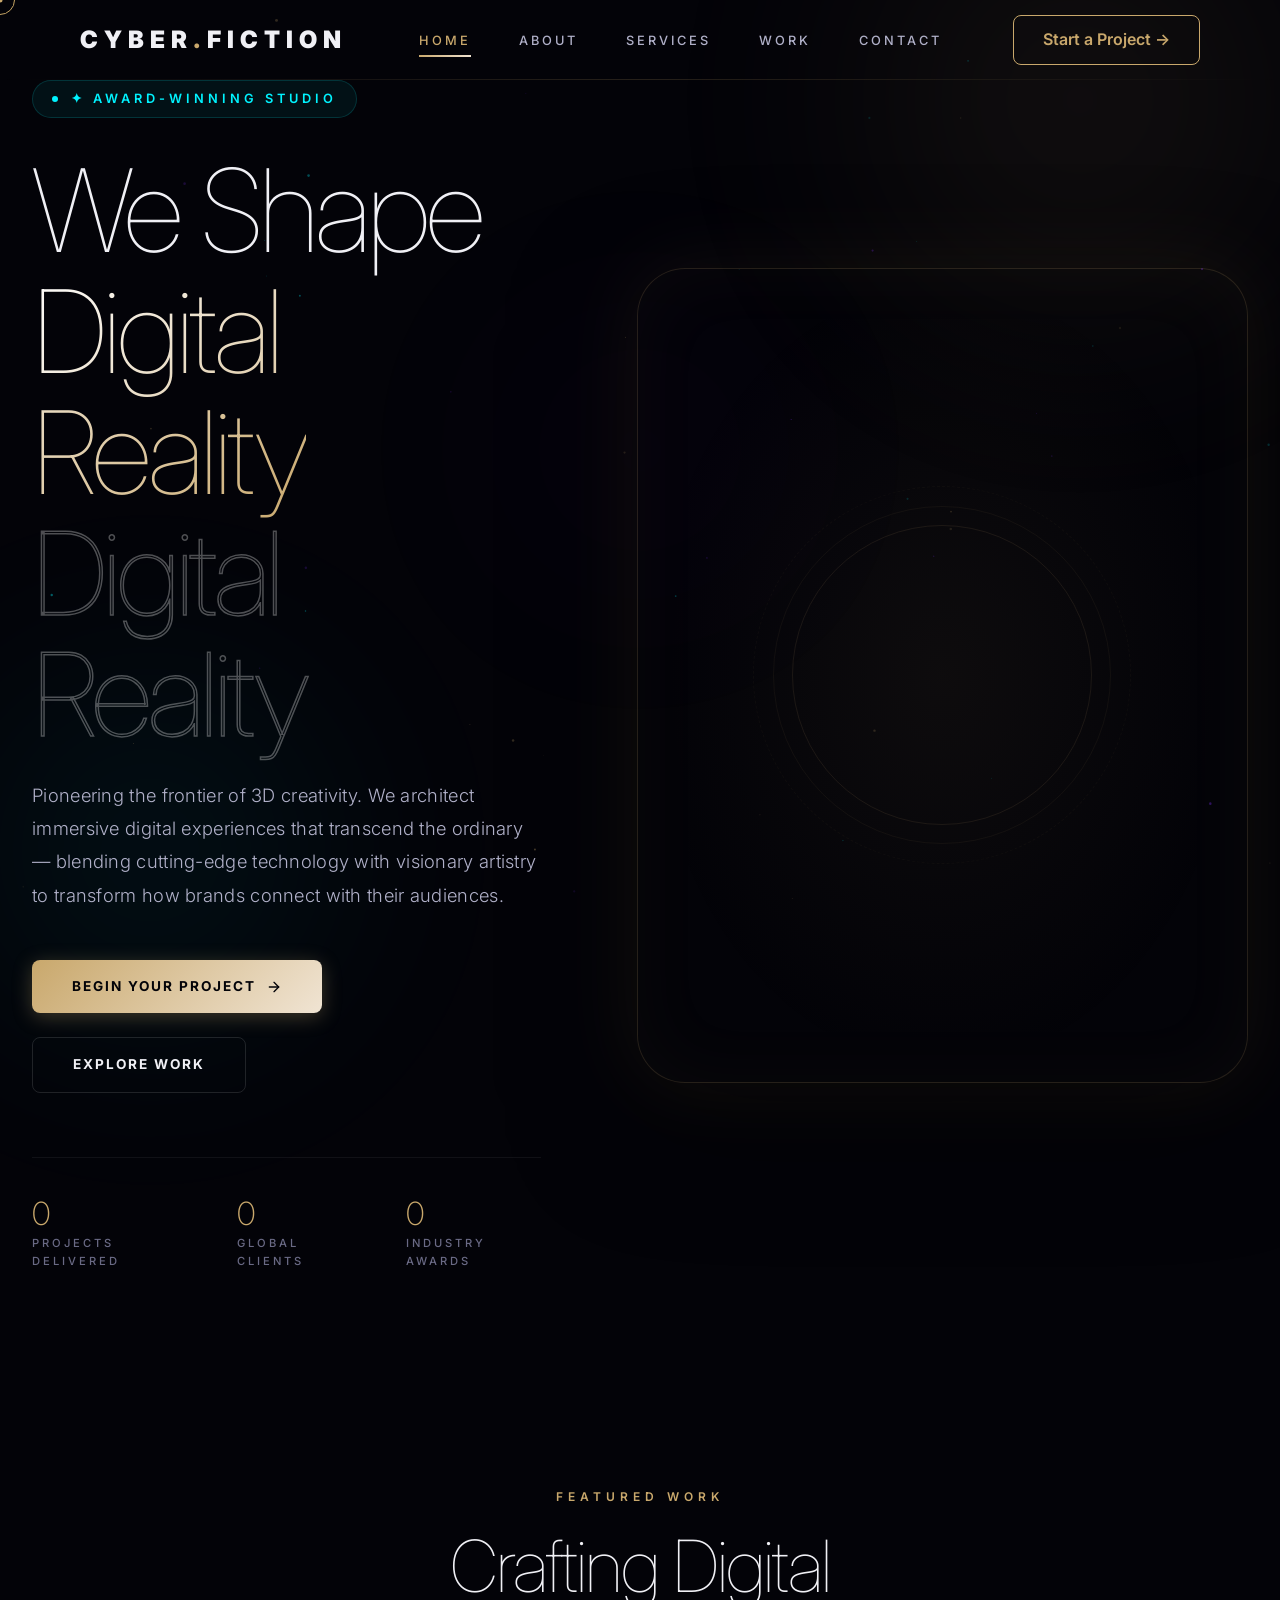
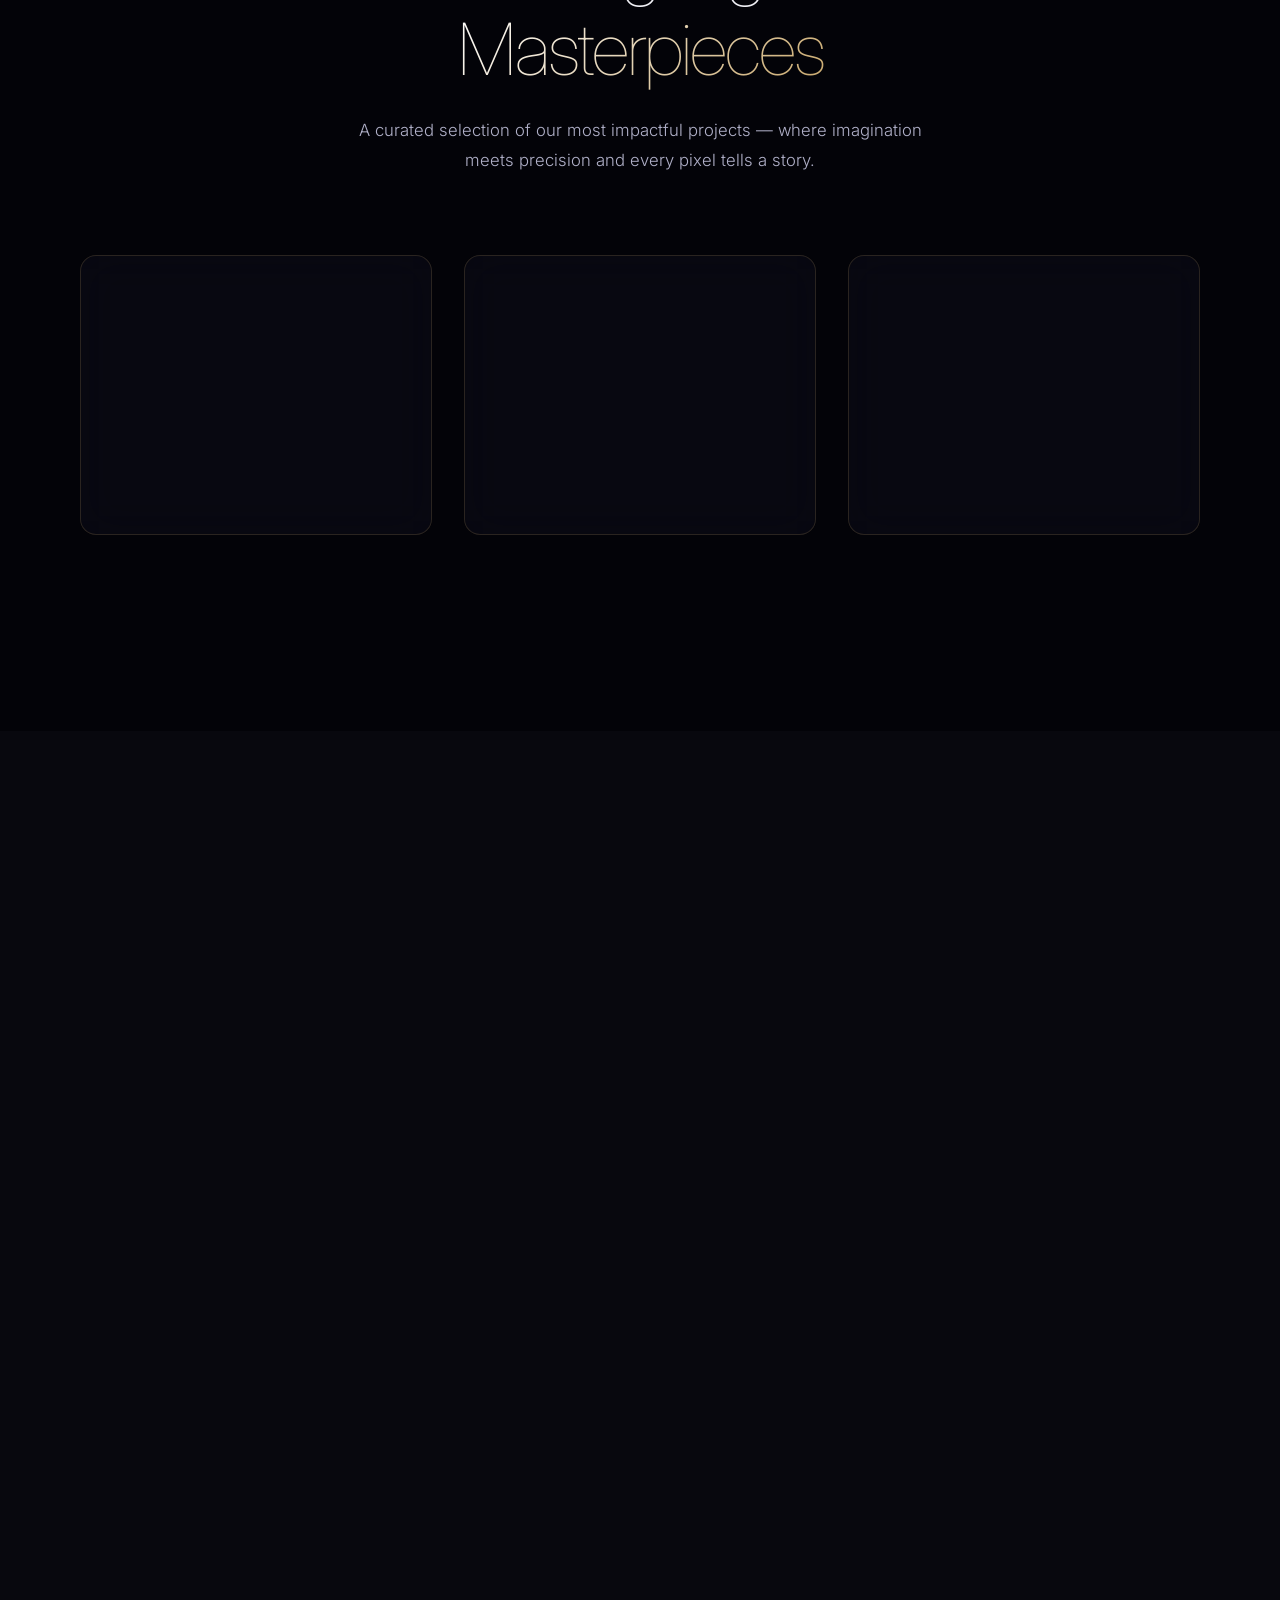
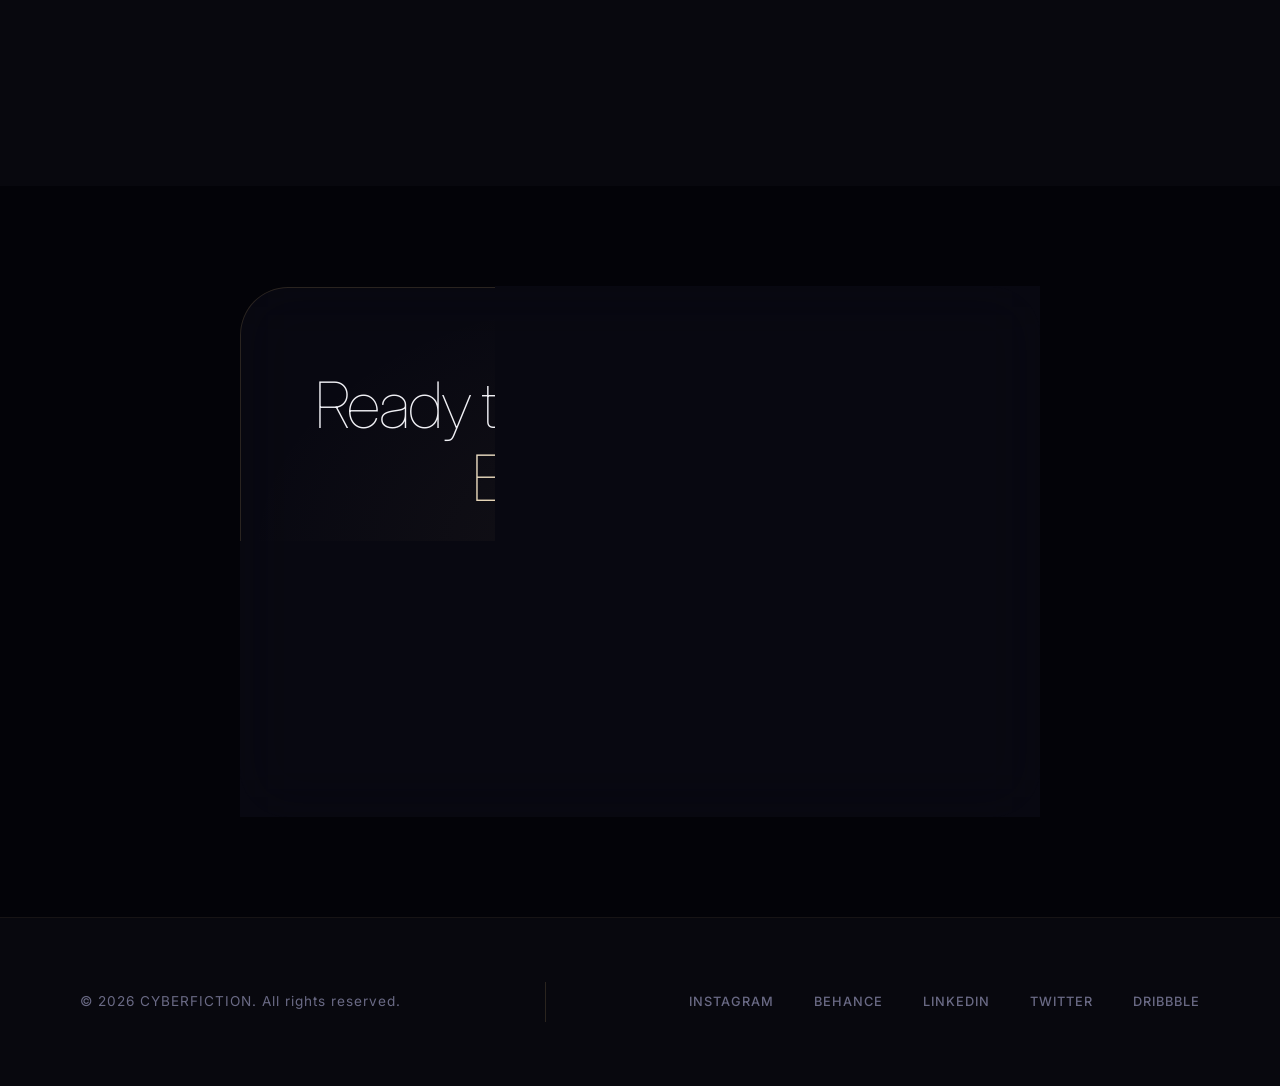
==== index.html @ 1ac1d17a "feat: initialize project structure Add initial project files including index.html, assets directory," ====
<!DOCTYPE html>
<html lang="en">
<head>
    <meta charset="UTF-8">
    <meta http-equiv="X-UA-Compatible" content="IE=edge">
    <meta name="viewport" content="width=device-width, initial-scale=1.0">
    <title>Home | CYBERFICTION — Premium 3D Creative Studio</title>
    <meta name="description" content="CYBERFICTION — Award-winning 3D creative studio crafting immersive digital experiences for visionary brands. We shape digital reality.">
    <meta name="robots" content="index, follow">
    <link rel="preconnect" href="https://fonts.googleapis.com">
    <link rel="preconnect" href="https://fonts.gstatic.com" crossorigin>
    <link href="https://fonts.googleapis.com/css2?family=Inter:wght@100;200;300;400;500;600;700;800;900&display=swap" rel="stylesheet">
    <link rel="stylesheet" href="assets/css/style.css">
</head>
<body>

    <!-- Preloader -->
    <div class="loading-overlay" id="loader">
        <div class="loader-ring"></div>
        <div class="loader-text">Entering Digital Realm</div>
    </div>

    <!-- Custom Cursor -->
    <div class="custom-cursor"></div>
    <div class="cursor-dot"></div>

    <!-- Ambient Glow Effects -->
    <div class="ambient-glow ambient-glow--gold"></div>
    <div class="ambient-glow ambient-glow--cyan"></div>
    <div class="ambient-glow ambient-glow--purple"></div>

    <!-- 3D Model Canvas - Fixed Background -->
    <div id="canvas-container">
        <canvas id="model-canvas"></canvas>
    </div>

    <!-- Particle Canvas -->
    <canvas id="particles-canvas"></canvas>

    <!-- Navigation -->
    <nav id="nav">
        <a href="index.html" class="logo">CYBER<span class="logo-dot">.</span>FICTION</a>
        <ul class="nav-links">
            <li><a href="index.html" class="nav-link active" data-page="home">Home</a></li>
            <li><a href="pages/about.html" class="nav-link" data-page="about">About</a></li>
            <li><a href="pages/services.html" class="nav-link" data-page="services">Services</a></li>
            <li><a href="pages/work.html" class="nav-link" data-page="work">Work</a></li>
            <li><a href="pages/contact.html" class="nav-link" data-page="contact">Contact</a></li>
        </ul>
        <a href="pages/contact.html" class="nav-cta">Start a Project →</a>
        <div class="menu-toggle" id="menuToggle">
            <span></span>
            <span></span>
            <span></span>
        </div>
    </nav>

    <!-- Mobile Navigation -->
    <div class="nav-mobile" id="mobileNav" style="display:none;">
        <div class="nav-links">
            <a href="index.html" class="nav-link active">Home</a>
            <a href="pages/about.html" class="nav-link">About</a>
            <a href="pages/services.html" class="nav-link">Services</a>
            <a href="pages/work.html" class="nav-link">Work</a>
            <a href="pages/contact.html" class="nav-link">Contact</a>
        </div>
    </div>

    <!-- Main Content -->
    <main id="main">

        <!-- ===== HERO SECTION ===== -->
        <section class="hero-section" id="hero">
            <div class="hero-grid">
                <div class="hero-content">
                    <div class="hero-eyebrow">✦ Award-Winning Studio</div>
                    <h1 class="hero-title">
                        We Shape<br>
                        <span class="gradient-text">Digital Reality</span><br>
                        <span class="outline-text">Digital Reality</span>
                    </h1>
                    <p class="hero-description">
                        Pioneering the frontier of 3D creativity. We architect immersive digital experiences that transcend the ordinary — blending cutting-edge technology with visionary artistry to transform how brands connect with their audiences.
                    </p>
                    <div class="hero-actions">
                        <a href="pages/contact.html" class="btn-primary">
                            Begin Your Project
                            <svg width="16" height="16" viewBox="0 0 24 24" fill="none" stroke="currentColor" stroke-width="2" stroke-linecap="round" stroke-linejoin="round">
                                <line x1="5" y1="12" x2="19" y2="12"></line>
                                <polyline points="12 5 19 12 12 19"></polyline>
                            </svg>
                        </a>
                        <a href="#showcase" class="btn-secondary">
                            Explore Work
                        </a>
                    </div>
                    <div class="hero-stats">
                        <div class="hero-stat">
                            <div class="hero-stat-number" data-target="500">0</div>
                            <div class="hero-stat-label">Projects Delivered</div>
                        </div>
                        <div class="hero-stat">
                            <div class="hero-stat-number" data-target="150">0</div>
                            <div class="hero-stat-label">Global Clients</div>
                        </div>
                        <div class="hero-stat">
                            <div class="hero-stat-number" data-target="24">0</div>
                            <div class="hero-stat-label">Industry Awards</div>
                        </div>
                    </div>
                </div>
                <div class="hero-3d-canvas" id="heroCanvas">
                    <canvas id="hero-3d"></canvas>
                    <div class="hero-glow-ring"></div>
                </div>
            </div>
        </section>

        <!-- ===== SHOWCASE SECTION ===== -->
        <section class="section" id="showcase">
            <div class="page-container">
                <div class="section-header">
                    <div class="section-eyebrow">Featured Work</div>
                    <h2 class="section-title">Crafting Digital <span class="gradient-text" style="background:var(--gradient-text);-webkit-background-clip:text;-webkit-text-fill-color:transparent;background-clip:text;">Masterpieces</span></h2>
                    <p class="section-desc">A curated selection of our most impactful projects — where imagination meets precision and every pixel tells a story.</p>
                </div>
                <div class="portfolio-grid" style="display:grid; grid-template-columns:repeat(3,1fr); gap:2rem;">
                    <div class="glass-card" style="padding:0; overflow:hidden; min-height:280px; position:relative;">
                        <img src="https://images.unsplash.com/photo-1633356122544-f134324a6cee?w=800&h=800&fit=crop" alt="Neon Dreams" style="width:100%; height:100%; object-fit:cover; transition:transform 0.6s ease;">
                        <div style="position:absolute; bottom:0; left:0; right:0; padding:2rem; background:linear-gradient(transparent, rgba(3,3,8,0.9));">
                            <h4 style="font-size:1.3rem; font-weight:600; margin-bottom:0.3rem;">Neon Dreams</h4>
                            <span style="font-size:0.75rem; letter-spacing:2px; text-transform:uppercase; color:var(--accent-gold);">Photorealistic Visualization</span>
                        </div>
                    </div>
                    <div class="glass-card" style="padding:0; overflow:hidden; min-height:280px; position:relative;">
                        <img src="https://images.unsplash.com/photo-1634017839464-5c339ebe3cb4?w=800&h=800&fit=crop" alt="Cyber Realm" style="width:100%; height:100%; object-fit:cover; transition:transform 0.6s ease;">
                        <div style="position:absolute; bottom:0; left:0; right:0; padding:2rem; background:linear-gradient(transparent, rgba(3,3,8,0.9));">
                            <h4 style="font-size:1.3rem; font-weight:600; margin-bottom:0.3rem;">Cyber Realm</h4>
                            <span style="font-size:0.75rem; letter-spacing:2px; text-transform:uppercase; color:var(--accent-cyan);">Interactive Experience</span>
                        </div>
                    </div>
                    <div class="glass-card" style="padding:0; overflow:hidden; min-height:280px; position:relative;">
                        <img src="https://images.unsplash.com/photo-1635070041078-e363dbe005cb?w=800&h=800&fit=crop" alt="Digital Horizon" style="width:100%; height:100%; object-fit:cover; transition:transform 0.6s ease;">
                        <div style="position:absolute; bottom:0; left:0; right:0; padding:2rem; background:linear-gradient(transparent, rgba(3,3,8,0.9));">
                            <h4 style="font-size:1.3rem; font-weight:600; margin-bottom:0.3rem;">Digital Horizon</h4>
                            <span style="font-size:0.75rem; letter-spacing:2px; text-transform:uppercase; color:var(--accent-magenta);">Cinematic Motion</span>
                        </div>
                    </div>
                </div>
            </div>
        </section>

        <!-- ===== SERVICES SECTION ===== -->
        <section class="section" style="background:var(--bg-secondary);">
            <div class="page-container">
                <div class="section-header">
                    <div class="section-eyebrow">What We Do</div>
                    <h2 class="section-title">Services That <span class="gradient-text" style="background:var(--gradient-text);-webkit-background-clip:text;-webkit-text-fill-color:transparent;background-clip:text;">Transcend</span></h2>
                    <p class="section-desc">From photorealistic visualization to immersive interactive experiences, we deliver excellence across every dimension of digital creation.</p>
                </div>
                <div class="services-grid" style="display:grid; grid-template-columns:repeat(auto-fit,minmax(340px,1fr)); gap:2rem;">
                    <div class="glass-card">
                        <div class="service-icon" style="width:72px;height:72px;margin-bottom:1.5rem;display:flex;align-items:center;justify-content:center;background:rgba(0,243,255,0.08);border-radius:16px;border:1px solid rgba(0,243,255,0.15);">
                            <svg width="36" height="36" viewBox="0 0 24 24" fill="none" stroke="var(--accent-cyan)" stroke-width="1.5">
                                <path d="M12 2L2 7l10 5 10-5-10-5zM2 17l10 5 10-5M2 12l10 5 10-5"/>
                            </svg>
                        </div>
                        <h3 style="font-size:1.4rem;font-weight:600;margin-bottom:0.8rem;">3D Visualization</h3>
                        <p style="color:var(--text-secondary);line-height:1.8;font-weight:300;">Photorealistic rendering and architectural visualization that transforms concepts into stunning, production-ready imagery.</p>
                    </div>
                    <div class="glass-card">
                        <div class="service-icon" style="width:72px;height:72px;margin-bottom:1.5rem;display:flex;align-items:center;justify-content:center;background:rgba(123,47,247,0.08);border-radius:16px;border:1px solid rgba(123,47,247,0.15);">
                            <svg width="36" height="36" viewBox="0 0 24 24" fill="none" stroke="var(--accent-purple)" stroke-width="1.5">
                                <polygon points="12 2 15.09 8.26 22 9.27 17 14.14 18.18 21.02 12 17.77 5.82 21.02 7 14.14 2 9.27 8.91 8.26 12 2"/>
                            </svg>
                        </div>
                        <h3 style="font-size:1.4rem;font-weight:600;margin-bottom:0.8rem;">Motion Design</h3>
                        <p style="color:var(--text-secondary);line-height:1.8;font-weight:300;">Sophisticated animations and cinematic motion graphics that tell compelling stories through every frame.</p>
                    </div>
                    <div class="glass-card">
                        <div class="service-icon" style="width:72px;height:72px;margin-bottom:1.5rem;display:flex;align-items:center;justify-content:center;background:rgba(201,168,108,0.08);border-radius:16px;border:1px solid rgba(201,168,108,0.15);">
                            <svg width="36" height="36" viewBox="0 0 24 24" fill="none" stroke="var(--accent-gold)" stroke-width="1.5">
                                <path d="M21 16V8a2 2 0 0 0-1-1.73l-7-4a2 2 0 0 0-2 0l-7 4A2 2 0 0 0 3 8v8a2 2 0 0 0 1 1.73l7 4a2 2 0 0 0 2 0l7-4A2 2 0 0 0 21 16z"/>
                                <polyline points="3.27 6.96 12 12.01 20.73 6.96"/>
                                <line x1="12" y1="22.08" x2="12" y2="12"/>
                            </svg>
                        </div>
                        <h3 style="font-size:1.4rem;font-weight:600;margin-bottom:0.8rem;">Interactive Experiences</h3>
                        <p style="color:var(--text-secondary);line-height:1.8;font-weight:300;">Immersive WebGL and real-time 3D experiences that push the boundaries of interactivity and engagement.</p>
                    </div>
                </div>
            </div>
        </section>

        <!-- ===== CTA SECTION ===== -->
        <section class="cta-section">
            <div class="cta-box">
                <h2 class="cta-title">Ready to Create <span class="gradient-text" style="background:var(--gradient-text);-webkit-background-clip:text;-webkit-text-fill-color:transparent;background-clip:text;">Something Extraordinary?</span></h2>
                <p class="cta-desc">Let's collaborate to bring your vision to life. Whether it's a product visualization, immersive experience, or cinematic masterpiece — we're ready to push boundaries together.</p>
                <a href="pages/contact.html" class="btn-primary">
                    Start Your Project →
                    <svg width="16" height="16" viewBox="0 0 24 24" fill="none" stroke="currentColor" stroke-width="2" stroke-linecap="round" stroke-linejoin="round">
                        <line x1="5" y1="12" x2="19" y2="12"></line>
                        <polyline points="12 5 19 12 12 19"></polyline>
                    </svg>
                </a>
            </div>
        </section>

    </main>

    <!-- Footer -->
    <footer class="site-footer">
        <div class="footer-inner">
            <div class="footer-left">
                <p>&copy; 2026 CYBERFICTION. All rights reserved.</p>
            </div>
            <div class="footer-divider"></div>
            <div class="footer-right">
                <a href="#" aria-label="Instagram">Instagram</a>
                <a href="#" aria-label="Behance">Behance</a>
                <a href="#" aria-label="LinkedIn">LinkedIn</a>
                <a href="#" aria-label="Twitter">Twitter</a>
                <a href="#" aria-label="Dribbble">Dribbble</a>
            </div>
        </div>
    </footer>

    <!-- ===== Scripts ===== -->
    <script src="https://cdnjs.cloudflare.com/ajax/libs/gsap/3.12.5/gsap.min.js"></script>
    <script src="https://cdnjs.cloudflare.com/ajax/libs/gsap/3.12.5/ScrollTrigger.min.js"></script>
    <script src="assets/js/script.js"></script>

</body>
</html>
---- assets/css/style.css ----
/* ============================================
   CYBERFICTION - Premium 3D Creative Studio
   Production-Ready Stylesheet
   Version: 3.0
   ============================================ */

/* ===== CSS Variables ===== */
:root {
    --bg-primary: #030308;
    --bg-secondary: #08080e;
    --bg-tertiary: #0d0d18;
    --bg-card: rgba(12, 12, 24, 0.6);
    --accent-gold: #c9a86c;
    --accent-gold-light: #f0e4d3;
    --accent-gold-dark: #a88a52;
    --accent-cyan: #00f3ff;
    --accent-magenta: #ff00ff;
    --accent-purple: #7b2ff7;
    --accent-blue: #3b82f6;
    --text-primary: #f0f0f5;
    --text-secondary: #b0b0c8;
    --text-muted: #6a6a85;
    --text-dim: #3d3d55;
    --glass-light: rgba(12, 12, 24, 0.3);
    --glass-medium: rgba(12, 12, 24, 0.55);
    --glass-heavy: rgba(8, 8, 16, 0.75);
    --glass-border: rgba(201, 168, 108, 0.18);
    --glass-border-light: rgba(201, 168, 108, 0.08);
    --glass-glow: rgba(201, 168, 108, 0.06);
    --gradient-gold: linear-gradient(135deg, var(--accent-gold), var(--accent-gold-light));
    --gradient-cyan: linear-gradient(135deg, var(--accent-cyan), var(--accent-purple));
    --gradient-text: linear-gradient(135deg, #ffffff 0%, var(--accent-gold) 100%);
    --font-primary: 'Inter', -apple-system, BlinkMacSystemFont, 'Segoe UI', sans-serif;
    --font-display: 'Inter', -apple-system, BlinkMacSystemFont, sans-serif;
    --nav-height: 80px;
    --container-padding: 5rem;
    --section-gap: 100px;
    --transition-fast: 0.25s cubic-bezier(0.4, 0, 0.2, 1);
    --transition-medium: 0.4s cubic-bezier(0.4, 0, 0.2, 1);
    --transition-slow: 0.7s cubic-bezier(0.4, 0, 0.2, 1);
    --transition-ultra: 1s cubic-bezier(0.4, 0, 0.2, 1);
    --radius-sm: 8px; --radius-md: 16px; --radius-lg: 32px; --radius-xl: 48px;
}

/* ===== Preload Critical Resources (in HTML head) ===== */

/* ===== Reset ===== */
*, *::before, *::after { margin: 0; padding: 0; box-sizing: border-box; }

html { font-size: 16px; scroll-behavior: smooth; }

body {
    font-family: var(--font-primary);
    background: var(--bg-primary);
    color: var(--text-primary);
    line-height: 1.6;
    overflow-x: hidden;
    cursor: none;
    -webkit-font-smoothing: antialiased;
    -moz-osx-font-smoothing: grayscale;
    -webkit-tap-highlight-color: transparent;
}

/* ===== Scrollbar ===== */
::-webkit-scrollbar { width: 6px; }
::-webkit-scrollbar-track { background: var(--bg-primary); }
::-webkit-scrollbar-thumb { background: linear-gradient(180deg, var(--accent-gold-dark), var(--accent-gold)); border-radius: 3px; }
::-webkit-scrollbar-thumb:hover { background: var(--accent-gold-light); }
* { scrollbar-width: thin; scrollbar-color: var(--accent-gold-dark) var(--bg-primary); }

/* ===== Selection ===== */
::selection { background: var(--accent-gold); color: var(--bg-primary); }

/* ===== Links ===== */
a { color: inherit; text-decoration: none; }
img { max-width: 100%; height: auto; display: block; }

/* ===== Custom Cursor ===== */
.custom-cursor {
    position: fixed; width: 30px; height: 30px; border: 1.5px solid var(--accent-gold);
    border-radius: 50%; pointer-events: none; z-index: 10000;
    transition: all 0.2s cubic-bezier(0.4, 0, 0.2, 1);
    mix-blend-mode: difference; transform: translate(-50%, -50%);
}
.cursor-dot {
    position: fixed; width: 5px; height: 5px; background: var(--accent-gold);
    border-radius: 50%; pointer-events: none; z-index: 10001;
    transform: translate(-50%, -50%); transition: transform 0.1s ease;
}

/* ===== Preloader ===== */
.loading-overlay {
    position: fixed; inset: 0; background: var(--bg-primary); z-index: 10002;
    display: flex; flex-direction: column; align-items: center; justify-content: center;
    transition: opacity 0.8s ease, visibility 0.8s ease;
}
.loading-overlay.hidden { opacity: 0; visibility: hidden; }
.loader-ring { width: 80px; height: 80px; position: relative; }
.loader-ring::before, .loader-ring::after {
    content: ''; position: absolute; border-radius: 50%; border: 2px solid transparent;
}
.loader-ring::before { inset: 0; border-top-color: var(--accent-gold); border-right-color: var(--accent-cyan); animation: spin 1.2s linear infinite; }
.loader-ring::after { inset: 12px; border-bottom-color: var(--accent-purple); border-left-color: var(--accent-gold-light); animation: spin 0.8s linear infinite reverse; }
@keyframes spin { to { transform: rotate(360deg); } }
.loader-text { margin-top: 24px; font-size: 0.85rem; letter-spacing: 4px; text-transform: uppercase; color: var(--text-muted); animation: pulse 1.5s ease-in-out infinite; }
@keyframes pulse { 0%, 100% { opacity: 0.4; } 50% { opacity: 1; } }

/* ===== Navigation ===== */
#nav {
    position: fixed; top: 0; left: 0; width: 100%; height: var(--nav-height);
    display: flex; justify-content: space-between; align-items: center;
    padding: 0 var(--container-padding); z-index: 1000;
    transition: all var(--transition-medium);
}
#nav::after {
    content: ''; position: absolute; bottom: 0; left: 0; width: 100%; height: 1px;
    background: linear-gradient(90deg, transparent, var(--glass-border), transparent);
    transition: opacity var(--transition-medium);
}
#nav.scrolled { background: rgba(3, 3, 8, 0.85); backdrop-filter: blur(30px); -webkit-backdrop-filter: blur(30px); height: 64px; }
#nav.scrolled::after { opacity: 0.3; }

.logo { font-size: 1.5rem; font-weight: 900; letter-spacing: 6px; color: var(--text-primary); text-transform: uppercase; }
.logo .logo-dot { color: var(--accent-gold); }

.nav-links { display: flex; gap: 3rem; list-style: none; align-items: center; }
.nav-links a {
    color: var(--text-secondary); font-size: 0.8rem; font-weight: 500;
    letter-spacing: 3px; text-transform: uppercase; transition: all var(--transition-fast);
    position: relative; padding: 0.4rem 0;
}
.nav-links a::after {
    content: ''; position: absolute; bottom: -2px; left: 0; width: 0; height: 1.5px;
    background: var(--gradient-gold); transition: width var(--transition-medium);
}
.nav-links a:hover, .nav-links a.active { color: var(--accent-gold); }
.nav-links a.active::after, .nav-links a:hover::after { width: 100%; }

.nav-cta {
    padding: 0.7rem 1.8rem !important; border: 1px solid var(--accent-gold) !important;
    border-radius: var(--radius-sm) !important; color: var(--accent-gold) !important;
    font-weight: 600 !important; transition: all var(--transition-medium) !important;
    position: relative; overflow: hidden; text-decoration: none !important;
}
.nav-cta::before {
    content: ''; position: absolute; inset: 0;
    background: var(--gradient-gold); opacity: 0; transition: opacity var(--transition-medium); z-index: -1;
    border-radius: var(--radius-sm);
}
.nav-cta:hover { color: var(--bg-primary) !important; border-color: transparent !important; box-shadow: 0 0 24px rgba(201, 168, 108, 0.4); }
.nav-cta:hover::before { opacity: 1; }
.nav-cta::after { display: none !important; }

/* Mobile Toggle */
.menu-toggle { display: none; flex-direction: column; gap: 5px; cursor: pointer; padding: 8px; z-index: 1001; }
.menu-toggle span { width: 26px; height: 2px; background: var(--accent-gold); transition: all var(--transition-fast); border-radius: 2px; }
.menu-toggle.active span:nth-child(1) { transform: rotate(45deg) translate(5px, 5px); }
.menu-toggle.active span:nth-child(2) { opacity: 0; }
.menu-toggle.active span:nth-child(3) { transform: rotate(-45deg) translate(5px, -5px); }

/* Mobile Nav */
.nav-mobile { display: none !important; }

/* ===== Canvas Container ===== */
#canvas-container { position: fixed; inset: 0; z-index: 1; pointer-events: none; overflow: hidden; }
canvas { width: 100% !important; height: 100% !important; object-fit: cover; }

/* ===== Particle Canvas ===== */
#particles-canvas { position: fixed; inset: 0; z-index: 2; pointer-events: none; }

/* ===== Ambient Glow ===== */
.ambient-glow { position: fixed; border-radius: 50%; filter: blur(120px); pointer-events: none; z-index: 0; transition: all 0.6s ease; }
.ambient-glow--gold { width: 600px; height: 600px; background: radial-gradient(circle, var(--accent-gold), transparent 70%); opacity: 0.12; top: -200px; right: -100px; }
.ambient-glow--cyan { width: 500px; height: 500px; background: radial-gradient(circle, var(--accent-cyan), transparent 70%); opacity: 0.1; bottom: -200px; left: -100px; }
.ambient-glow--purple { width: 400px; height: 400px; background: radial-gradient(circle, var(--accent-purple), transparent 70%); opacity: 0.06; top: 50%; left: 50%; transform: translate(-50%, -50%); }

/* ===== Main Content ===== */
#main { position: relative; z-index: 10; }
.page-container { max-width: 1600px; margin: 0 auto; padding: calc(var(--nav-height) + 2rem) var(--container-padding) 6rem; }

/* ===== Hero Section ===== */
.hero-section {
    min-height: 100vh; display: flex; align-items: center; justify-content: center;
    position: relative; overflow: hidden; padding-top: var(--nav-height);
}
.hero-grid {
    display: grid; grid-template-columns: 1fr 1.2fr; gap: 6rem;
    align-items: center; width: 100%; max-width: 1400px; margin: 0 auto; padding: 0 2rem;
}
.hero-content { position: relative; z-index: 10; }

.hero-eyebrow {
    display: inline-flex; align-items: center; gap: 0.8rem;
    font-size: 0.8rem; font-weight: 600; letter-spacing: 4px; text-transform: uppercase;
    color: var(--accent-cyan); margin-bottom: 2rem; padding: 0.5rem 1.2rem;
    background: rgba(0, 243, 255, 0.06); border: 1px solid rgba(0, 243, 255, 0.15); border-radius: 50px;
}
.hero-eyebrow::before { content: ''; width: 6px; height: 6px; background: var(--accent-cyan); border-radius: 50%; animation: blink 2s ease-in-out infinite; }
@keyframes blink { 0%, 100% { opacity: 1; } 50% { opacity: 0.3; } }

.hero-title { font-size: clamp(3.5rem, 9vw, 7.5rem); font-weight: 100; line-height: 1.05; letter-spacing: -4px; margin-bottom: 1.5rem; }
.gradient-text { background: var(--gradient-text); -webkit-background-clip: text; -webkit-text-fill-color: transparent; background-clip: text; }
.outline-text { -webkit-text-stroke: 1.5px rgba(255, 255, 255, 0.3); -webkit-text-fill-color: transparent; }

.hero-description { font-size: clamp(0.95rem, 1.5vw, 1.15rem); font-weight: 300; color: var(--text-secondary); line-height: 1.8; max-width: 520px; margin-bottom: 3rem; letter-spacing: 0.3px; }
.hero-actions { display: flex; gap: 1.5rem; flex-wrap: wrap; align-items: center; }

.hero-stats { display: flex; gap: 3rem; margin-top: 4rem; padding-top: 2.5rem; border-top: 1px solid rgba(255,255,255,0.06); }
.hero-stat { text-align: left; }
.hero-stat-number { font-size: 2rem; font-weight: 200; color: var(--accent-gold); letter-spacing: -1px; line-height: 1; margin-bottom: 0.3rem; }
.hero-stat-label { font-size: 0.7rem; letter-spacing: 3px; text-transform: uppercase; color: var(--text-muted); font-weight: 500; }

/* ===== Section Styles ===== */
.section { padding: var(--section-gap) 0; }
.section-header { text-align: center; max-width: 700px; margin: 0 auto 5rem; }
.section-eyebrow { display: inline-block; font-size: 0.75rem; font-weight: 600; letter-spacing: 5px; text-transform: uppercase; color: var(--accent-gold); margin-bottom: 1.2rem; }
.section-title { font-size: clamp(2.5rem, 6vw, 4.5rem); font-weight: 100; line-height: 1.15; letter-spacing: -2px; margin-bottom: 1.5rem; }
.section-desc { font-size: 1.05rem; color: var(--text-secondary); line-height: 1.8; font-weight: 300; max-width: 600px; margin: 0 auto; }

/* ===== CTA Section ===== */
.cta-section { padding: 100px 0; text-align: center; }
.cta-box {
    max-width: 800px; margin: 0 auto; padding: 5rem 4rem;
    background: var(--bg-card); backdrop-filter: blur(30px); -webkit-backdrop-filter: blur(30px);
    border: 1px solid var(--glass-border); border-radius: var(--radius-xl);
    position: relative; overflow: hidden; text-align: center;
}
.cta-box::before { content: ''; position: absolute; inset: 0; background: radial-gradient(ellipse at center, rgba(201,168,108,0.06) 0%, transparent 70%); pointer-events: none; }
.cta-title { font-size: clamp(2.5rem, 6vw, 4rem); font-weight: 100; letter-spacing: -2px; line-height: 1.15; margin-bottom: 1.5rem; position: relative; }
.cta-desc { font-size: 1.1rem; color: var(--text-secondary); line-height: 1.8; max-width: 550px; margin: 0 auto 3rem; font-weight: 300; }

/* ===== Buttons ===== */
.btn-primary, .btn-secondary {
    display: inline-flex; align-items: center; gap: 0.6rem; padding: 1rem 2.5rem;
    font-family: var(--font-primary); font-size: 0.85rem; font-weight: 700;
    letter-spacing: 2px; text-transform: uppercase; border-radius: var(--radius-sm);
    cursor: pointer; transition: all var(--transition-medium); position: relative; overflow: hidden;
}
.btn-primary { background: var(--gradient-gold); color: var(--bg-primary); border: none; box-shadow: 0 4px 20px rgba(201,168,108,0.3); }
.btn-primary::before { content: ''; position: absolute; inset: 0; background: linear-gradient(135deg, transparent, rgba(255,255,255,0.25), transparent); transform: translateX(-100%); transition: transform 0.6s ease; }
.btn-primary:hover { transform: translateY(-2px); box-shadow: 0 8px 40px rgba(201,168,108,0.4); }
.btn-primary:hover::before { transform: translateX(100%); }
.btn-secondary { background: transparent; color: var(--text-primary); border: 1px solid rgba(255,255,255,0.12); }
.btn-secondary::before { content: ''; position: absolute; inset: 0; background: rgba(255,255,255,0.04); transform: scaleX(0); transform-origin: left; transition: transform var(--transition-medium); border-radius: var(--radius-sm); }
.btn-secondary:hover { border-color: var(--accent-gold); color: var(--accent-gold); box-shadow: 0 0 30px rgba(201,168,108,0.08); }
.btn-secondary:hover::before { transform: scaleX(1); }

/* ===== Service Cards ===== */
.service-icon { width: 72px; height: 72px; margin-bottom: 1.5rem; display: flex; align-items: center; justify-content: center; border-radius: 16px; }

/* ===== Glass Card ===== */
.glass-card {
    background: var(--bg-card); backdrop-filter: blur(20px); -webkit-backdrop-filter: blur(20px);
    border: 1px solid var(--glass-border); border-radius: var(--radius-md);
    padding: 3rem; transition: all var(--transition-medium); position: relative; overflow: hidden;
}
.glass-card::before { content: ''; position: absolute; top: 0; left: 0; right: 0; height: 1px; background: linear-gradient(90deg, transparent, var(--glass-border), transparent); }
.glass-card:hover { transform: translateY(-8px); border-color: var(--glass-border-light); box-shadow: 0 30px 60px rgba(0,0,0,0.4), 0 0 40px var(--glass-glow); }

/* ===== Stats ===== */
.stats-grid { display: grid; grid-template-columns: repeat(auto-fit, minmax(200px, 1fr)); gap: 2rem; margin-top: 4rem; }
.stat-item {
    text-align: center; padding: 2.5rem 2rem; background: rgba(20, 20, 30, 0.5);
    backdrop-filter: blur(15px); border: 1px solid var(--glass-border-light);
    border-radius: var(--radius-sm); transition: all var(--transition-medium);
}
.stat-item:hover { transform: translateY(-10px); border-color: var(--glass-border); box-shadow: 0 20px 40px rgba(0,0,0,0.4), 0 0 30px rgba(201,168,108,0.12); }
.stat-number { font-size: 4rem; font-weight: 100; color: var(--accent-gold); margin-bottom: 0.5rem; letter-spacing: -2px; line-height: 1; }
.stat-label { font-size: 0.8rem; letter-spacing: 3px; text-transform: uppercase; color: var(--text-secondary); font-weight: 500; }

/* ===== Services Grid ===== */
.services-grid { display: grid; grid-template-columns: repeat(auto-fit, minmax(340px, 1fr)); gap: 2rem; margin-top: 3rem; }

/* ===== Portfolio Grid ===== */
.portfolio-grid { display: grid; grid-template-columns: repeat(auto-fill, minmax(340px, 1fr)); gap: 2rem; margin-top: 3rem; }

/* ===== Hero 3D Canvas ===== */
.hero-3d-canvas {
    position: relative; width: 100%; aspect-ratio: 3/4; max-width: 700px;
    border-radius: var(--radius-xl); overflow: hidden; border: 1px solid var(--glass-border);
    background: radial-gradient(ellipse at center, rgba(201,168,108,0.06) 0%, transparent 70%);
    box-shadow: 0 0 80px rgba(201,168,108,0.08), 0 40px 120px rgba(0,0,0,0.5), inset 0 0 80px rgba(201,168,108,0.04);
}
.hero-3d-canvas canvas { width: 100% !important; height: 100% !important; object-fit: cover; border-radius: var(--radius-xl); }
.hero-glow-ring {
    position: absolute; width: 300px; height: 300px; border-radius: 50%;
    border: 1px solid rgba(201,168,108,0.1); top: 50%; left: 50%; transform: translate(-50%,-50%); pointer-events: none;
}
.hero-glow-ring::before { content: ''; position: absolute; inset: -20px; border-radius: 50%; border: 1px solid rgba(201,168,108,0.06); }
.hero-glow-ring::after { content: ''; position: absolute; inset: -40px; border-radius: 50%; border: 1px dashed rgba(201,168,108,0.04); }

/* ===== About/Work/Services Hero Images ===== */
.about-hero-image, .services-hero-image, .portfolio-hero-image {
    width: 100%; border-radius: var(--radius-md); overflow: hidden; position: relative; margin-bottom: 3rem;
}
.about-hero-image { height: 400px; }
.services-hero-image { height: 400px; }
.portfolio-hero-image { height: 350px; }
.about-hero-image img, .services-hero-image img, .portfolio-hero-image img {
    width: 100%; height: 100%; object-fit: cover; transition: transform 0.8s ease;
}
.about-hero-image:hover img, .services-hero-image:hover img { transform: scale(1.05); }
.about-hero-image::after, .services-hero-image::after {
    content: ''; position: absolute; top: 0; left: 0; width: 100%; height: 100%;
    background: linear-gradient(180deg, transparent 40%, rgba(3,3,8,0.8) 100%);
}

/* ===== Portfolio Item ===== */
.portfolio-item {
    position: relative; aspect-ratio: 4/3; border-radius: var(--radius-md);
    overflow: hidden; background: var(--bg-card); border: 1px solid var(--glass-border-light);
    cursor: pointer; transition: all var(--transition-medium);
}
.portfolio-item:hover { transform: translateY(-8px) scale(1.02); box-shadow: 0 30px 60px rgba(0,0,0,0.5), 0 0 40px rgba(201,168,108,0.15); border-color: var(--glass-border); }
.portfolio-item img { width: 100%; height: 100%; object-fit: cover; transition: transform 0.8s var(--transition-slow); }
.portfolio-item:hover img { transform: scale(1.08); }
.portfolio-info {
    position: absolute; bottom: 0; left: 0; right: 0; padding: 2rem; z-index: 2;
    transform: translateY(20px); opacity: 0; transition: all var(--transition-medium);
}
.portfolio-item:hover .portfolio-info { transform: translateY(0); opacity: 1; }
.portfolio-info h4 { font-size: 1.2rem; font-weight: 600; margin-bottom: 0.3rem; color: var(--text-primary); }
.portfolio-info span { font-size: 0.75rem; color: var(--accent-gold); letter-spacing: 2px; text-transform: uppercase; font-weight: 500; }

/* ===== Contact Section ===== */
.contact-container { text-align: center; max-width: 800px; margin: 0 auto; }

.contact-form { display: flex; flex-direction: column; gap: 1.5rem; max-width: 600px; margin: 0 auto; }
.form-group { text-align: left; }
.form-group label { display: block; font-size: 0.8rem; letter-spacing: 2px; text-transform: uppercase; color: var(--accent-gold); margin-bottom: 0.5rem; font-weight: 500; }
.form-group input, .form-group textarea {
    width: 100%; padding: 1rem 1.5rem; background: rgba(12,12,24,0.6);
    border: 1px solid var(--glass-border-light); border-radius: var(--radius-sm);
    color: var(--text-primary); font-family: var(--font-primary); font-size: 1rem;
    transition: all var(--transition-fast); outline: none;
}
.form-group input:focus, .form-group textarea:focus { border-color: var(--accent-gold); box-shadow: 0 0 30px rgba(201,168,108,0.15); }
.form-group textarea { min-height: 150px; resize: vertical; }

/* ===== Footer ===== */
.site-footer { position: relative; padding: 4rem var(--container-padding); background: var(--bg-secondary); border-top: 1px solid var(--glass-border-light); }
.footer-inner { max-width: 1600px; margin: 0 auto; display: flex; justify-content: space-between; align-items: center; }
.footer-left p { color: var(--text-muted); font-size: 0.85rem; letter-spacing: 1px; }
.footer-right { display: flex; gap: 2.5rem; align-items: center; }
.footer-right a {
    color: var(--text-muted); font-size: 0.8rem; letter-spacing: 1px;
    transition: all var(--transition-fast); position: relative; text-transform: uppercase; font-weight: 500;
}
.footer-right a::after { content: ''; position: absolute; bottom: -4px; left: 0; width: 0; height: 1px; background: var(--accent-gold); transition: width var(--transition-fast); }
.footer-right a:hover { color: var(--accent-gold); }
.footer-right a:hover::after { width: 100%; }
.footer-divider { width: 1px; height: 40px; background: var(--glass-border); }

/* ===== Page Transition ===== */
.page-transition { position: fixed; inset: 0; background: var(--bg-primary); z-index: 9999; pointer-events: none; opacity: 0; transition: opacity 0.6s ease; }
.page-transition.active { opacity: 1; }

/* ===== Responsive ===== */
@media (max-width: 1024px) {
    :root { --container-padding: 2.5rem; --section-gap: 70px; }
    .hero-grid { grid-template-columns: 1fr; gap: 3rem; text-align: center; }
    .hero-description { margin: 0 auto 3rem; }
    .hero-actions { justify-content: center; }
    .hero-stats { justify-content: center; }
    .hero-3d-canvas { max-width: 400px; margin: 0 auto; }
    .services-grid, .portfolio-grid { grid-template-columns: repeat(2, 1fr); }
}

@media (max-width: 768px) {
    :root { --container-padding: 1.5rem; --nav-height: 64px; }
    .nav-links { display: none; }
    .menu-toggle { display: flex; }
    .nav-mobile.open { display: flex !important; position: fixed; inset: 0; background: rgba(3,3,8,0.97); z-index: 999; flex-direction: column; align-items: center; justify-content: center; gap: 2rem; }
    .nav-mobile .nav-links { display: flex; flex-direction: column; gap: 2rem; text-align: center; }
    .nav-mobile .nav-link { font-size: 1.1rem; letter-spacing: 3px; }
    .hero-section { min-height: auto; padding: 120px 0 60px; }
    .hero-title { font-size: clamp(2.5rem, 10vw, 4rem); letter-spacing: -2px; }
    .page-title { font-size: clamp(2rem, 8vw, 3rem); }
    .hero-stats { gap: 2rem; flex-wrap: wrap; }
    .hero-3d-canvas { max-width: 380px; margin: 0 auto; aspect-ratio: 2/3; }
    .services-grid, .portfolio-grid { grid-template-columns: 1fr; }
    .cta-box { padding: 3rem 2rem; }
    .footer-inner { flex-direction: column; gap: 1.5rem; text-align: center; }
    .footer-divider { display: none; }
}

@media (max-width: 480px) {
    :root { --container-padding: 1.2rem; }
    .stat-number { font-size: 2.5rem !important; }
    .hero-stat { min-width: 100px; }
}

@media (hover: none) {
    .custom-cursor, .cursor-dot { display: none; }
    * { cursor: auto !important; }
}
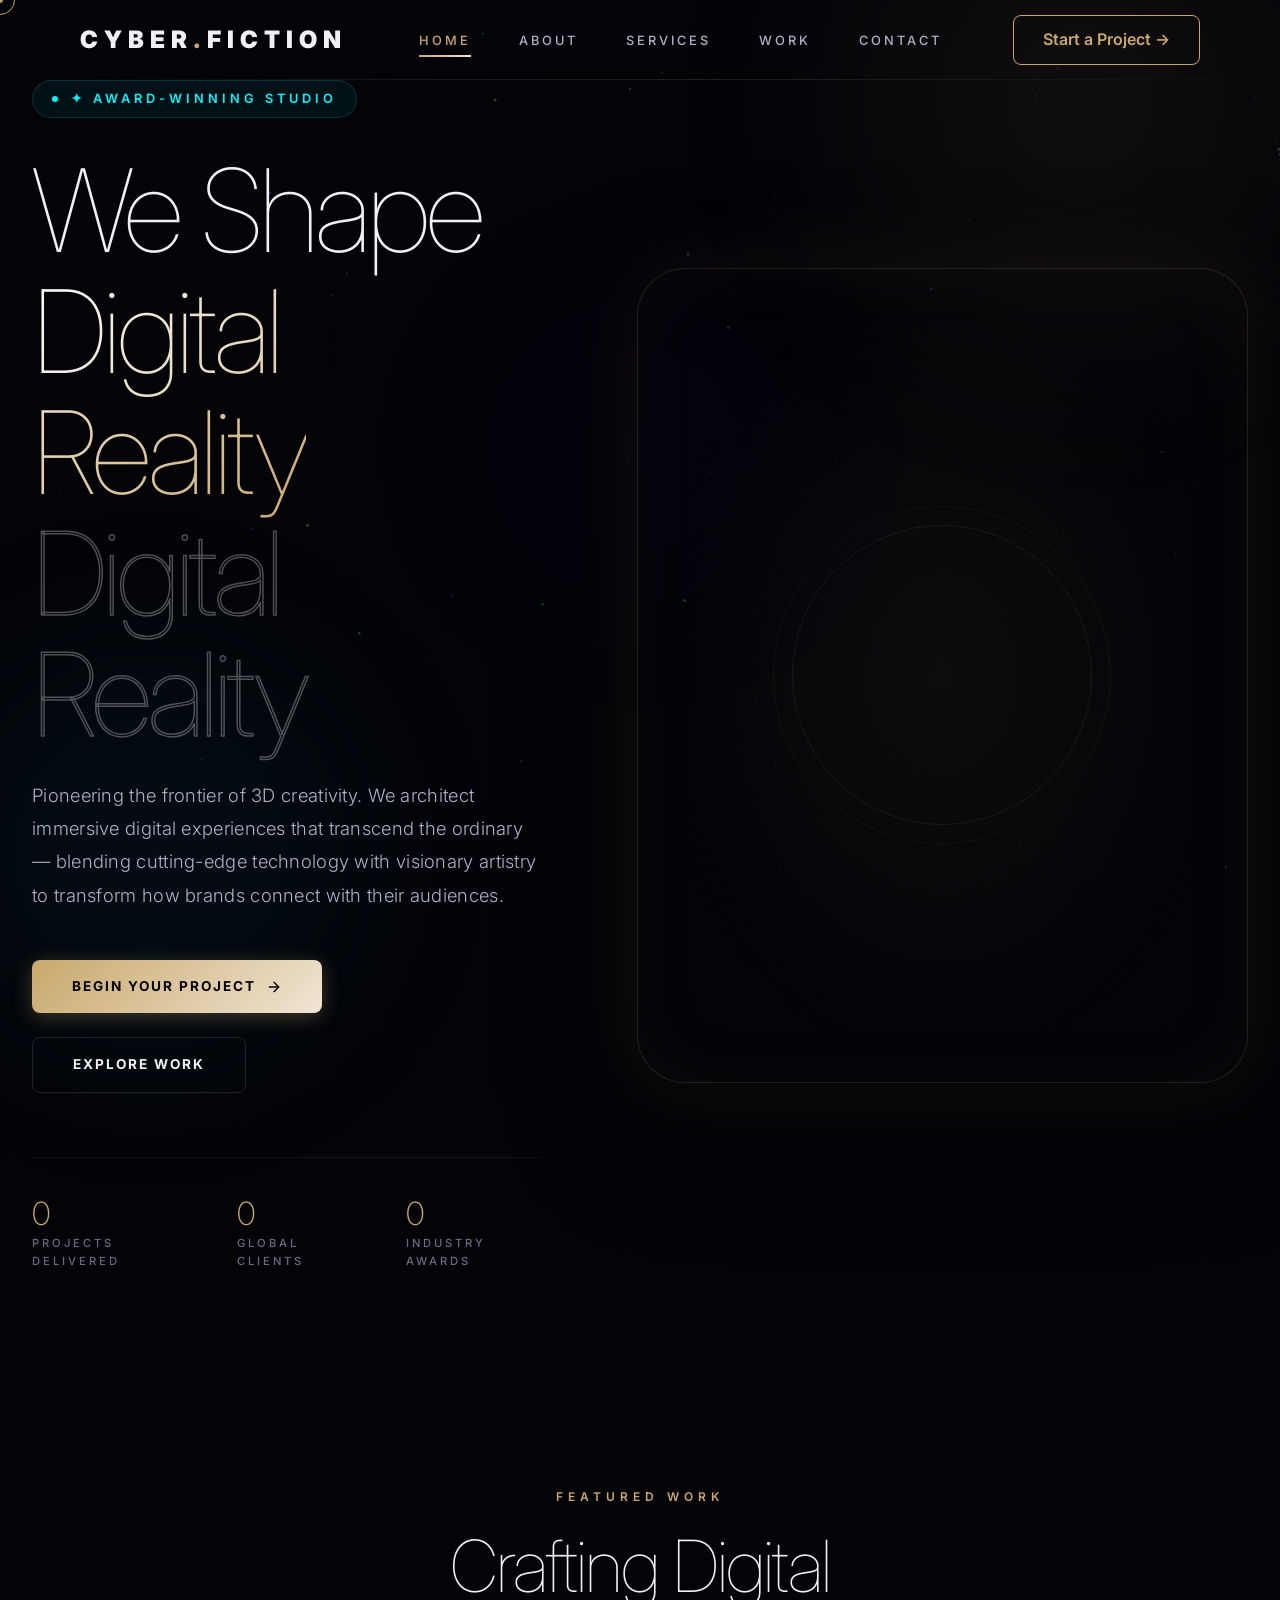
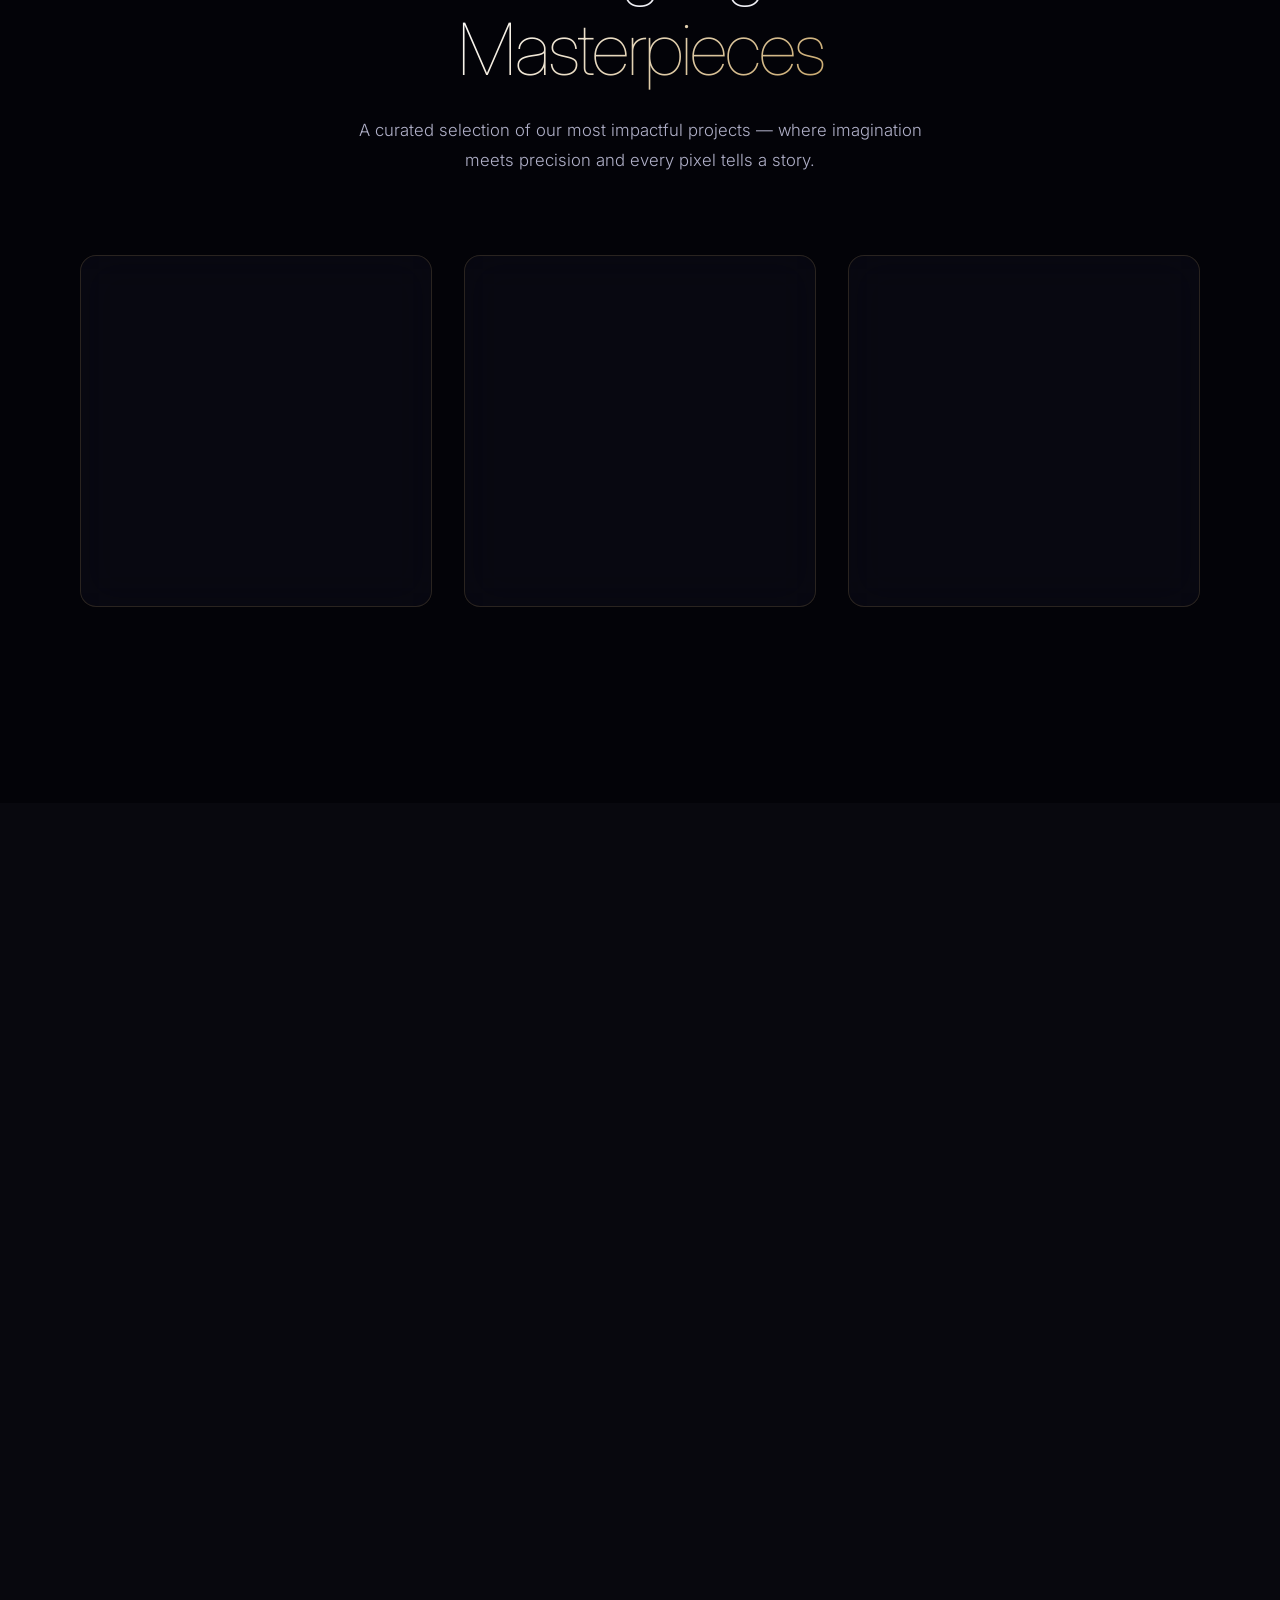
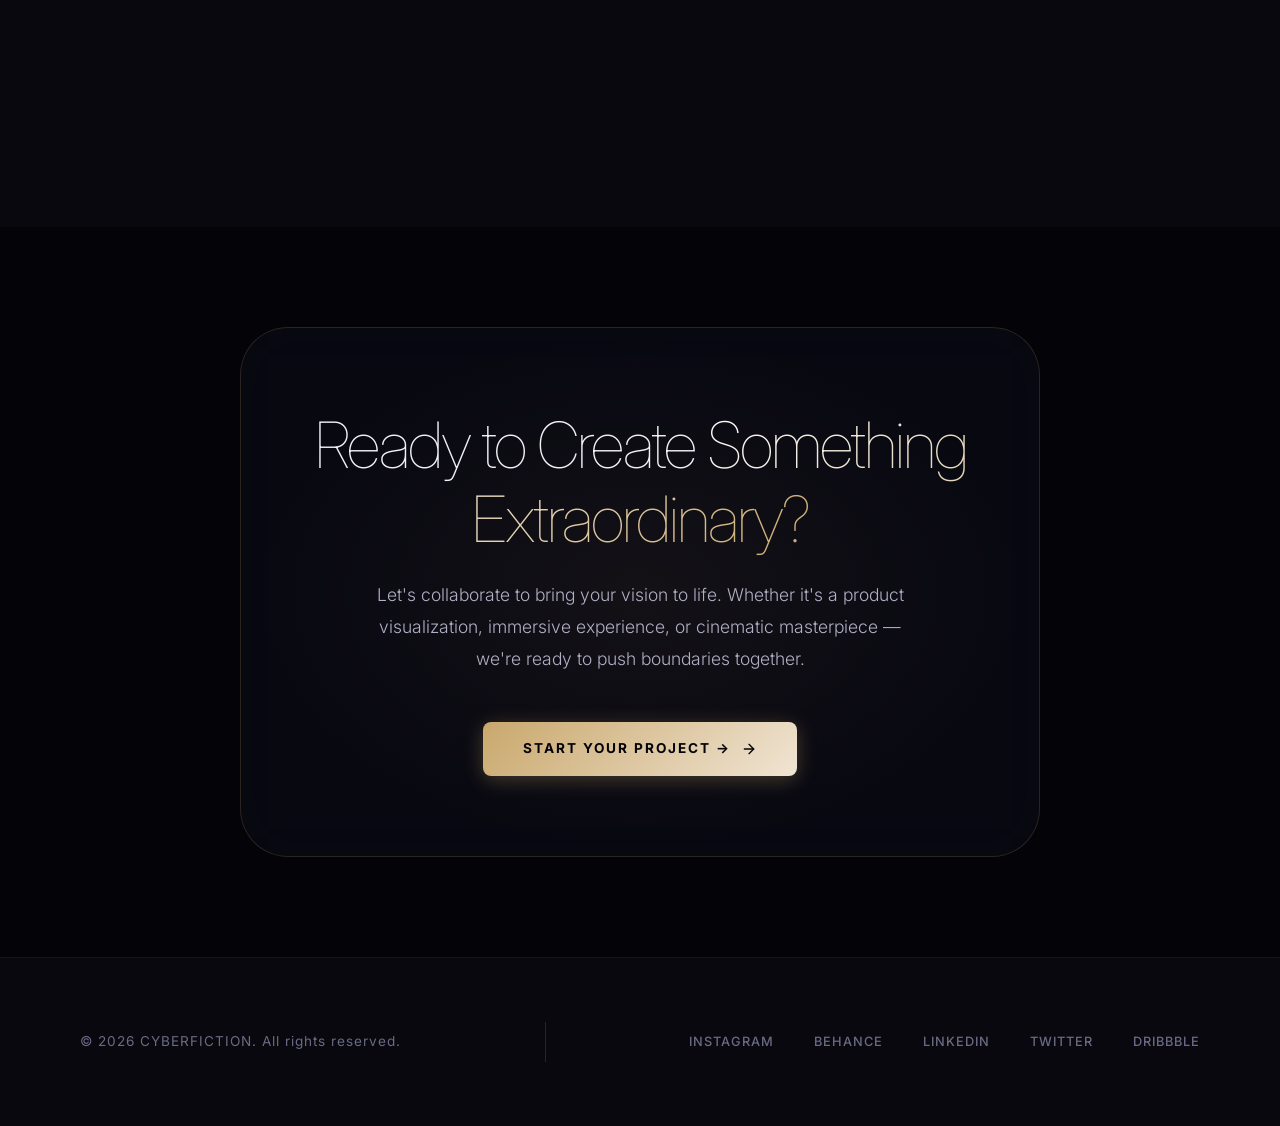
==== commit 20631e99: "Fix line endings" ====
--- a/index.html
+++ b/index.html
@@ -7,55 +7,43 @@
     <title>Home | CYBERFICTION — Premium 3D Creative Studio</title>
     <meta name="description" content="CYBERFICTION — Award-winning 3D creative studio crafting immersive digital experiences for visionary brands. We shape digital reality.">
     <meta name="robots" content="index, follow">
+    <!-- Performance: Preconnect & Preload -->
     <link rel="preconnect" href="https://fonts.googleapis.com">
     <link rel="preconnect" href="https://fonts.gstatic.com" crossorigin>
+    <link rel="preload" href="https://fonts.googleapis.com/css2?family=Inter:wght@100;200;300;400;500;600;700;800;900&display=swap" as="style">
     <link href="https://fonts.googleapis.com/css2?family=Inter:wght@100;200;300;400;500;600;700;800;900&display=swap" rel="stylesheet">
     <link rel="stylesheet" href="assets/css/style.css">
 </head>
 <body>
 
-    <!-- Preloader -->
     <div class="loading-overlay" id="loader">
         <div class="loader-ring"></div>
         <div class="loader-text">Entering Digital Realm</div>
     </div>
 
-    <!-- Custom Cursor -->
     <div class="custom-cursor"></div>
     <div class="cursor-dot"></div>
 
-    <!-- Ambient Glow Effects -->
     <div class="ambient-glow ambient-glow--gold"></div>
     <div class="ambient-glow ambient-glow--cyan"></div>
     <div class="ambient-glow ambient-glow--purple"></div>
 
-    <!-- 3D Model Canvas - Fixed Background -->
-    <div id="canvas-container">
-        <canvas id="model-canvas"></canvas>
-    </div>
-
-    <!-- Particle Canvas -->
+    <div id="canvas-container"><canvas id="model-canvas"></canvas></div>
     <canvas id="particles-canvas"></canvas>
 
-    <!-- Navigation -->
     <nav id="nav">
         <a href="index.html" class="logo">CYBER<span class="logo-dot">.</span>FICTION</a>
         <ul class="nav-links">
-            <li><a href="index.html" class="nav-link active" data-page="home">Home</a></li>
-            <li><a href="pages/about.html" class="nav-link" data-page="about">About</a></li>
-            <li><a href="pages/services.html" class="nav-link" data-page="services">Services</a></li>
-            <li><a href="pages/work.html" class="nav-link" data-page="work">Work</a></li>
-            <li><a href="pages/contact.html" class="nav-link" data-page="contact">Contact</a></li>
+            <li><a href="index.html" class="nav-link active">Home</a></li>
+            <li><a href="pages/about.html" class="nav-link">About</a></li>
+            <li><a href="pages/services.html" class="nav-link">Services</a></li>
+            <li><a href="pages/work.html" class="nav-link">Work</a></li>
+            <li><a href="pages/contact.html" class="nav-link">Contact</a></li>
         </ul>
         <a href="pages/contact.html" class="nav-cta">Start a Project →</a>
-        <div class="menu-toggle" id="menuToggle">
-            <span></span>
-            <span></span>
-            <span></span>
-        </div>
+        <div class="menu-toggle" id="menuToggle"><span></span><span></span><span></span></div>
     </nav>
 
-    <!-- Mobile Navigation -->
     <div class="nav-mobile" id="mobileNav" style="display:none;">
         <div class="nav-links">
             <a href="index.html" class="nav-link active">Home</a>
@@ -66,10 +54,7 @@
         </div>
     </div>
 
-    <!-- Main Content -->
     <main id="main">
-
-        <!-- ===== HERO SECTION ===== -->
         <section class="hero-section" id="hero">
             <div class="hero-grid">
                 <div class="hero-content">
@@ -85,28 +70,14 @@
                     <div class="hero-actions">
                         <a href="pages/contact.html" class="btn-primary">
                             Begin Your Project
-                            <svg width="16" height="16" viewBox="0 0 24 24" fill="none" stroke="currentColor" stroke-width="2" stroke-linecap="round" stroke-linejoin="round">
-                                <line x1="5" y1="12" x2="19" y2="12"></line>
-                                <polyline points="12 5 19 12 12 19"></polyline>
-                            </svg>
+                            <svg width="16" height="16" viewBox="0 0 24 24" fill="none" stroke="currentColor" stroke-width="2" stroke-linecap="round" stroke-linejoin="round"><line x1="5" y1="12" x2="19" y2="12"></line><polyline points="12 5 19 12 12 19"></polyline></svg>
                         </a>
-                        <a href="#showcase" class="btn-secondary">
-                            Explore Work
-                        </a>
+                        <a href="#showcase" class="btn-secondary">Explore Work</a>
                     </div>
                     <div class="hero-stats">
-                        <div class="hero-stat">
-                            <div class="hero-stat-number" data-target="500">0</div>
-                            <div class="hero-stat-label">Projects Delivered</div>
-                        </div>
-                        <div class="hero-stat">
-                            <div class="hero-stat-number" data-target="150">0</div>
-                            <div class="hero-stat-label">Global Clients</div>
-                        </div>
-                        <div class="hero-stat">
-                            <div class="hero-stat-number" data-target="24">0</div>
-                            <div class="hero-stat-label">Industry Awards</div>
-                        </div>
+                        <div class="hero-stat"><div class="hero-stat-number" data-target="500">0</div><div class="hero-stat-label">Projects Delivered</div></div>
+                        <div class="hero-stat"><div class="hero-stat-number" data-target="150">0</div><div class="hero-stat-label">Global Clients</div></div>
+                        <div class="hero-stat"><div class="hero-stat-number" data-target="24">0</div><div class="hero-stat-label">Industry Awards</div></div>
                     </div>
                 </div>
                 <div class="hero-3d-canvas" id="heroCanvas">
@@ -116,120 +87,87 @@
             </div>
         </section>
 
-        <!-- ===== SHOWCASE SECTION ===== -->
         <section class="section" id="showcase">
             <div class="page-container">
                 <div class="section-header">
                     <div class="section-eyebrow">Featured Work</div>
-                    <h2 class="section-title">Crafting Digital <span class="gradient-text" style="background:var(--gradient-text);-webkit-background-clip:text;-webkit-text-fill-color:transparent;background-clip:text;">Masterpieces</span></h2>
+                    <h2 class="section-title">Crafting Digital <span class="gradient-text">Masterpieces</span></h2>
                     <p class="section-desc">A curated selection of our most impactful projects — where imagination meets precision and every pixel tells a story.</p>
                 </div>
-                <div class="portfolio-grid" style="display:grid; grid-template-columns:repeat(3,1fr); gap:2rem;">
-                    <div class="glass-card" style="padding:0; overflow:hidden; min-height:280px; position:relative;">
-                        <img src="https://images.unsplash.com/photo-1633356122544-f134324a6cee?w=800&h=800&fit=crop" alt="Neon Dreams" style="width:100%; height:100%; object-fit:cover; transition:transform 0.6s ease;">
-                        <div style="position:absolute; bottom:0; left:0; right:0; padding:2rem; background:linear-gradient(transparent, rgba(3,3,8,0.9));">
-                            <h4 style="font-size:1.3rem; font-weight:600; margin-bottom:0.3rem;">Neon Dreams</h4>
-                            <span style="font-size:0.75rem; letter-spacing:2px; text-transform:uppercase; color:var(--accent-gold);">Photorealistic Visualization</span>
+                <div class="portfolio-grid">
+                    <div class="glass-card" style="padding:0;overflow:hidden;min-height:280px;position:relative;">
+                        <img src="https://images.unsplash.com/photo-1633356122544-f134324a6cee?w=800&h=800&fit=crop" alt="Neon Dreams" width="800" height="800" loading="lazy" style="width:100%;height:100%;object-fit:cover;transition:transform 0.6s ease;">
+                        <div style="position:absolute;bottom:0;left:0;right:0;padding:2rem;background:linear-gradient(transparent,rgba(3,3,8,0.9));">
+                            <h4 style="font-size:1.3rem;font-weight:600;margin-bottom:0.3rem;">Neon Dreams</h4>
+                            <span style="font-size:0.75rem;letter-spacing:2px;text-transform:uppercase;color:var(--accent-gold);">Photorealistic Visualization</span>
                         </div>
                     </div>
-                    <div class="glass-card" style="padding:0; overflow:hidden; min-height:280px; position:relative;">
-                        <img src="https://images.unsplash.com/photo-1634017839464-5c339ebe3cb4?w=800&h=800&fit=crop" alt="Cyber Realm" style="width:100%; height:100%; object-fit:cover; transition:transform 0.6s ease;">
-                        <div style="position:absolute; bottom:0; left:0; right:0; padding:2rem; background:linear-gradient(transparent, rgba(3,3,8,0.9));">
-                            <h4 style="font-size:1.3rem; font-weight:600; margin-bottom:0.3rem;">Cyber Realm</h4>
-                            <span style="font-size:0.75rem; letter-spacing:2px; text-transform:uppercase; color:var(--accent-cyan);">Interactive Experience</span>
+                    <div class="glass-card" style="padding:0;overflow:hidden;min-height:280px;position:relative;">
+                        <img src="https://images.unsplash.com/photo-1634017839464-5c339ebe3cb4?w=800&h=800&fit=crop" alt="Cyber Realm" width="800" height="800" loading="lazy" style="width:100%;height:100%;object-fit:cover;transition:transform 0.6s ease;">
+                        <div style="position:absolute;bottom:0;left:0;right:0;padding:2rem;background:linear-gradient(transparent,rgba(3,3,8,0.9));">
+                            <h4 style="font-size:1.3rem;font-weight:600;margin-bottom:0.3rem;">Cyber Realm</h4>
+                            <span style="font-size:0.75rem;letter-spacing:2px;text-transform:uppercase;color:var(--accent-cyan);">Interactive Experience</span>
                         </div>
                     </div>
-                    <div class="glass-card" style="padding:0; overflow:hidden; min-height:280px; position:relative;">
-                        <img src="https://images.unsplash.com/photo-1635070041078-e363dbe005cb?w=800&h=800&fit=crop" alt="Digital Horizon" style="width:100%; height:100%; object-fit:cover; transition:transform 0.6s ease;">
-                        <div style="position:absolute; bottom:0; left:0; right:0; padding:2rem; background:linear-gradient(transparent, rgba(3,3,8,0.9));">
-                            <h4 style="font-size:1.3rem; font-weight:600; margin-bottom:0.3rem;">Digital Horizon</h4>
-                            <span style="font-size:0.75rem; letter-spacing:2px; text-transform:uppercase; color:var(--accent-magenta);">Cinematic Motion</span>
+                    <div class="glass-card" style="padding:0;overflow:hidden;min-height:280px;position:relative;">
+                        <img src="https://images.unsplash.com/photo-1635070041078-e363dbe005cb?w=800&h=800&fit=crop" alt="Digital Horizon" width="800" height="800" loading="lazy" style="width:100%;height:100%;object-fit:cover;transition:transform 0.6s ease;">
+                        <div style="position:absolute;bottom:0;left:0;right:0;padding:2rem;background:linear-gradient(transparent,rgba(3,3,8,0.9));">
+                            <h4 style="font-size:1.3rem;font-weight:600;margin-bottom:0.3rem;">Digital Horizon</h4>
+                            <span style="font-size:0.75rem;letter-spacing:2px;text-transform:uppercase;color:var(--accent-magenta);">Cinematic Motion</span>
                         </div>
                     </div>
                 </div>
             </div>
         </section>
 
-        <!-- ===== SERVICES SECTION ===== -->
         <section class="section" style="background:var(--bg-secondary);">
             <div class="page-container">
                 <div class="section-header">
                     <div class="section-eyebrow">What We Do</div>
-                    <h2 class="section-title">Services That <span class="gradient-text" style="background:var(--gradient-text);-webkit-background-clip:text;-webkit-text-fill-color:transparent;background-clip:text;">Transcend</span></h2>
+                    <h2 class="section-title">Services That <span class="gradient-text">Transcend</span></h2>
                     <p class="section-desc">From photorealistic visualization to immersive interactive experiences, we deliver excellence across every dimension of digital creation.</p>
                 </div>
-                <div class="services-grid" style="display:grid; grid-template-columns:repeat(auto-fit,minmax(340px,1fr)); gap:2rem;">
+                <div class="services-grid">
                     <div class="glass-card">
-                        <div class="service-icon" style="width:72px;height:72px;margin-bottom:1.5rem;display:flex;align-items:center;justify-content:center;background:rgba(0,243,255,0.08);border-radius:16px;border:1px solid rgba(0,243,255,0.15);">
-                            <svg width="36" height="36" viewBox="0 0 24 24" fill="none" stroke="var(--accent-cyan)" stroke-width="1.5">
-                                <path d="M12 2L2 7l10 5 10-5-10-5zM2 17l10 5 10-5M2 12l10 5 10-5"/>
-                            </svg>
-                        </div>
-                        <h3 style="font-size:1.4rem;font-weight:600;margin-bottom:0.8rem;">3D Visualization</h3>
-                        <p style="color:var(--text-secondary);line-height:1.8;font-weight:300;">Photorealistic rendering and architectural visualization that transforms concepts into stunning, production-ready imagery.</p>
+                        <div class="service-icon" style="background:rgba(0,243,255,0.08);border-radius:16px;border:1px solid rgba(0,243,255,0.15);"><svg width="36" height="36" viewBox="0 0 24 24" fill="none" stroke="var(--accent-cyan)" stroke-width="1.5"><path d="M12 2L2 7l10 5 10-5-10-5zM2 17l10 5 10-5M2 12l10 5 10-5"/></svg></div>
+                        <h3>3D Visualization</h3>
+                        <p style="color:var(--text-secondary);font-weight:300;">Photorealistic rendering and architectural visualization that transforms concepts into stunning, production-ready imagery.</p>
                     </div>
                     <div class="glass-card">
-                        <div class="service-icon" style="width:72px;height:72px;margin-bottom:1.5rem;display:flex;align-items:center;justify-content:center;background:rgba(123,47,247,0.08);border-radius:16px;border:1px solid rgba(123,47,247,0.15);">
-                            <svg width="36" height="36" viewBox="0 0 24 24" fill="none" stroke="var(--accent-purple)" stroke-width="1.5">
-                                <polygon points="12 2 15.09 8.26 22 9.27 17 14.14 18.18 21.02 12 17.77 5.82 21.02 7 14.14 2 9.27 8.91 8.26 12 2"/>
-                            </svg>
-                        </div>
-                        <h3 style="font-size:1.4rem;font-weight:600;margin-bottom:0.8rem;">Motion Design</h3>
-                        <p style="color:var(--text-secondary);line-height:1.8;font-weight:300;">Sophisticated animations and cinematic motion graphics that tell compelling stories through every frame.</p>
+                        <div class="service-icon" style="background:rgba(123,47,247,0.08);border-radius:16px;border:1px solid rgba(123,47,247,0.15);"><svg width="36" height="36" viewBox="0 0 24 24" fill="none" stroke="var(--accent-purple)" stroke-width="1.5"><polygon points="12 2 15.09 8.26 22 9.27 17 14.14 18.18 21.02 12 17.77 5.82 21.02 7 14.14 2 9.27 8.91 8.26 12 2"/></svg></div>
+                        <h3>Motion Design</h3>
+                        <p style="color:var(--text-secondary);font-weight:300;">Sophisticated animations and cinematic motion graphics that tell compelling stories through every frame.</p>
                     </div>
                     <div class="glass-card">
-                        <div class="service-icon" style="width:72px;height:72px;margin-bottom:1.5rem;display:flex;align-items:center;justify-content:center;background:rgba(201,168,108,0.08);border-radius:16px;border:1px solid rgba(201,168,108,0.15);">
-                            <svg width="36" height="36" viewBox="0 0 24 24" fill="none" stroke="var(--accent-gold)" stroke-width="1.5">
-                                <path d="M21 16V8a2 2 0 0 0-1-1.73l-7-4a2 2 0 0 0-2 0l-7 4A2 2 0 0 0 3 8v8a2 2 0 0 0 1 1.73l7 4a2 2 0 0 0 2 0l7-4A2 2 0 0 0 21 16z"/>
-                                <polyline points="3.27 6.96 12 12.01 20.73 6.96"/>
-                                <line x1="12" y1="22.08" x2="12" y2="12"/>
-                            </svg>
-                        </div>
-                        <h3 style="font-size:1.4rem;font-weight:600;margin-bottom:0.8rem;">Interactive Experiences</h3>
-                        <p style="color:var(--text-secondary);line-height:1.8;font-weight:300;">Immersive WebGL and real-time 3D experiences that push the boundaries of interactivity and engagement.</p>
+                        <div class="service-icon" style="background:rgba(201,168,108,0.08);border-radius:16px;border:1px solid rgba(201,168,108,0.15);"><svg width="36" height="36" viewBox="0 0 24 24" fill="none" stroke="var(--accent-gold)" stroke-width="1.5"><path d="M21 16V8a2 2 0 0 0-1-1.73l-7-4a2 2 0 0 0-2 0l-7 4A2 2 0 0 0 3 8v8a2 2 0 0 0 1 1.73l7 4a2 2 0 0 0 2 0l7-4A2 2 0 0 0 21 16z"/><polyline points="3.27 6.96 12 12.01 20.73 6.96"/><line x1="12" y1="22.08" x2="12" y2="12"/></svg></div>
+                        <h3>Interactive Experiences</h3>
+                        <p style="color:var(--text-secondary);font-weight:300;">Immersive WebGL and real-time 3D experiences that push the boundaries of interactivity and engagement.</p>
                     </div>
                 </div>
             </div>
         </section>
 
-        <!-- ===== CTA SECTION ===== -->
         <section class="cta-section">
             <div class="cta-box">
-                <h2 class="cta-title">Ready to Create <span class="gradient-text" style="background:var(--gradient-text);-webkit-background-clip:text;-webkit-text-fill-color:transparent;background-clip:text;">Something Extraordinary?</span></h2>
+                <h2 class="cta-title">Ready to Create <span class="gradient-text">Something Extraordinary?</span></h2>
                 <p class="cta-desc">Let's collaborate to bring your vision to life. Whether it's a product visualization, immersive experience, or cinematic masterpiece — we're ready to push boundaries together.</p>
-                <a href="pages/contact.html" class="btn-primary">
-                    Start Your Project →
-                    <svg width="16" height="16" viewBox="0 0 24 24" fill="none" stroke="currentColor" stroke-width="2" stroke-linecap="round" stroke-linejoin="round">
-                        <line x1="5" y1="12" x2="19" y2="12"></line>
-                        <polyline points="12 5 19 12 12 19"></polyline>
-                    </svg>
-                </a>
+                <a href="pages/contact.html" class="btn-primary">Start Your Project →<svg width="16" height="16" viewBox="0 0 24 24" fill="none" stroke="currentColor" stroke-width="2" stroke-linecap="round" stroke-linejoin="round"><line x1="5" y1="12" x2="19" y2="12"></line><polyline points="12 5 19 12 12 19"></polyline></svg></a>
             </div>
         </section>
-
     </main>
 
-    <!-- Footer -->
     <footer class="site-footer">
         <div class="footer-inner">
-            <div class="footer-left">
-                <p>&copy; 2026 CYBERFICTION. All rights reserved.</p>
-            </div>
+            <div class="footer-left"><p>&copy; 2026 CYBERFICTION. All rights reserved.</p></div>
             <div class="footer-divider"></div>
             <div class="footer-right">
-                <a href="#" aria-label="Instagram">Instagram</a>
-                <a href="#" aria-label="Behance">Behance</a>
-                <a href="#" aria-label="LinkedIn">LinkedIn</a>
-                <a href="#" aria-label="Twitter">Twitter</a>
-                <a href="#" aria-label="Dribbble">Dribbble</a>
+                <a href="#">Instagram</a><a href="#">Behance</a><a href="#">LinkedIn</a><a href="#">Twitter</a><a href="#">Dribbble</a>
             </div>
         </div>
     </footer>
 
-    <!-- ===== Scripts ===== -->
-    <script src="https://cdnjs.cloudflare.com/ajax/libs/gsap/3.12.5/gsap.min.js"></script>
-    <script src="https://cdnjs.cloudflare.com/ajax/libs/gsap/3.12.5/ScrollTrigger.min.js"></script>
-    <script src="assets/js/script.js"></script>
-
+    <script src="https://cdnjs.cloudflare.com/ajax/libs/gsap/3.12.5/gsap.min.js" defer></script>
+    <script src="https://cdnjs.cloudflare.com/ajax/libs/gsap/3.12.5/ScrollTrigger.min.js" defer></script>
+    <script src="assets/js/script.js" defer></script>
 </body>
 </html>
--- a/assets/css/style.css
+++ b/assets/css/style.css
@@ -42,7 +42,26 @@
     --radius-sm: 8px; --radius-md: 16px; --radius-lg: 32px; --radius-xl: 48px;
 }
 
-/* ===== Preload Critical Resources (in HTML head) ===== */
+/* ===== Preload Critical Resources ===== */
+@font-face {
+    font-family: 'Inter'; font-style: normal; font-weight: 100 900;
+    font-display: swap;
+    src: url('https://fonts.googleapis.com/css2?family=Inter:wght@100;200;300;400;500;600;700;800;900&display=swap') format('woff2');
+    unicode-range: U+0000-00FF, U+0131, U+0152-0153, U+02BB-02BC, U+02C6, U+02DA, U+02DC, U+2000-206F, U+2074, U+20AC, U+2122, U+2191, U+2193, U+2212, U+2215, U+FEFF, U+FFFD;
+}
+
+/* ===== Layout Stability (CLS Prevention) ===== */
+html { overflow-y: scroll; } /* Always show scrollbar to prevent CLS */
+
+/* ===== GPU-Accelerated & Containment ===== */
+.hero-section, #nav, footer, .page-container { contain: layout style; }
+#canvas-container, #particles-canvas { will-change: transform; transform: translateZ(0); -webkit-backface-visibility: hidden; }
+.custom-cursor, .cursor-dot { will-change: transform; -webkit-backface-visibility: hidden; }
+.glass-card, .portfolio-item, .stat-item { will-change: transform; -webkit-backface-visibility: hidden; }
+* { touch-action: manipulation; }
+
+/* ===== Preconnect for Performance ===== */
+@font-face { font-family: 'Inter'; font-style: normal; font-weight: 100 900; font-display: swap; src: local('Inter'); }
 
 /* ===== Reset ===== */
 *, *::before, *::after { margin: 0; padding: 0; box-sizing: border-box; }
@@ -50,7 +69,7 @@
 html { font-size: 16px; scroll-behavior: smooth; }
 
 body {
-    font-family: var(--font-primary);
+    font-family: 'Inter', -apple-system, BlinkMacSystemFont, 'Segoe UI', sans-serif;
     background: var(--bg-primary);
     color: var(--text-primary);
     line-height: 1.6;
@@ -59,6 +78,9 @@
     -webkit-font-smoothing: antialiased;
     -moz-osx-font-smoothing: grayscale;
     -webkit-tap-highlight-color: transparent;
+    -webkit-font-feature-settings: 'kern' 1, 'liga' 1, 'clig' 1;
+    font-feature-settings: 'kern' 1, 'liga' 1, 'clig' 1;
+    text-rendering: optimizeLegibility;
 }
 
 /* ===== Scrollbar ===== */
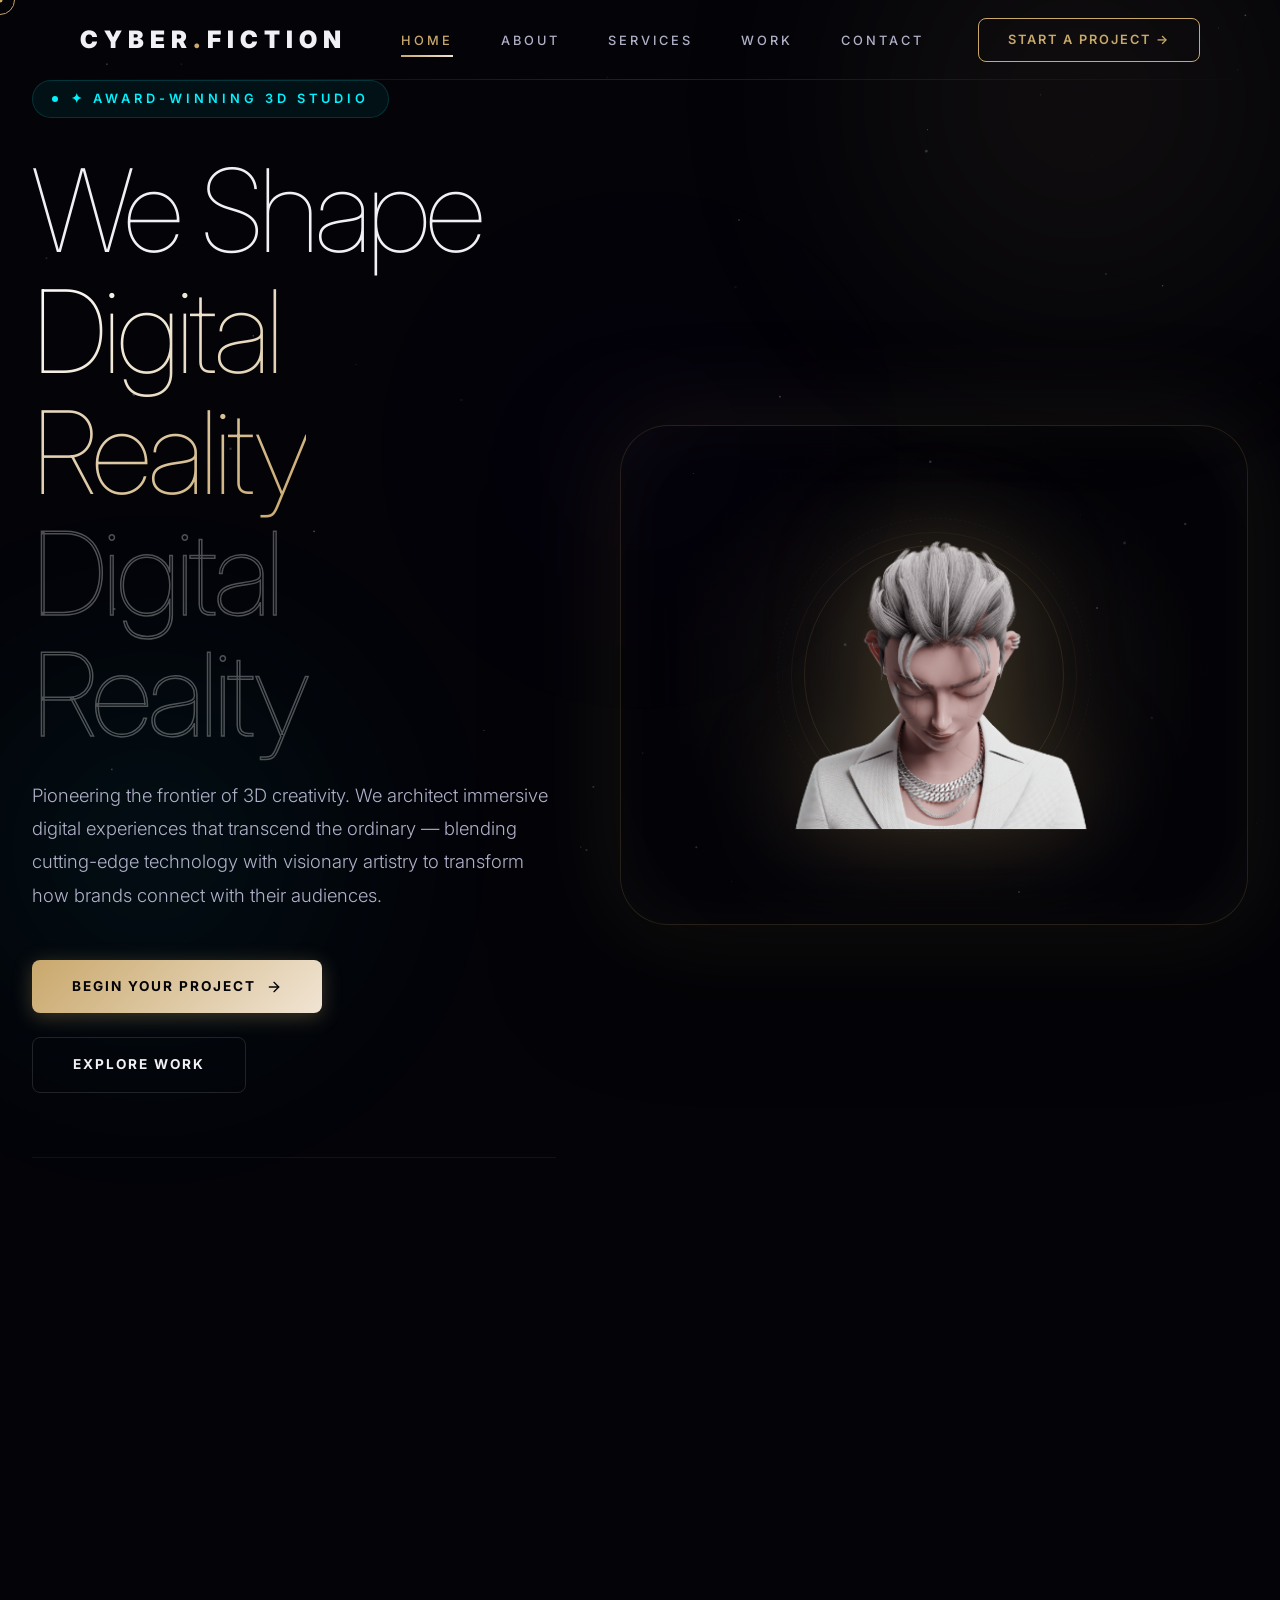
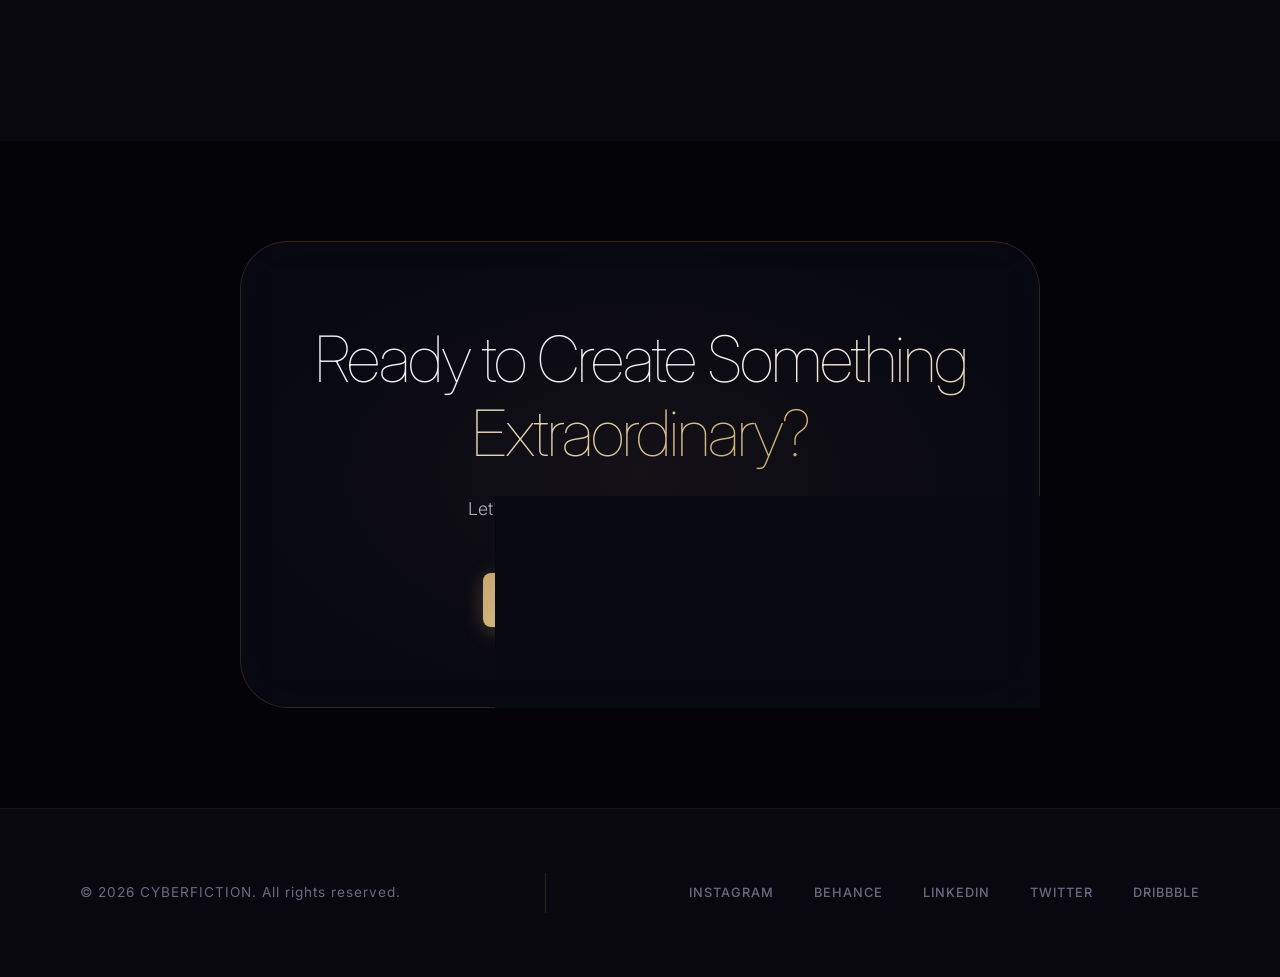
==== commit bdcec516: "feat(ui): implement 3D model hero centerpiece and version 5.0 update Refactor the core visual experi" ====
--- a/index.html
+++ b/index.html
@@ -5,9 +5,8 @@
     <meta http-equiv="X-UA-Compatible" content="IE=edge">
     <meta name="viewport" content="width=device-width, initial-scale=1.0">
     <title>Home | CYBERFICTION — Premium 3D Creative Studio</title>
-    <meta name="description" content="CYBERFICTION — Award-winning 3D creative studio crafting immersive digital experiences for visionary brands. We shape digital reality.">
+    <meta name="description" content="CYBERFICTION — Award-winning 3D creative studio. We shape digital reality.">
     <meta name="robots" content="index, follow">
-    <!-- Performance: Preconnect & Preload -->
     <link rel="preconnect" href="https://fonts.googleapis.com">
     <link rel="preconnect" href="https://fonts.gstatic.com" crossorigin>
     <link rel="preload" href="https://fonts.googleapis.com/css2?family=Inter:wght@100;200;300;400;500;600;700;800;900&display=swap" as="style">
@@ -28,9 +27,15 @@
     <div class="ambient-glow ambient-glow--cyan"></div>
     <div class="ambient-glow ambient-glow--purple"></div>
 
-    <div id="canvas-container"><canvas id="model-canvas"></canvas></div>
+    <!-- Fullscreen background canvas -->
+    <div id="canvas-container">
+        <canvas id="model-canvas"></canvas>
+    </div>
+
+    <!-- Particle Canvas -->
     <canvas id="particles-canvas"></canvas>
 
+    <!-- Navigation -->
     <nav id="nav">
         <a href="index.html" class="logo">CYBER<span class="logo-dot">.</span>FICTION</a>
         <ul class="nav-links">
@@ -44,6 +49,7 @@
         <div class="menu-toggle" id="menuToggle"><span></span><span></span><span></span></div>
     </nav>
 
+    <!-- Mobile Navigation -->
     <div class="nav-mobile" id="mobileNav" style="display:none;">
         <div class="nav-links">
             <a href="index.html" class="nav-link active">Home</a>
@@ -55,10 +61,12 @@
     </div>
 
     <main id="main">
+
+        <!-- ===== HERO SECTION WITH 3D MODEL CENTERPIECE ===== -->
         <section class="hero-section" id="hero">
             <div class="hero-grid">
                 <div class="hero-content">
-                    <div class="hero-eyebrow">✦ Award-Winning Studio</div>
+                    <div class="hero-eyebrow">✦ Award-Winning 3D Studio</div>
                     <h1 class="hero-title">
                         We Shape<br>
                         <span class="gradient-text">Digital Reality</span><br>
@@ -75,24 +83,41 @@
                         <a href="#showcase" class="btn-secondary">Explore Work</a>
                     </div>
                     <div class="hero-stats">
-                        <div class="hero-stat"><div class="hero-stat-number" data-target="500">0</div><div class="hero-stat-label">Projects Delivered</div></div>
-                        <div class="hero-stat"><div class="hero-stat-number" data-target="150">0</div><div class="hero-stat-label">Global Clients</div></div>
-                        <div class="hero-stat"><div class="hero-stat-number" data-target="24">0</div><div class="hero-stat-label">Industry Awards</div></div>
-                    </div>
-                </div>
-                <div class="hero-3d-canvas" id="heroCanvas">
-                    <canvas id="hero-3d"></canvas>
-                    <div class="hero-glow-ring"></div>
-                </div>
-            </div>
-        </section>
-
+                        <div class="hero-stat">
+                            <div class="hero-stat-number" data-target="500">0</div>
+                            <div class="hero-stat-label">Projects Delivered</div>
+                        </div>
+                        <div class="hero-stat">
+                            <div class="hero-stat-number" data-target="150">0</div>
+                            <div class="hero-stat-label">Global Clients</div>
+                        </div>
+                        <div class="hero-stat">
+                            <div class="hero-stat-number" data-target="24">0</div>
+                            <div class="hero-stat-label">Industry Awards</div>
+                        </div>
+                    </div>
+                </div>
+
+                <!-- 3D MODEL HERO CANVAS - THE CENTERPIECE -->
+                <div class="hero-model-wrap">
+                    <canvas id="hero-model-canvas"></canvas>
+                    <div class="hero-model-glow"></div>
+                </div>
+            </div>
+
+            <div class="scroll-indicator">
+                <svg width="24" height="24" viewBox="0 0 24 24" fill="none" stroke="currentColor" stroke-width="2" stroke-linecap="round" stroke-linejoin="round"><path d="M12 5v14M19 12l-7 7-7-7"/></svg>
+                <span>Scroll to Explore</span>
+            </div>
+        </section>
+
+        <!-- ===== SHOWCASE SECTION ===== -->
         <section class="section" id="showcase">
             <div class="page-container">
                 <div class="section-header">
                     <div class="section-eyebrow">Featured Work</div>
                     <h2 class="section-title">Crafting Digital <span class="gradient-text">Masterpieces</span></h2>
-                    <p class="section-desc">A curated selection of our most impactful projects — where imagination meets precision and every pixel tells a story.</p>
+                    <p class="section-desc">A curated selection of our most impactful projects.</p>
                 </div>
                 <div class="portfolio-grid">
                     <div class="glass-card" style="padding:0;overflow:hidden;min-height:280px;position:relative;">
@@ -120,40 +145,43 @@
             </div>
         </section>
 
+        <!-- ===== SERVICES SECTION ===== -->
         <section class="section" style="background:var(--bg-secondary);">
             <div class="page-container">
                 <div class="section-header">
                     <div class="section-eyebrow">What We Do</div>
                     <h2 class="section-title">Services That <span class="gradient-text">Transcend</span></h2>
-                    <p class="section-desc">From photorealistic visualization to immersive interactive experiences, we deliver excellence across every dimension of digital creation.</p>
+                    <p class="section-desc">From photorealistic visualization to immersive interactive experiences.</p>
                 </div>
                 <div class="services-grid">
                     <div class="glass-card">
                         <div class="service-icon" style="background:rgba(0,243,255,0.08);border-radius:16px;border:1px solid rgba(0,243,255,0.15);"><svg width="36" height="36" viewBox="0 0 24 24" fill="none" stroke="var(--accent-cyan)" stroke-width="1.5"><path d="M12 2L2 7l10 5 10-5-10-5zM2 17l10 5 10-5M2 12l10 5 10-5"/></svg></div>
                         <h3>3D Visualization</h3>
-                        <p style="color:var(--text-secondary);font-weight:300;">Photorealistic rendering and architectural visualization that transforms concepts into stunning, production-ready imagery.</p>
+                        <p style="color:var(--text-secondary);font-weight:300;">Photorealistic rendering that transforms concepts into stunning, production-ready imagery.</p>
                     </div>
                     <div class="glass-card">
                         <div class="service-icon" style="background:rgba(123,47,247,0.08);border-radius:16px;border:1px solid rgba(123,47,247,0.15);"><svg width="36" height="36" viewBox="0 0 24 24" fill="none" stroke="var(--accent-purple)" stroke-width="1.5"><polygon points="12 2 15.09 8.26 22 9.27 17 14.14 18.18 21.02 12 17.77 5.82 21.02 7 14.14 2 9.27 8.91 8.26 12 2"/></svg></div>
                         <h3>Motion Design</h3>
-                        <p style="color:var(--text-secondary);font-weight:300;">Sophisticated animations and cinematic motion graphics that tell compelling stories through every frame.</p>
+                        <p style="color:var(--text-secondary);font-weight:300;">Cinematic motion graphics that tell compelling stories through every frame.</p>
                     </div>
                     <div class="glass-card">
                         <div class="service-icon" style="background:rgba(201,168,108,0.08);border-radius:16px;border:1px solid rgba(201,168,108,0.15);"><svg width="36" height="36" viewBox="0 0 24 24" fill="none" stroke="var(--accent-gold)" stroke-width="1.5"><path d="M21 16V8a2 2 0 0 0-1-1.73l-7-4a2 2 0 0 0-2 0l-7 4A2 2 0 0 0 3 8v8a2 2 0 0 0 1 1.73l7 4a2 2 0 0 0 2 0l7-4A2 2 0 0 0 21 16z"/><polyline points="3.27 6.96 12 12.01 20.73 6.96"/><line x1="12" y1="22.08" x2="12" y2="12"/></svg></div>
                         <h3>Interactive Experiences</h3>
-                        <p style="color:var(--text-secondary);font-weight:300;">Immersive WebGL and real-time 3D experiences that push the boundaries of interactivity and engagement.</p>
-                    </div>
-                </div>
-            </div>
-        </section>
-
+                        <p style="color:var(--text-secondary);font-weight:300;">Immersive WebGL and real-time 3D experiences that push boundaries.</p>
+                    </div>
+                </div>
+            </div>
+        </section>
+
+        <!-- ===== CTA ===== -->
         <section class="cta-section">
             <div class="cta-box">
                 <h2 class="cta-title">Ready to Create <span class="gradient-text">Something Extraordinary?</span></h2>
-                <p class="cta-desc">Let's collaborate to bring your vision to life. Whether it's a product visualization, immersive experience, or cinematic masterpiece — we're ready to push boundaries together.</p>
+                <p class="cta-desc">Let's collaborate to bring your vision to life.</p>
                 <a href="pages/contact.html" class="btn-primary">Start Your Project →<svg width="16" height="16" viewBox="0 0 24 24" fill="none" stroke="currentColor" stroke-width="2" stroke-linecap="round" stroke-linejoin="round"><line x1="5" y1="12" x2="19" y2="12"></line><polyline points="12 5 19 12 12 19"></polyline></svg></a>
             </div>
         </section>
+
     </main>
 
     <footer class="site-footer">
--- a/assets/css/style.css
+++ b/assets/css/style.css
@@ -1,18 +1,14 @@
 /* ============================================
    CYBERFICTION - Premium 3D Creative Studio
-   Production-Ready Stylesheet
-   Version: 3.0
+   Production-Ready Stylesheet v5.0
    ============================================ */
 
-/* ===== CSS Variables ===== */
 :root {
     --bg-primary: #030308;
     --bg-secondary: #08080e;
-    --bg-tertiary: #0d0d18;
     --bg-card: rgba(12, 12, 24, 0.6);
     --accent-gold: #c9a86c;
     --accent-gold-light: #f0e4d3;
-    --accent-gold-dark: #a88a52;
     --accent-cyan: #00f3ff;
     --accent-magenta: #ff00ff;
     --accent-purple: #7b2ff7;
@@ -20,56 +16,34 @@
     --text-primary: #f0f0f5;
     --text-secondary: #b0b0c8;
     --text-muted: #6a6a85;
-    --text-dim: #3d3d55;
-    --glass-light: rgba(12, 12, 24, 0.3);
-    --glass-medium: rgba(12, 12, 24, 0.55);
-    --glass-heavy: rgba(8, 8, 16, 0.75);
     --glass-border: rgba(201, 168, 108, 0.18);
     --glass-border-light: rgba(201, 168, 108, 0.08);
     --glass-glow: rgba(201, 168, 108, 0.06);
     --gradient-gold: linear-gradient(135deg, var(--accent-gold), var(--accent-gold-light));
-    --gradient-cyan: linear-gradient(135deg, var(--accent-cyan), var(--accent-purple));
     --gradient-text: linear-gradient(135deg, #ffffff 0%, var(--accent-gold) 100%);
-    --font-primary: 'Inter', -apple-system, BlinkMacSystemFont, 'Segoe UI', sans-serif;
-    --font-display: 'Inter', -apple-system, BlinkMacSystemFont, sans-serif;
+    --font-primary: 'Inter', -apple-system, BlinkMacSystemFont, sans-serif;
     --nav-height: 80px;
     --container-padding: 5rem;
     --section-gap: 100px;
     --transition-fast: 0.25s cubic-bezier(0.4, 0, 0.2, 1);
     --transition-medium: 0.4s cubic-bezier(0.4, 0, 0.2, 1);
     --transition-slow: 0.7s cubic-bezier(0.4, 0, 0.2, 1);
-    --transition-ultra: 1s cubic-bezier(0.4, 0, 0.2, 1);
     --radius-sm: 8px; --radius-md: 16px; --radius-lg: 32px; --radius-xl: 48px;
 }
 
-/* ===== Preload Critical Resources ===== */
 @font-face {
     font-family: 'Inter'; font-style: normal; font-weight: 100 900;
-    font-display: swap;
-    src: url('https://fonts.googleapis.com/css2?family=Inter:wght@100;200;300;400;500;600;700;800;900&display=swap') format('woff2');
-    unicode-range: U+0000-00FF, U+0131, U+0152-0153, U+02BB-02BC, U+02C6, U+02DA, U+02DC, U+2000-206F, U+2074, U+20AC, U+2122, U+2191, U+2193, U+2212, U+2215, U+FEFF, U+FFFD;
-}
-
-/* ===== Layout Stability (CLS Prevention) ===== */
-html { overflow-y: scroll; } /* Always show scrollbar to prevent CLS */
-
-/* ===== GPU-Accelerated & Containment ===== */
-.hero-section, #nav, footer, .page-container { contain: layout style; }
-#canvas-container, #particles-canvas { will-change: transform; transform: translateZ(0); -webkit-backface-visibility: hidden; }
-.custom-cursor, .cursor-dot { will-change: transform; -webkit-backface-visibility: hidden; }
-.glass-card, .portfolio-item, .stat-item { will-change: transform; -webkit-backface-visibility: hidden; }
-* { touch-action: manipulation; }
-
-/* ===== Preconnect for Performance ===== */
-@font-face { font-family: 'Inter'; font-style: normal; font-weight: 100 900; font-display: swap; src: local('Inter'); }
-
-/* ===== Reset ===== */
+    font-display: swap; src: local('Inter');
+}
+
+html { overflow-y: scroll; -webkit-text-size-adjust: 100%; scroll-behavior: smooth; }
+
 *, *::before, *::after { margin: 0; padding: 0; box-sizing: border-box; }
 
-html { font-size: 16px; scroll-behavior: smooth; }
+html { font-size: 16px; }
 
 body {
-    font-family: 'Inter', -apple-system, BlinkMacSystemFont, 'Segoe UI', sans-serif;
+    font-family: 'Inter', -apple-system, BlinkMacSystemFont, sans-serif;
     background: var(--bg-primary);
     color: var(--text-primary);
     line-height: 1.6;
@@ -78,26 +52,26 @@
     -webkit-font-smoothing: antialiased;
     -moz-osx-font-smoothing: grayscale;
     -webkit-tap-highlight-color: transparent;
-    -webkit-font-feature-settings: 'kern' 1, 'liga' 1, 'clig' 1;
-    font-feature-settings: 'kern' 1, 'liga' 1, 'clig' 1;
     text-rendering: optimizeLegibility;
 }
 
-/* ===== Scrollbar ===== */
+/* GPU Layers */
+.hero-model-wrap, #canvas-container, #particles-canvas {
+    will-change: transform; -webkit-backface-visibility: hidden; backface-visibility: hidden;
+}
+.hero-section, #nav, footer { contain: layout style; }
+* { touch-action: manipulation; }
+
 ::-webkit-scrollbar { width: 6px; }
 ::-webkit-scrollbar-track { background: var(--bg-primary); }
-::-webkit-scrollbar-thumb { background: linear-gradient(180deg, var(--accent-gold-dark), var(--accent-gold)); border-radius: 3px; }
-::-webkit-scrollbar-thumb:hover { background: var(--accent-gold-light); }
-* { scrollbar-width: thin; scrollbar-color: var(--accent-gold-dark) var(--bg-primary); }
-
-/* ===== Selection ===== */
+::-webkit-scrollbar-thumb { background: linear-gradient(180deg, var(--accent-gold-dark, #a88a52), var(--accent-gold)); border-radius: 3px; }
+* { scrollbar-width: thin; scrollbar-color: #a88a52 var(--bg-primary); }
+
 ::selection { background: var(--accent-gold); color: var(--bg-primary); }
-
-/* ===== Links ===== */
 a { color: inherit; text-decoration: none; }
 img { max-width: 100%; height: auto; display: block; }
 
-/* ===== Custom Cursor ===== */
+/* Custom Cursor */
 .custom-cursor {
     position: fixed; width: 30px; height: 30px; border: 1.5px solid var(--accent-gold);
     border-radius: 50%; pointer-events: none; z-index: 10000;
@@ -110,107 +84,83 @@
     transform: translate(-50%, -50%); transition: transform 0.1s ease;
 }
 
-/* ===== Preloader ===== */
+/* Preloader */
 .loading-overlay {
     position: fixed; inset: 0; background: var(--bg-primary); z-index: 10002;
     display: flex; flex-direction: column; align-items: center; justify-content: center;
-    transition: opacity 0.8s ease, visibility 0.8s ease;
+    transition: opacity 0.6s ease, visibility 0.6s ease;
 }
 .loading-overlay.hidden { opacity: 0; visibility: hidden; }
 .loader-ring { width: 80px; height: 80px; position: relative; }
-.loader-ring::before, .loader-ring::after {
-    content: ''; position: absolute; border-radius: 50%; border: 2px solid transparent;
-}
+.loader-ring::before, .loader-ring::after { content: ''; position: absolute; border-radius: 50%; border: 2px solid transparent; }
 .loader-ring::before { inset: 0; border-top-color: var(--accent-gold); border-right-color: var(--accent-cyan); animation: spin 1.2s linear infinite; }
 .loader-ring::after { inset: 12px; border-bottom-color: var(--accent-purple); border-left-color: var(--accent-gold-light); animation: spin 0.8s linear infinite reverse; }
 @keyframes spin { to { transform: rotate(360deg); } }
 .loader-text { margin-top: 24px; font-size: 0.85rem; letter-spacing: 4px; text-transform: uppercase; color: var(--text-muted); animation: pulse 1.5s ease-in-out infinite; }
 @keyframes pulse { 0%, 100% { opacity: 0.4; } 50% { opacity: 1; } }
 
-/* ===== Navigation ===== */
+/* Navigation */
 #nav {
     position: fixed; top: 0; left: 0; width: 100%; height: var(--nav-height);
     display: flex; justify-content: space-between; align-items: center;
     padding: 0 var(--container-padding); z-index: 1000;
     transition: all var(--transition-medium);
 }
-#nav::after {
-    content: ''; position: absolute; bottom: 0; left: 0; width: 100%; height: 1px;
-    background: linear-gradient(90deg, transparent, var(--glass-border), transparent);
-    transition: opacity var(--transition-medium);
-}
-#nav.scrolled { background: rgba(3, 3, 8, 0.85); backdrop-filter: blur(30px); -webkit-backdrop-filter: blur(30px); height: 64px; }
-#nav.scrolled::after { opacity: 0.3; }
-
+#nav::after { content: ''; position: absolute; bottom: 0; left: 0; width: 100%; height: 1px; background: linear-gradient(90deg, transparent, var(--glass-border), transparent); }
+#nav.scrolled { background: rgba(3, 3, 8, 0.92); backdrop-filter: blur(30px); -webkit-backdrop-filter: blur(30px); height: 64px; }
 .logo { font-size: 1.5rem; font-weight: 900; letter-spacing: 6px; color: var(--text-primary); text-transform: uppercase; }
 .logo .logo-dot { color: var(--accent-gold); }
-
 .nav-links { display: flex; gap: 3rem; list-style: none; align-items: center; }
 .nav-links a {
     color: var(--text-secondary); font-size: 0.8rem; font-weight: 500;
     letter-spacing: 3px; text-transform: uppercase; transition: all var(--transition-fast);
     position: relative; padding: 0.4rem 0;
 }
-.nav-links a::after {
-    content: ''; position: absolute; bottom: -2px; left: 0; width: 0; height: 1.5px;
-    background: var(--gradient-gold); transition: width var(--transition-medium);
-}
+.nav-links a::after { content: ''; position: absolute; bottom: -2px; left: 0; width: 0; height: 1.5px; background: var(--gradient-gold); transition: width var(--transition-medium); }
 .nav-links a:hover, .nav-links a.active { color: var(--accent-gold); }
 .nav-links a.active::after, .nav-links a:hover::after { width: 100%; }
-
 .nav-cta {
     padding: 0.7rem 1.8rem !important; border: 1px solid var(--accent-gold) !important;
     border-radius: var(--radius-sm) !important; color: var(--accent-gold) !important;
     font-weight: 600 !important; transition: all var(--transition-medium) !important;
     position: relative; overflow: hidden; text-decoration: none !important;
-}
-.nav-cta::before {
-    content: ''; position: absolute; inset: 0;
-    background: var(--gradient-gold); opacity: 0; transition: opacity var(--transition-medium); z-index: -1;
-    border-radius: var(--radius-sm);
-}
+    font-size: 0.8rem !important; letter-spacing: 2px !important;
+    text-transform: uppercase !important; cursor: pointer !important;
+}
+.nav-cta::before { content: ''; position: absolute; inset: 0; background: var(--gradient-gold); opacity: 0; transition: opacity var(--transition-medium); z-index: -1; border-radius: var(--radius-sm); }
 .nav-cta:hover { color: var(--bg-primary) !important; border-color: transparent !important; box-shadow: 0 0 24px rgba(201, 168, 108, 0.4); }
 .nav-cta:hover::before { opacity: 1; }
 .nav-cta::after { display: none !important; }
-
-/* Mobile Toggle */
 .menu-toggle { display: none; flex-direction: column; gap: 5px; cursor: pointer; padding: 8px; z-index: 1001; }
 .menu-toggle span { width: 26px; height: 2px; background: var(--accent-gold); transition: all var(--transition-fast); border-radius: 2px; }
-.menu-toggle.active span:nth-child(1) { transform: rotate(45deg) translate(5px, 5px); }
-.menu-toggle.active span:nth-child(2) { opacity: 0; }
-.menu-toggle.active span:nth-child(3) { transform: rotate(-45deg) translate(5px, -5px); }
-
-/* Mobile Nav */
 .nav-mobile { display: none !important; }
 
-/* ===== Canvas Container ===== */
-#canvas-container { position: fixed; inset: 0; z-index: 1; pointer-events: none; overflow: hidden; }
-canvas { width: 100% !important; height: 100% !important; object-fit: cover; }
-
-/* ===== Particle Canvas ===== */
-#particles-canvas { position: fixed; inset: 0; z-index: 2; pointer-events: none; }
-
-/* ===== Ambient Glow ===== */
-.ambient-glow { position: fixed; border-radius: 50%; filter: blur(120px); pointer-events: none; z-index: 0; transition: all 0.6s ease; }
+/* Ambient Glow */
+.ambient-glow { position: fixed; border-radius: 50%; filter: blur(120px); pointer-events: none; z-index: 0; }
 .ambient-glow--gold { width: 600px; height: 600px; background: radial-gradient(circle, var(--accent-gold), transparent 70%); opacity: 0.12; top: -200px; right: -100px; }
 .ambient-glow--cyan { width: 500px; height: 500px; background: radial-gradient(circle, var(--accent-cyan), transparent 70%); opacity: 0.1; bottom: -200px; left: -100px; }
 .ambient-glow--purple { width: 400px; height: 400px; background: radial-gradient(circle, var(--accent-purple), transparent 70%); opacity: 0.06; top: 50%; left: 50%; transform: translate(-50%, -50%); }
 
-/* ===== Main Content ===== */
+/* Fullscreen Background Canvases */
+#canvas-container { position: fixed; inset: 0; z-index: 1; pointer-events: none; overflow: hidden; }
+#canvas-container canvas { width: 100vw !important; height: 100vh !important; object-fit: cover; }
+#particles-canvas { position: fixed; inset: 0; z-index: 2; pointer-events: none; }
+#particles-canvas { width: 100vw !important; height: 100vh !important; }
+
+/* Main */
 #main { position: relative; z-index: 10; }
 .page-container { max-width: 1600px; margin: 0 auto; padding: calc(var(--nav-height) + 2rem) var(--container-padding) 6rem; }
 
-/* ===== Hero Section ===== */
+/* Hero Section */
 .hero-section {
     min-height: 100vh; display: flex; align-items: center; justify-content: center;
     position: relative; overflow: hidden; padding-top: var(--nav-height);
 }
 .hero-grid {
-    display: grid; grid-template-columns: 1fr 1.2fr; gap: 6rem;
+    display: grid; grid-template-columns: 1fr 1.2fr; gap: 4rem;
     align-items: center; width: 100%; max-width: 1400px; margin: 0 auto; padding: 0 2rem;
 }
 .hero-content { position: relative; z-index: 10; }
-
 .hero-eyebrow {
     display: inline-flex; align-items: center; gap: 0.8rem;
     font-size: 0.8rem; font-weight: 600; letter-spacing: 4px; text-transform: uppercase;
@@ -219,27 +169,61 @@
 }
 .hero-eyebrow::before { content: ''; width: 6px; height: 6px; background: var(--accent-cyan); border-radius: 50%; animation: blink 2s ease-in-out infinite; }
 @keyframes blink { 0%, 100% { opacity: 1; } 50% { opacity: 0.3; } }
-
 .hero-title { font-size: clamp(3.5rem, 9vw, 7.5rem); font-weight: 100; line-height: 1.05; letter-spacing: -4px; margin-bottom: 1.5rem; }
 .gradient-text { background: var(--gradient-text); -webkit-background-clip: text; -webkit-text-fill-color: transparent; background-clip: text; }
 .outline-text { -webkit-text-stroke: 1.5px rgba(255, 255, 255, 0.3); -webkit-text-fill-color: transparent; }
-
-.hero-description { font-size: clamp(0.95rem, 1.5vw, 1.15rem); font-weight: 300; color: var(--text-secondary); line-height: 1.8; max-width: 520px; margin-bottom: 3rem; letter-spacing: 0.3px; }
+.hero-description { font-size: clamp(0.95rem, 1.5vw, 1.15rem); font-weight: 300; color: var(--text-secondary); line-height: 1.8; max-width: 520px; margin-bottom: 3rem; }
 .hero-actions { display: flex; gap: 1.5rem; flex-wrap: wrap; align-items: center; }
-
 .hero-stats { display: flex; gap: 3rem; margin-top: 4rem; padding-top: 2.5rem; border-top: 1px solid rgba(255,255,255,0.06); }
 .hero-stat { text-align: left; }
 .hero-stat-number { font-size: 2rem; font-weight: 200; color: var(--accent-gold); letter-spacing: -1px; line-height: 1; margin-bottom: 0.3rem; }
 .hero-stat-label { font-size: 0.7rem; letter-spacing: 3px; text-transform: uppercase; color: var(--text-muted); font-weight: 500; }
 
-/* ===== Section Styles ===== */
+/* ===== 3D MODEL HERO CANVAS - EXPLICIT SIZING ===== */
+.hero-model-wrap {
+    position: relative;
+    width: 100%;
+    max-width: 640px;
+    height: 500px;
+    margin: 0 auto;
+    border-radius: var(--radius-xl);
+    overflow: hidden;
+    border: 1px solid var(--glass-border);
+    background: radial-gradient(ellipse at center, rgba(201,168,108,0.08) 0%, transparent 70%);
+    box-shadow: 0 0 100px rgba(201,168,108,0.1), 0 40px 120px rgba(0,0,0,0.5), inset 0 0 80px rgba(201,168,108,0.05);
+    flex-shrink: 0;
+}
+.hero-model-wrap canvas#hero-model-canvas {
+    display: block;
+    width: 640px !important;
+    height: 500px !important;
+    object-fit: cover;
+    border-radius: var(--radius-xl);
+}
+.hero-model-glow {
+    position: absolute; width: 260px; height: 260px; border-radius: 50%;
+    border: 1px solid rgba(201,168,108,0.12); top: 50%; left: 50%; transform: translate(-50%,-50%);
+    pointer-events: none; z-index: 3;
+}
+.hero-model-glow::before { content: ''; position: absolute; inset: -14px; border-radius: 50%; border: 1px solid rgba(201,168,108,0.06); }
+.hero-model-glow::after { content: ''; position: absolute; inset: -28px; border-radius: 50%; border: 1px dashed rgba(201,168,108,0.04); }
+
+.scroll-indicator {
+    position: absolute; bottom: -50px; left: 50%; transform: translateX(-50%);
+    display: flex; flex-direction: column; align-items: center; gap: 8px;
+    color: var(--text-muted); font-size: 0.7rem; letter-spacing: 3px; text-transform: uppercase;
+    animation: float 2s ease-in-out infinite;
+}
+.scroll-indicator svg { animation: scrollBounce 2s ease-in-out infinite; }
+@keyframes float { 0%,100% { transform: translateX(-50%) translateY(0); } 50% { transform: translateX(-50%) translateY(8px); } }
+@keyframes scrollBounce { 0%,100% { transform: translateY(0); opacity: 0.6; } 50% { transform: translateY(8px); opacity: 1; } }
+
+/* Sections */
 .section { padding: var(--section-gap) 0; }
 .section-header { text-align: center; max-width: 700px; margin: 0 auto 5rem; }
 .section-eyebrow { display: inline-block; font-size: 0.75rem; font-weight: 600; letter-spacing: 5px; text-transform: uppercase; color: var(--accent-gold); margin-bottom: 1.2rem; }
 .section-title { font-size: clamp(2.5rem, 6vw, 4.5rem); font-weight: 100; line-height: 1.15; letter-spacing: -2px; margin-bottom: 1.5rem; }
 .section-desc { font-size: 1.05rem; color: var(--text-secondary); line-height: 1.8; font-weight: 300; max-width: 600px; margin: 0 auto; }
-
-/* ===== CTA Section ===== */
 .cta-section { padding: 100px 0; text-align: center; }
 .cta-box {
     max-width: 800px; margin: 0 auto; padding: 5rem 4rem;
@@ -248,10 +232,10 @@
     position: relative; overflow: hidden; text-align: center;
 }
 .cta-box::before { content: ''; position: absolute; inset: 0; background: radial-gradient(ellipse at center, rgba(201,168,108,0.06) 0%, transparent 70%); pointer-events: none; }
-.cta-title { font-size: clamp(2.5rem, 6vw, 4rem); font-weight: 100; letter-spacing: -2px; line-height: 1.15; margin-bottom: 1.5rem; position: relative; }
+.cta-title { font-size: clamp(2.5rem, 6vw, 4rem); font-weight: 100; letter-spacing: -2px; line-height: 1.15; margin-bottom: 1.5rem; }
 .cta-desc { font-size: 1.1rem; color: var(--text-secondary); line-height: 1.8; max-width: 550px; margin: 0 auto 3rem; font-weight: 300; }
 
-/* ===== Buttons ===== */
+/* Buttons */
 .btn-primary, .btn-secondary {
     display: inline-flex; align-items: center; gap: 0.6rem; padding: 1rem 2.5rem;
     font-family: var(--font-primary); font-size: 0.85rem; font-weight: 700;
@@ -267,10 +251,9 @@
 .btn-secondary:hover { border-color: var(--accent-gold); color: var(--accent-gold); box-shadow: 0 0 30px rgba(201,168,108,0.08); }
 .btn-secondary:hover::before { transform: scaleX(1); }
 
-/* ===== Service Cards ===== */
 .service-icon { width: 72px; height: 72px; margin-bottom: 1.5rem; display: flex; align-items: center; justify-content: center; border-radius: 16px; }
 
-/* ===== Glass Card ===== */
+/* Glass Card */
 .glass-card {
     background: var(--bg-card); backdrop-filter: blur(20px); -webkit-backdrop-filter: blur(20px);
     border: 1px solid var(--glass-border); border-radius: var(--radius-md);
@@ -279,112 +262,66 @@
 .glass-card::before { content: ''; position: absolute; top: 0; left: 0; right: 0; height: 1px; background: linear-gradient(90deg, transparent, var(--glass-border), transparent); }
 .glass-card:hover { transform: translateY(-8px); border-color: var(--glass-border-light); box-shadow: 0 30px 60px rgba(0,0,0,0.4), 0 0 40px var(--glass-glow); }
 
-/* ===== Stats ===== */
 .stats-grid { display: grid; grid-template-columns: repeat(auto-fit, minmax(200px, 1fr)); gap: 2rem; margin-top: 4rem; }
-.stat-item {
-    text-align: center; padding: 2.5rem 2rem; background: rgba(20, 20, 30, 0.5);
-    backdrop-filter: blur(15px); border: 1px solid var(--glass-border-light);
-    border-radius: var(--radius-sm); transition: all var(--transition-medium);
-}
+.stat-item { text-align: center; padding: 2.5rem 2rem; background: rgba(20, 20, 30, 0.5); backdrop-filter: blur(15px); border: 1px solid var(--glass-border-light); border-radius: var(--radius-sm); transition: all var(--transition-medium); }
 .stat-item:hover { transform: translateY(-10px); border-color: var(--glass-border); box-shadow: 0 20px 40px rgba(0,0,0,0.4), 0 0 30px rgba(201,168,108,0.12); }
 .stat-number { font-size: 4rem; font-weight: 100; color: var(--accent-gold); margin-bottom: 0.5rem; letter-spacing: -2px; line-height: 1; }
 .stat-label { font-size: 0.8rem; letter-spacing: 3px; text-transform: uppercase; color: var(--text-secondary); font-weight: 500; }
 
-/* ===== Services Grid ===== */
 .services-grid { display: grid; grid-template-columns: repeat(auto-fit, minmax(340px, 1fr)); gap: 2rem; margin-top: 3rem; }
-
-/* ===== Portfolio Grid ===== */
 .portfolio-grid { display: grid; grid-template-columns: repeat(auto-fill, minmax(340px, 1fr)); gap: 2rem; margin-top: 3rem; }
 
-/* ===== Hero 3D Canvas ===== */
-.hero-3d-canvas {
-    position: relative; width: 100%; aspect-ratio: 3/4; max-width: 700px;
-    border-radius: var(--radius-xl); overflow: hidden; border: 1px solid var(--glass-border);
-    background: radial-gradient(ellipse at center, rgba(201,168,108,0.06) 0%, transparent 70%);
-    box-shadow: 0 0 80px rgba(201,168,108,0.08), 0 40px 120px rgba(0,0,0,0.5), inset 0 0 80px rgba(201,168,108,0.04);
-}
-.hero-3d-canvas canvas { width: 100% !important; height: 100% !important; object-fit: cover; border-radius: var(--radius-xl); }
-.hero-glow-ring {
-    position: absolute; width: 300px; height: 300px; border-radius: 50%;
-    border: 1px solid rgba(201,168,108,0.1); top: 50%; left: 50%; transform: translate(-50%,-50%); pointer-events: none;
-}
-.hero-glow-ring::before { content: ''; position: absolute; inset: -20px; border-radius: 50%; border: 1px solid rgba(201,168,108,0.06); }
-.hero-glow-ring::after { content: ''; position: absolute; inset: -40px; border-radius: 50%; border: 1px dashed rgba(201,168,108,0.04); }
-
-/* ===== About/Work/Services Hero Images ===== */
-.about-hero-image, .services-hero-image, .portfolio-hero-image {
-    width: 100%; border-radius: var(--radius-md); overflow: hidden; position: relative; margin-bottom: 3rem;
-}
-.about-hero-image { height: 400px; }
-.services-hero-image { height: 400px; }
-.portfolio-hero-image { height: 350px; }
-.about-hero-image img, .services-hero-image img, .portfolio-hero-image img {
-    width: 100%; height: 100%; object-fit: cover; transition: transform 0.8s ease;
-}
+.about-hero-image, .services-hero-image { width: 100%; height: 400px; margin-bottom: 3rem; border-radius: var(--radius-md); overflow: hidden; position: relative; }
+.portfolio-hero-image { width: 100%; height: 350px; margin-bottom: 3rem; border-radius: var(--radius-md); overflow: hidden; position: relative; }
+.about-hero-image img, .services-hero-image img, .portfolio-hero-image img { width: 100%; height: 100%; object-fit: cover; transition: transform 0.8s ease; }
 .about-hero-image:hover img, .services-hero-image:hover img { transform: scale(1.05); }
-.about-hero-image::after, .services-hero-image::after {
-    content: ''; position: absolute; top: 0; left: 0; width: 100%; height: 100%;
-    background: linear-gradient(180deg, transparent 40%, rgba(3,3,8,0.8) 100%);
-}
-
-/* ===== Portfolio Item ===== */
-.portfolio-item {
-    position: relative; aspect-ratio: 4/3; border-radius: var(--radius-md);
-    overflow: hidden; background: var(--bg-card); border: 1px solid var(--glass-border-light);
-    cursor: pointer; transition: all var(--transition-medium);
-}
+.about-hero-image::after, .services-hero-image::after { content: ''; position: absolute; inset: 0; background: linear-gradient(180deg, transparent 40%, rgba(3,3,8,0.8) 100%); }
+
+.portfolio-item { position: relative; aspect-ratio: 4/3; border-radius: var(--radius-md); overflow: hidden; background: var(--bg-card); border: 1px solid var(--glass-border-light); cursor: pointer; transition: all var(--transition-medium); }
 .portfolio-item:hover { transform: translateY(-8px) scale(1.02); box-shadow: 0 30px 60px rgba(0,0,0,0.5), 0 0 40px rgba(201,168,108,0.15); border-color: var(--glass-border); }
 .portfolio-item img { width: 100%; height: 100%; object-fit: cover; transition: transform 0.8s var(--transition-slow); }
 .portfolio-item:hover img { transform: scale(1.08); }
-.portfolio-info {
-    position: absolute; bottom: 0; left: 0; right: 0; padding: 2rem; z-index: 2;
-    transform: translateY(20px); opacity: 0; transition: all var(--transition-medium);
-}
+.portfolio-info { position: absolute; bottom: 0; left: 0; right: 0; padding: 2rem; z-index: 2; transform: translateY(20px); opacity: 0; transition: all var(--transition-medium); }
 .portfolio-item:hover .portfolio-info { transform: translateY(0); opacity: 1; }
 .portfolio-info h4 { font-size: 1.2rem; font-weight: 600; margin-bottom: 0.3rem; color: var(--text-primary); }
 .portfolio-info span { font-size: 0.75rem; color: var(--accent-gold); letter-spacing: 2px; text-transform: uppercase; font-weight: 500; }
 
-/* ===== Contact Section ===== */
 .contact-container { text-align: center; max-width: 800px; margin: 0 auto; }
-
 .contact-form { display: flex; flex-direction: column; gap: 1.5rem; max-width: 600px; margin: 0 auto; }
 .form-group { text-align: left; }
 .form-group label { display: block; font-size: 0.8rem; letter-spacing: 2px; text-transform: uppercase; color: var(--accent-gold); margin-bottom: 0.5rem; font-weight: 500; }
-.form-group input, .form-group textarea {
-    width: 100%; padding: 1rem 1.5rem; background: rgba(12,12,24,0.6);
-    border: 1px solid var(--glass-border-light); border-radius: var(--radius-sm);
-    color: var(--text-primary); font-family: var(--font-primary); font-size: 1rem;
-    transition: all var(--transition-fast); outline: none;
-}
+.form-group input, .form-group textarea { width: 100%; padding: 1rem 1.5rem; background: rgba(12,12,24,0.6); border: 1px solid var(--glass-border-light); border-radius: var(--radius-sm); color: var(--text-primary); font-family: var(--font-primary); font-size: 1rem; transition: all var(--transition-fast); outline: none; }
 .form-group input:focus, .form-group textarea:focus { border-color: var(--accent-gold); box-shadow: 0 0 30px rgba(201,168,108,0.15); }
 .form-group textarea { min-height: 150px; resize: vertical; }
 
-/* ===== Footer ===== */
+/* Footer */
 .site-footer { position: relative; padding: 4rem var(--container-padding); background: var(--bg-secondary); border-top: 1px solid var(--glass-border-light); }
 .footer-inner { max-width: 1600px; margin: 0 auto; display: flex; justify-content: space-between; align-items: center; }
 .footer-left p { color: var(--text-muted); font-size: 0.85rem; letter-spacing: 1px; }
 .footer-right { display: flex; gap: 2.5rem; align-items: center; }
-.footer-right a {
-    color: var(--text-muted); font-size: 0.8rem; letter-spacing: 1px;
-    transition: all var(--transition-fast); position: relative; text-transform: uppercase; font-weight: 500;
-}
+.footer-right a { color: var(--text-muted); font-size: 0.8rem; letter-spacing: 1px; transition: all var(--transition-fast); position: relative; text-transform: uppercase; font-weight: 500; }
 .footer-right a::after { content: ''; position: absolute; bottom: -4px; left: 0; width: 0; height: 1px; background: var(--accent-gold); transition: width var(--transition-fast); }
 .footer-right a:hover { color: var(--accent-gold); }
 .footer-right a:hover::after { width: 100%; }
 .footer-divider { width: 1px; height: 40px; background: var(--glass-border); }
 
-/* ===== Page Transition ===== */
+/* Page Transition */
 .page-transition { position: fixed; inset: 0; background: var(--bg-primary); z-index: 9999; pointer-events: none; opacity: 0; transition: opacity 0.6s ease; }
 .page-transition.active { opacity: 1; }
 
-/* ===== Responsive ===== */
+/* Scroll Animation */
+.animate-me { opacity: 0; transform: translateY(30px); transition: opacity 0.7s ease, transform 0.7s ease; }
+.animate-me.visible { opacity: 1; transform: translateY(0); }
+
+/* Responsive */
 @media (max-width: 1024px) {
     :root { --container-padding: 2.5rem; --section-gap: 70px; }
     .hero-grid { grid-template-columns: 1fr; gap: 3rem; text-align: center; }
     .hero-description { margin: 0 auto 3rem; }
     .hero-actions { justify-content: center; }
     .hero-stats { justify-content: center; }
-    .hero-3d-canvas { max-width: 400px; margin: 0 auto; }
+    .hero-model-wrap { max-width: 400px; height: 400px; }
+    .hero-model-wrap canvas#hero-model-canvas { width: 400px !important; height: 400px !important; }
     .services-grid, .portfolio-grid { grid-template-columns: repeat(2, 1fr); }
 }
 
@@ -397,9 +334,9 @@
     .nav-mobile .nav-link { font-size: 1.1rem; letter-spacing: 3px; }
     .hero-section { min-height: auto; padding: 120px 0 60px; }
     .hero-title { font-size: clamp(2.5rem, 10vw, 4rem); letter-spacing: -2px; }
-    .page-title { font-size: clamp(2rem, 8vw, 3rem); }
     .hero-stats { gap: 2rem; flex-wrap: wrap; }
-    .hero-3d-canvas { max-width: 380px; margin: 0 auto; aspect-ratio: 2/3; }
+    .hero-model-wrap { max-width: 320px; height: 360px; }
+    .hero-model-wrap canvas#hero-model-canvas { width: 320px !important; height: 360px !important; }
     .services-grid, .portfolio-grid { grid-template-columns: 1fr; }
     .cta-box { padding: 3rem 2rem; }
     .footer-inner { flex-direction: column; gap: 1.5rem; text-align: center; }
@@ -410,6 +347,8 @@
     :root { --container-padding: 1.2rem; }
     .stat-number { font-size: 2.5rem !important; }
     .hero-stat { min-width: 100px; }
+    .hero-model-wrap { max-width: 280px; height: 320px; }
+    .hero-model-wrap canvas#hero-model-canvas { width: 280px !important; height: 320px !important; }
 }
 
 @media (hover: none) {
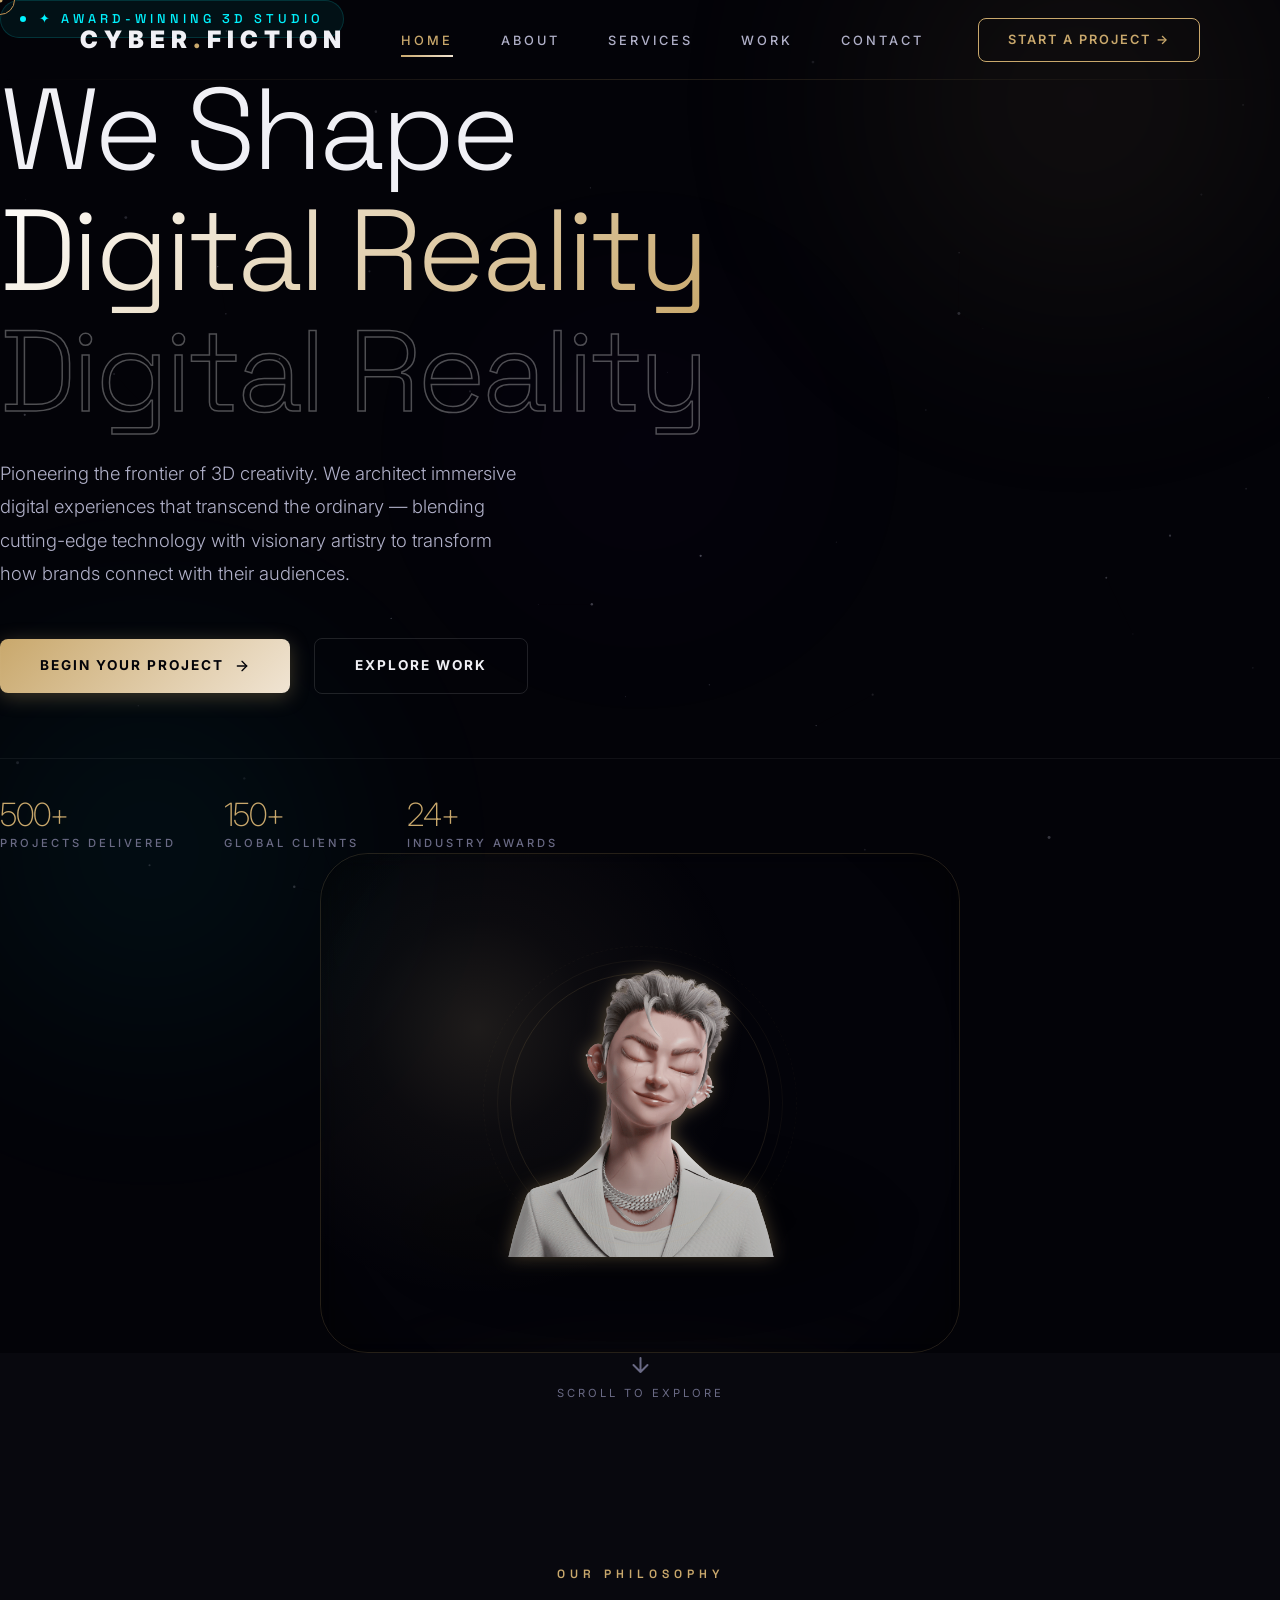
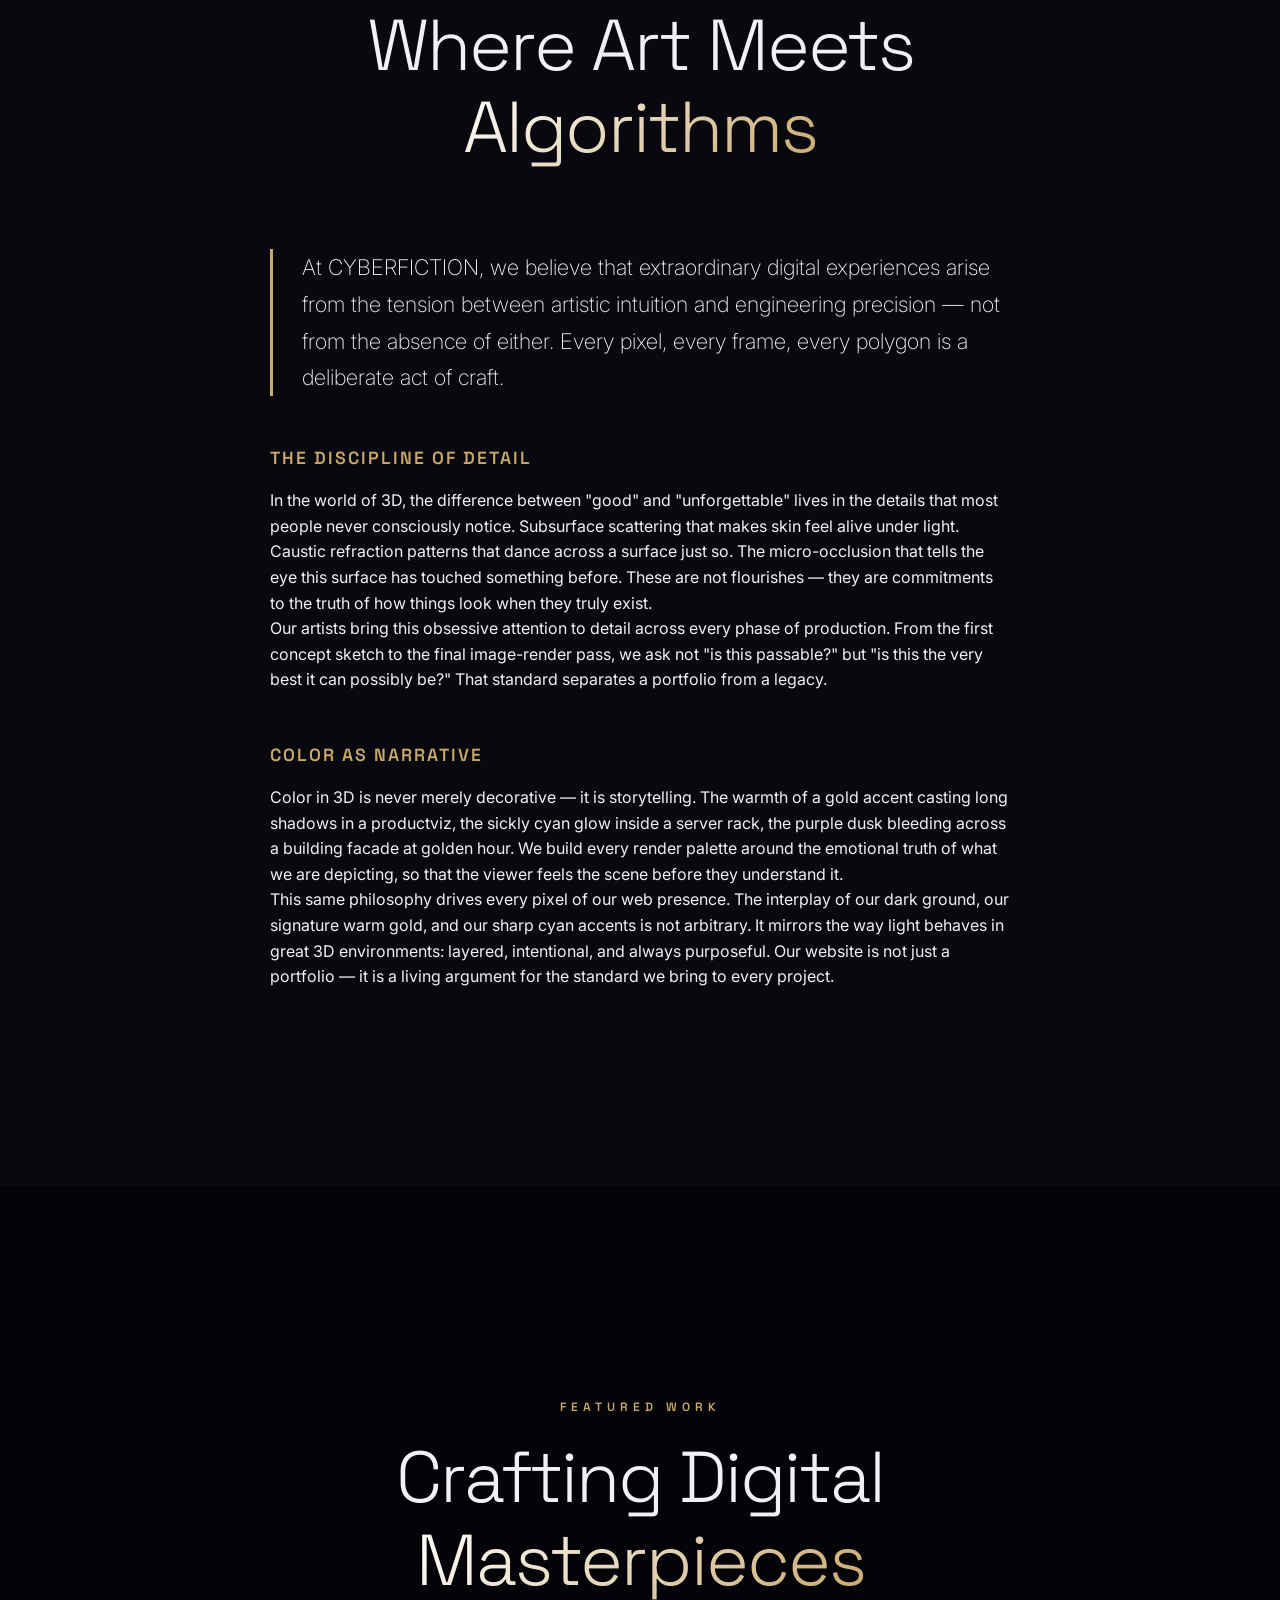
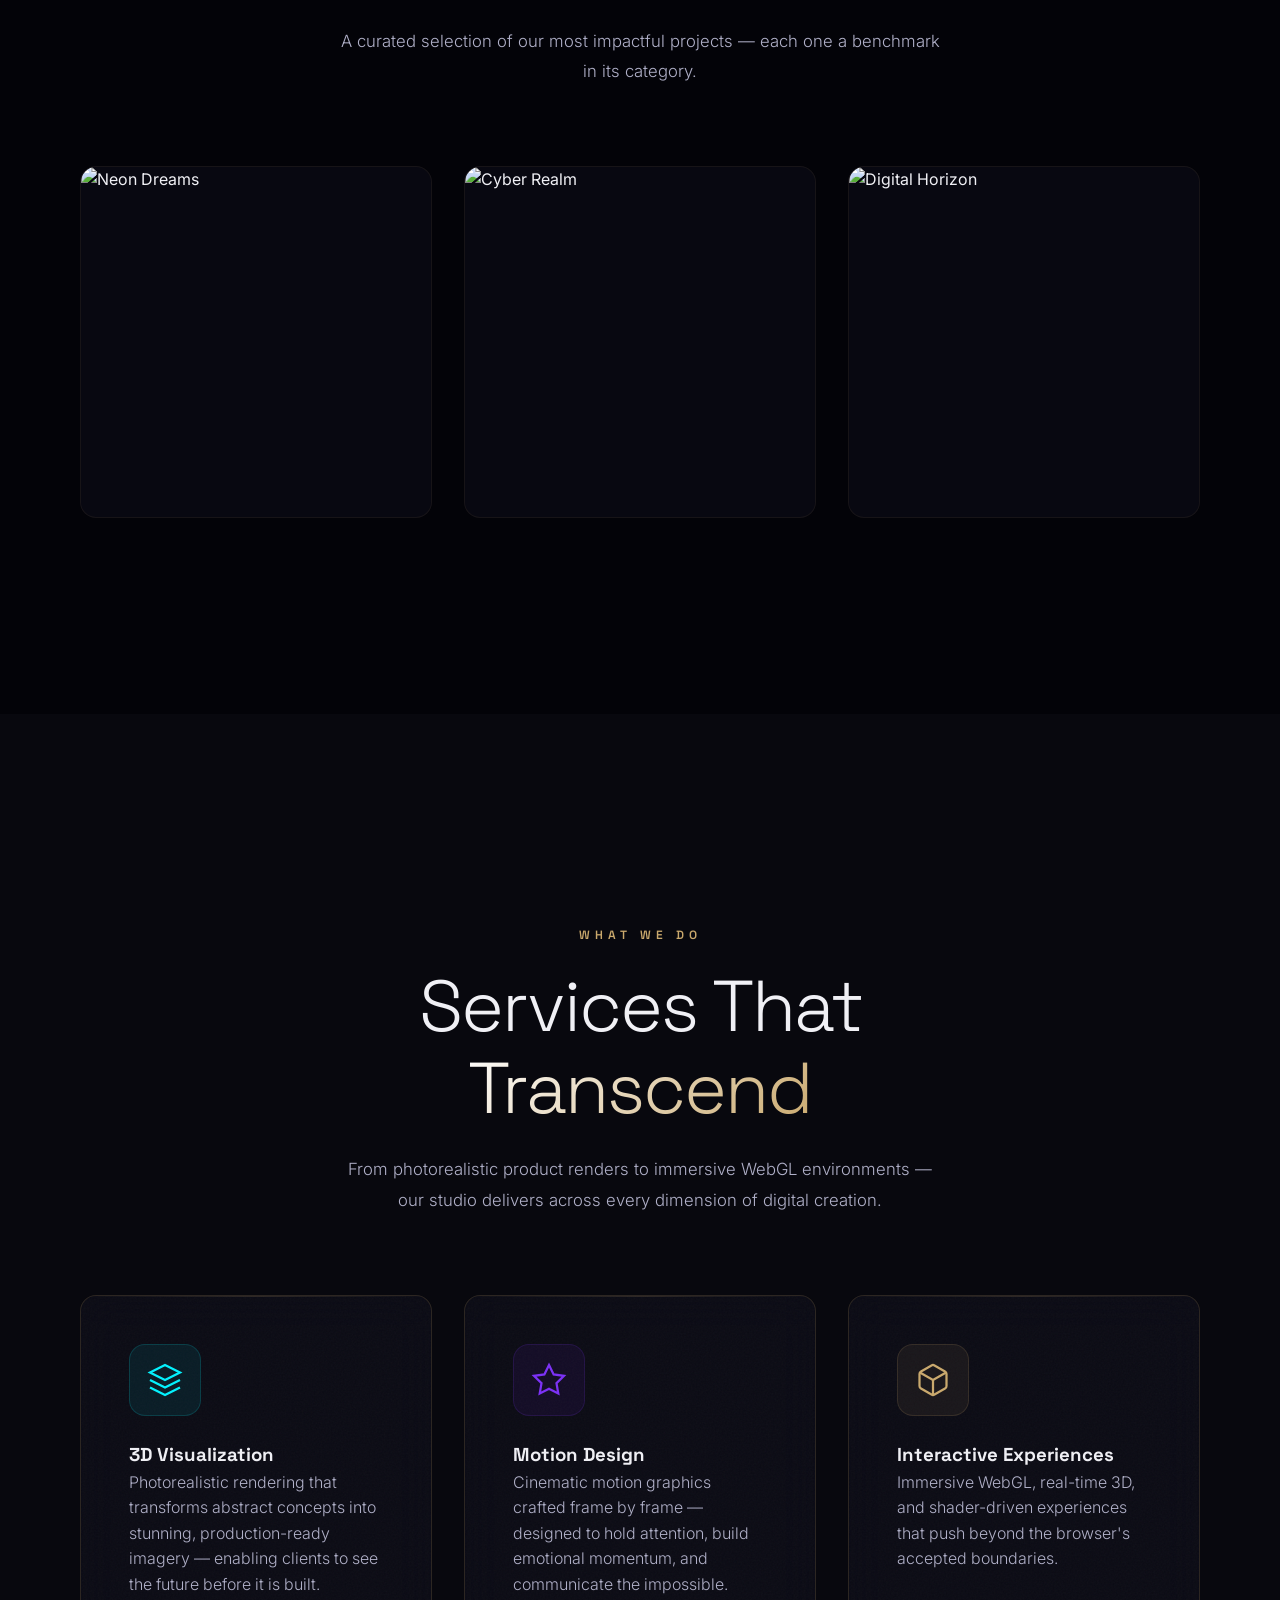
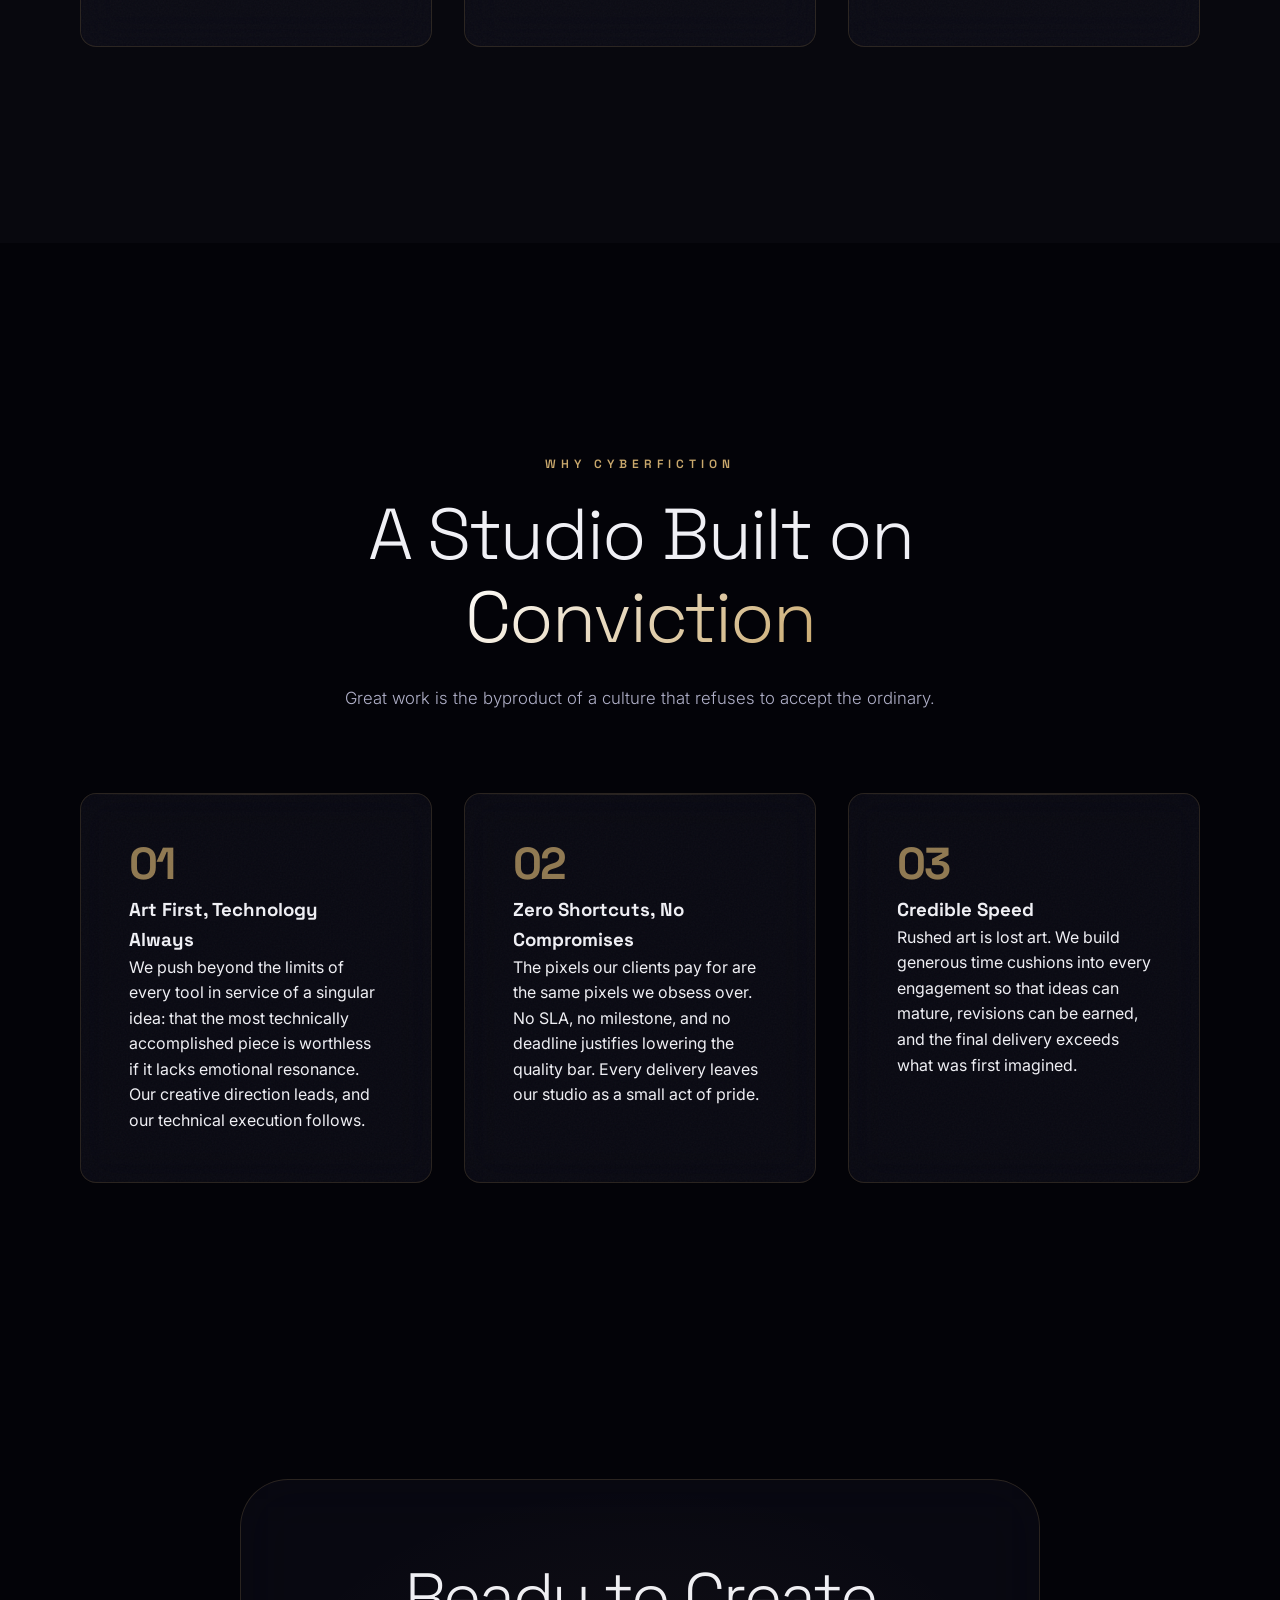
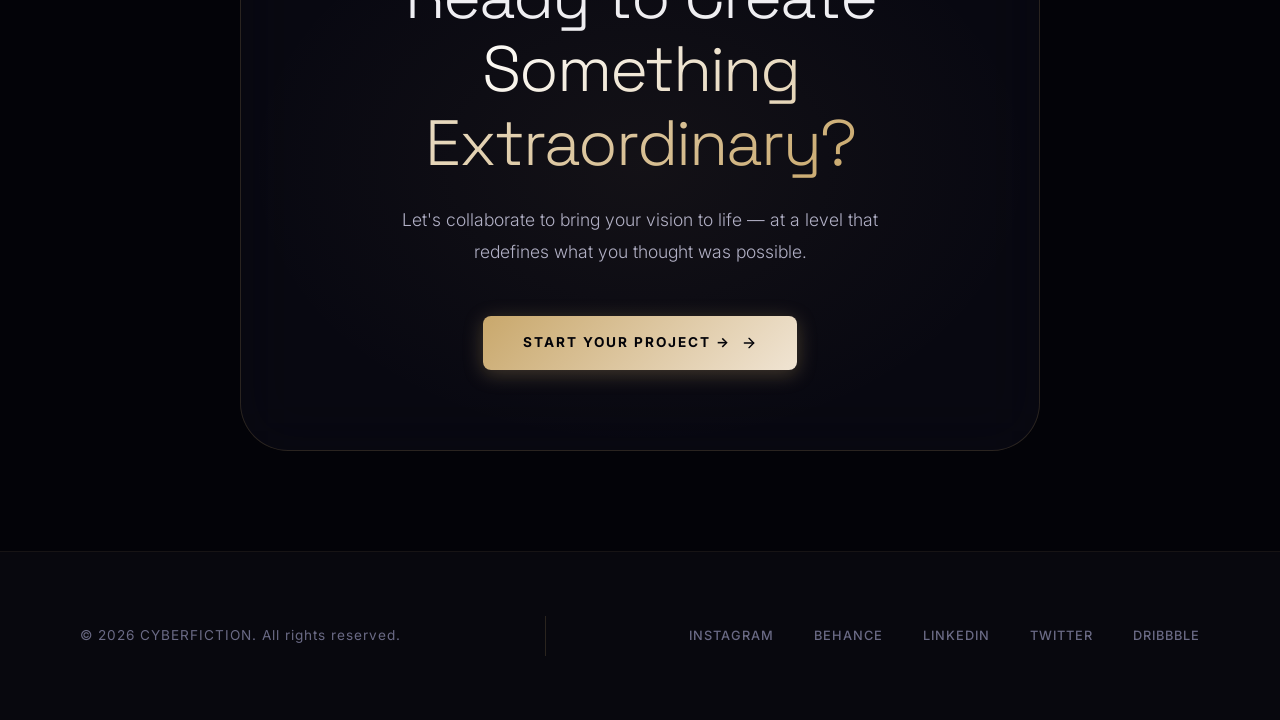
==== commit 150746ec: "feat(ui): upgrade to version 6.0 with PBR-inspired 3D pipeline Implement a major update to the visua" ====
--- a/index.html
+++ b/index.html
@@ -11,6 +11,8 @@
     <link rel="preconnect" href="https://fonts.gstatic.com" crossorigin>
     <link rel="preload" href="https://fonts.googleapis.com/css2?family=Inter:wght@100;200;300;400;500;600;700;800;900&display=swap" as="style">
     <link href="https://fonts.googleapis.com/css2?family=Inter:wght@100;200;300;400;500;600;700;800;900&display=swap" rel="stylesheet">
+    <link rel="preload" href="https://fonts.googleapis.com/css2?family=Space+Grotesk:wght@300;400;500;600;700&display=swap" as="style">
+    <link href="https://fonts.googleapis.com/css2?family=Space+Grotesk:wght@300;400;500;600;700&display=swap" rel="stylesheet">
     <link rel="stylesheet" href="assets/css/style.css">
 </head>
 <body>
@@ -27,12 +29,9 @@
     <div class="ambient-glow ambient-glow--cyan"></div>
     <div class="ambient-glow ambient-glow--purple"></div>
 
-    <!-- Fullscreen background canvas -->
     <div id="canvas-container">
         <canvas id="model-canvas"></canvas>
     </div>
-
-    <!-- Particle Canvas -->
     <canvas id="particles-canvas"></canvas>
 
     <!-- Navigation -->
@@ -102,6 +101,9 @@
                 <div class="hero-model-wrap">
                     <canvas id="hero-model-canvas"></canvas>
                     <div class="hero-model-glow"></div>
+                    <img id="model-lqip" src="assets/models/male0001-tiny.png"
+                         style="width:100%;height:100%;object-fit:contain;position:absolute;inset:0;z-index:1;filter:blur(20px);opacity:0.35;transition:opacity 0.6s ease;border-radius:var(--radius-xl);"
+                         alt="Loading 3D model…" width="160" height="125" loading="eager">
                 </div>
             </div>
 
@@ -111,73 +113,133 @@
             </div>
         </section>
 
-        <!-- ===== SHOWCASE SECTION ===== -->
-        <section class="section" id="showcase">
+        <!-- ===== OUR PHILOSOPHY — LESSON / PHILOSOPHY SECTION ===== -->
+        <section class="section section--lesson" style="background:var(--bg-secondary);">
+            <div class="page-container">
+                <div class="section-header">
+                    <div class="section-eyebrow">Our Philosophy</div>
+                    <h2 class="section-title">Where Art Meets <span class="gradient-text">Algorithms</span></h2>
+                </div>
+
+                <div class="lesson-body">
+                    <p class="lesson-lede">
+                        At CYBERFICTION, we believe that extraordinary digital experiences arise from the tension between artistic intuition and engineering precision — not from the absence of either. Every pixel, every frame, every polygon is a deliberate act of craft.
+                    </p>
+
+                    <h3 class="lesson-subhead">The Discipline of Detail</h3>
+                    <p>
+                        In the world of 3D, the difference between "good" and "unforgettable" lives in the details that most people never consciously notice. Subsurface scattering that makes skin feel alive under light. Caustic refraction patterns that dance across a surface just so. The micro-occlusion that tells the eye this surface has touched something before. These are not flourishes — they are commitments to the truth of how things look when they truly exist.
+                    </p>
+                    <p>
+                        Our artists bring this obsessive attention to detail across every phase of production. From the first concept sketch to the final image-render pass, we ask not "is this passable?" but "is this the very best it can possibly be?" That standard separates a portfolio from a legacy.
+                    </p>
+
+                    <h3 class="lesson-subhead">Color as Narrative</h3>
+                    <p>
+                        Color in 3D is never merely decorative — it is storytelling. The warmth of a gold accent casting long shadows in a productviz, the sickly cyan glow inside a server rack, the purple dusk bleeding across a building facade at golden hour. We build every render palette around the emotional truth of what we are depicting, so that the viewer feels the scene before they understand it.
+                    </p>
+                    <p>
+                        This same philosophy drives every pixel of our web presence. The interplay of our dark ground, our signature warm gold, and our sharp cyan accents is not arbitrary. It mirrors the way light behaves in great 3D environments: layered, intentional, and always purposeful. Our website is not just a portfolio — it is a living argument for the standard we bring to every project.
+                    </p>
+                </div>
+            </div>
+        </section>
+
+<!-- ===== SHOWCASE SECTION ===== -->
+         <section class="section section--shot-2" id="showcase">
             <div class="page-container">
                 <div class="section-header">
                     <div class="section-eyebrow">Featured Work</div>
                     <h2 class="section-title">Crafting Digital <span class="gradient-text">Masterpieces</span></h2>
-                    <p class="section-desc">A curated selection of our most impactful projects.</p>
+                    <p class="section-desc">A curated selection of our most impactful projects — each one a benchmark in its category.</p>
                 </div>
                 <div class="portfolio-grid">
-                    <div class="glass-card" style="padding:0;overflow:hidden;min-height:280px;position:relative;">
-                        <img src="https://images.unsplash.com/photo-1633356122544-f134324a6cee?w=800&h=800&fit=crop" alt="Neon Dreams" width="800" height="800" loading="lazy" style="width:100%;height:100%;object-fit:cover;transition:transform 0.6s ease;">
-                        <div style="position:absolute;bottom:0;left:0;right:0;padding:2rem;background:linear-gradient(transparent,rgba(3,3,8,0.9));">
-                            <h4 style="font-size:1.3rem;font-weight:600;margin-bottom:0.3rem;">Neon Dreams</h4>
-                            <span style="font-size:0.75rem;letter-spacing:2px;text-transform:uppercase;color:var(--accent-gold);">Photorealistic Visualization</span>
-                        </div>
-                    </div>
-                    <div class="glass-card" style="padding:0;overflow:hidden;min-height:280px;position:relative;">
-                        <img src="https://images.unsplash.com/photo-1634017839464-5c339ebe3cb4?w=800&h=800&fit=crop" alt="Cyber Realm" width="800" height="800" loading="lazy" style="width:100%;height:100%;object-fit:cover;transition:transform 0.6s ease;">
-                        <div style="position:absolute;bottom:0;left:0;right:0;padding:2rem;background:linear-gradient(transparent,rgba(3,3,8,0.9));">
-                            <h4 style="font-size:1.3rem;font-weight:600;margin-bottom:0.3rem;">Cyber Realm</h4>
-                            <span style="font-size:0.75rem;letter-spacing:2px;text-transform:uppercase;color:var(--accent-cyan);">Interactive Experience</span>
-                        </div>
-                    </div>
-                    <div class="glass-card" style="padding:0;overflow:hidden;min-height:280px;position:relative;">
-                        <img src="https://images.unsplash.com/photo-1635070041078-e363dbe005cb?w=800&h=800&fit=crop" alt="Digital Horizon" width="800" height="800" loading="lazy" style="width:100%;height:100%;object-fit:cover;transition:transform 0.6s ease;">
-                        <div style="position:absolute;bottom:0;left:0;right:0;padding:2rem;background:linear-gradient(transparent,rgba(3,3,8,0.9));">
-                            <h4 style="font-size:1.3rem;font-weight:600;margin-bottom:0.3rem;">Digital Horizon</h4>
-                            <span style="font-size:0.75rem;letter-spacing:2px;text-transform:uppercase;color:var(--accent-magenta);">Cinematic Motion</span>
-                        </div>
-                    </div>
-                </div>
-            </div>
-        </section>
-
-        <!-- ===== SERVICES SECTION ===== -->
-        <section class="section" style="background:var(--bg-secondary);">
+                    <div class="portfolio-card">
+                        <img src="https://images.unsplash.com/photo-1633356122544-f134324a6cee?w=800&h=800&fit=crop" alt="Neon Dreams" width="800" height="800" loading="lazy">
+                        <div class="portfolio-card__content">
+                            <h4>Neon Dreams</h4>
+                            <span>Photorealistic Visualization</span>
+                        </div>
+                    </div>
+                    <div class="portfolio-card">
+                        <img src="https://images.unsplash.com/photo-1634017839464-5c339ebe3cb4?w=800&h=800&fit=crop" alt="Cyber Realm" width="800" height="800" loading="lazy">
+                        <div class="portfolio-card__content">
+                            <h4>Cyber Realm</h4>
+                            <span>Interactive Experience</span>
+                        </div>
+                    </div>
+                    <div class="portfolio-card">
+                        <img src="https://images.unsplash.com/photo-1635070041078-e363dbe005cb?w=800&h=800&fit=crop" alt="Digital Horizon" width="800" height="800" loading="lazy">
+                        <div class="portfolio-card__content">
+                            <h4>Digital Horizon</h4>
+                            <span>Cinematic Motion</span>
+                        </div>
+                    </div>
+                </div>
+            </div>
+        </section>
+
+<!-- ===== SERVICES SECTION ===== -->
+         <section class="section section--shot-3" style="background:var(--bg-secondary);">
             <div class="page-container">
                 <div class="section-header">
                     <div class="section-eyebrow">What We Do</div>
                     <h2 class="section-title">Services That <span class="gradient-text">Transcend</span></h2>
-                    <p class="section-desc">From photorealistic visualization to immersive interactive experiences.</p>
+                    <p class="section-desc">From photorealistic product renders to immersive WebGL environments — our studio delivers across every dimension of digital creation.</p>
                 </div>
                 <div class="services-grid">
                     <div class="glass-card">
                         <div class="service-icon" style="background:rgba(0,243,255,0.08);border-radius:16px;border:1px solid rgba(0,243,255,0.15);"><svg width="36" height="36" viewBox="0 0 24 24" fill="none" stroke="var(--accent-cyan)" stroke-width="1.5"><path d="M12 2L2 7l10 5 10-5-10-5zM2 17l10 5 10-5M2 12l10 5 10-5"/></svg></div>
                         <h3>3D Visualization</h3>
-                        <p style="color:var(--text-secondary);font-weight:300;">Photorealistic rendering that transforms concepts into stunning, production-ready imagery.</p>
+                        <p style="color:var(--text-secondary);font-weight:300;">Photorealistic rendering that transforms abstract concepts into stunning, production-ready imagery — enabling clients to see the future before it is built.</p>
                     </div>
                     <div class="glass-card">
                         <div class="service-icon" style="background:rgba(123,47,247,0.08);border-radius:16px;border:1px solid rgba(123,47,247,0.15);"><svg width="36" height="36" viewBox="0 0 24 24" fill="none" stroke="var(--accent-purple)" stroke-width="1.5"><polygon points="12 2 15.09 8.26 22 9.27 17 14.14 18.18 21.02 12 17.77 5.82 21.02 7 14.14 2 9.27 8.91 8.26 12 2"/></svg></div>
                         <h3>Motion Design</h3>
-                        <p style="color:var(--text-secondary);font-weight:300;">Cinematic motion graphics that tell compelling stories through every frame.</p>
+                        <p style="color:var(--text-secondary);font-weight:300;">Cinematic motion graphics crafted frame by frame — designed to hold attention, build emotional momentum, and communicate the impossible.</p>
                     </div>
                     <div class="glass-card">
                         <div class="service-icon" style="background:rgba(201,168,108,0.08);border-radius:16px;border:1px solid rgba(201,168,108,0.15);"><svg width="36" height="36" viewBox="0 0 24 24" fill="none" stroke="var(--accent-gold)" stroke-width="1.5"><path d="M21 16V8a2 2 0 0 0-1-1.73l-7-4a2 2 0 0 0-2 0l-7 4A2 2 0 0 0 3 8v8a2 2 0 0 0 1 1.73l7 4a2 2 0 0 0 2 0l7-4A2 2 0 0 0 21 16z"/><polyline points="3.27 6.96 12 12.01 20.73 6.96"/><line x1="12" y1="22.08" x2="12" y2="12"/></svg></div>
                         <h3>Interactive Experiences</h3>
-                        <p style="color:var(--text-secondary);font-weight:300;">Immersive WebGL and real-time 3D experiences that push boundaries.</p>
-                    </div>
-                </div>
-            </div>
-        </section>
-
-        <!-- ===== CTA ===== -->
-        <section class="cta-section">
+                        <p style="color:var(--text-secondary);font-weight:300;">Immersive WebGL, real-time 3D, and shader-driven experiences that push beyond the browser's accepted boundaries.</p>
+                    </div>
+                </div>
+            </div>
+        </section>
+
+        <!-- ===== WHY CYBERFICTION / METHOD SECTION ===== -->
+        <section class="section">
+            <div class="page-container">
+                <div class="section-header">
+                    <div class="section-eyebrow">Why CYBERFICTION</div>
+                    <h2 class="section-title">A Studio Built on <span class="gradient-text">Conviction</span></h2>
+                    <p class="section-desc">Great work is the byproduct of a culture that refuses to accept the ordinary.</p>
+                </div>
+                <div class="philosophy-grid">
+                    <div class="glass-card">
+                        <div class="philosophy-number">01</div>
+                        <h3>Art First, Technology Always</h3>
+                        <p>We push beyond the limits of every tool in service of a singular idea: that the most technically accomplished piece is worthless if it lacks emotional resonance. Our creative direction leads, and our technical execution follows.</p>
+                    </div>
+                    <div class="glass-card">
+                        <div class="philosophy-number">02</div>
+                        <h3>Zero Shortcuts, No Compromises</h3>
+                        <p>The pixels our clients pay for are the same pixels we obsess over. No SLA, no milestone, and no deadline justifies lowering the quality bar. Every delivery leaves our studio as a small act of pride.</p>
+                    </div>
+                    <div class="glass-card">
+                        <div class="philosophy-number">03</div>
+                        <h3>Credible Speed</h3>
+                        <p>Rushed art is lost art. We build generous time cushions into every engagement so that ideas can mature, revisions can be earned, and the final delivery exceeds what was first imagined.</p>
+                    </div>
+                </div>
+            </div>
+        </section>
+
+<!-- ===== CTA ===== -->
+         <section class="cta-section section--shot-4">
             <div class="cta-box">
                 <h2 class="cta-title">Ready to Create <span class="gradient-text">Something Extraordinary?</span></h2>
-                <p class="cta-desc">Let's collaborate to bring your vision to life.</p>
+                <p class="cta-desc">Let's collaborate to bring your vision to life — at a level that redefines what you thought was possible.</p>
                 <a href="pages/contact.html" class="btn-primary">Start Your Project →<svg width="16" height="16" viewBox="0 0 24 24" fill="none" stroke="currentColor" stroke-width="2" stroke-linecap="round" stroke-linejoin="round"><line x1="5" y1="12" x2="19" y2="12"></line><polyline points="12 5 19 12 12 19"></polyline></svg></a>
             </div>
         </section>
@@ -198,4 +260,4 @@
     <script src="https://cdnjs.cloudflare.com/ajax/libs/gsap/3.12.5/ScrollTrigger.min.js" defer></script>
     <script src="assets/js/script.js" defer></script>
 </body>
-</html>+</html>
--- a/assets/css/style.css
+++ b/assets/css/style.css
@@ -1,24 +1,26 @@
 /* ============================================
-   CYBERFICTION - Premium 3D Creative Studio
-   Production-Ready Stylesheet v5.0
-   ============================================ */
+    CYBERFICTION - Premium 3D Creative Studio
+    Production-Ready Stylesheet v6.0
+    ============================================ */
+
+@import url('https://fonts.googleapis.com/css2?family=Space+Grotesk:wght@300;400;500;600;700&display=swap');
 
 :root {
-    --bg-primary: #030308;
-    --bg-secondary: #08080e;
-    --bg-card: rgba(12, 12, 24, 0.6);
-    --accent-gold: #c9a86c;
+    --bg-primary:    #030308;
+    --bg-secondary:  #08080e;
+    --bg-card:       rgba(12, 12, 24, 0.6);
+    --accent-gold:   #c9a86c;
     --accent-gold-light: #f0e4d3;
-    --accent-cyan: #00f3ff;
+    --accent-cyan:   #00f3ff;
     --accent-magenta: #ff00ff;
     --accent-purple: #7b2ff7;
-    --accent-blue: #3b82f6;
-    --text-primary: #f0f0f5;
+    --accent-blue:   #3b82f6;
+    --text-primary:  #f0f0f5;
     --text-secondary: #b0b0c8;
-    --text-muted: #6a6a85;
-    --glass-border: rgba(201, 168, 108, 0.18);
+    --text-muted:    #6a6a85;
+    --glass-border:       rgba(201, 168, 108, 0.18);
     --glass-border-light: rgba(201, 168, 108, 0.08);
-    --glass-glow: rgba(201, 168, 108, 0.06);
+    --glass-glow:         rgba(201, 168, 108, 0.06);
     --gradient-gold: linear-gradient(135deg, var(--accent-gold), var(--accent-gold-light));
     --gradient-text: linear-gradient(135deg, #ffffff 0%, var(--accent-gold) 100%);
     --font-primary: 'Inter', -apple-system, BlinkMacSystemFont, sans-serif;
@@ -29,6 +31,8 @@
     --transition-medium: 0.4s cubic-bezier(0.4, 0, 0.2, 1);
     --transition-slow: 0.7s cubic-bezier(0.4, 0, 0.2, 1);
     --radius-sm: 8px; --radius-md: 16px; --radius-lg: 32px; --radius-xl: 48px;
+    --space-1:0.25rem;--space-2:0.5rem;--space-3:0.75rem;--space-4:1rem;--space-5:1.5rem;--space-6:2rem;--space-7:3rem;--space-8:4rem;--space-10:6rem;
+    --font-display: 'Space Grotesk', 'Inter', -apple-system, sans-serif;
 }
 
 @font-face {
@@ -39,7 +43,6 @@
 html { overflow-y: scroll; -webkit-text-size-adjust: 100%; scroll-behavior: smooth; }
 
 *, *::before, *::after { margin: 0; padding: 0; box-sizing: border-box; }
-
 html { font-size: 16px; }
 
 body {
@@ -55,23 +58,26 @@
     text-rendering: optimizeLegibility;
 }
 
-/* GPU Layers */
+/* ─── GPU Layers ──────────────────────────────────────────────────────────── */
 .hero-model-wrap, #canvas-container, #particles-canvas {
-    will-change: transform; -webkit-backface-visibility: hidden; backface-visibility: hidden;
+    will-change: transform;
+    -webkit-backface-visibility: hidden;
+    backface-visibility: hidden;
 }
 .hero-section, #nav, footer { contain: layout style; }
 * { touch-action: manipulation; }
 
+/* ─── Scrollbar ───────────────────────────────────────────────────────────── */
 ::-webkit-scrollbar { width: 6px; }
 ::-webkit-scrollbar-track { background: var(--bg-primary); }
-::-webkit-scrollbar-thumb { background: linear-gradient(180deg, var(--accent-gold-dark, #a88a52), var(--accent-gold)); border-radius: 3px; }
+::-webkit-scrollbar-thumb { border-radius: 3px; }
 * { scrollbar-width: thin; scrollbar-color: #a88a52 var(--bg-primary); }
 
 ::selection { background: var(--accent-gold); color: var(--bg-primary); }
 a { color: inherit; text-decoration: none; }
-img { max-width: 100%; height: auto; display: block; }
-
-/* Custom Cursor */
+img { max-width: 100%; height: auto; display: block; object-fit: cover; }
+
+/* ─── Custom Cursor ───────────────────────────────────────────────────────── */
 .custom-cursor {
     position: fixed; width: 30px; height: 30px; border: 1.5px solid var(--accent-gold);
     border-radius: 50%; pointer-events: none; z-index: 10000;
@@ -84,7 +90,7 @@
     transform: translate(-50%, -50%); transition: transform 0.1s ease;
 }
 
-/* Preloader */
+/* ─── Preloader ───────────────────────────────────────────────────────────── */
 .loading-overlay {
     position: fixed; inset: 0; background: var(--bg-primary); z-index: 10002;
     display: flex; flex-direction: column; align-items: center; justify-content: center;
@@ -94,31 +100,38 @@
 .loader-ring { width: 80px; height: 80px; position: relative; }
 .loader-ring::before, .loader-ring::after { content: ''; position: absolute; border-radius: 50%; border: 2px solid transparent; }
 .loader-ring::before { inset: 0; border-top-color: var(--accent-gold); border-right-color: var(--accent-cyan); animation: spin 1.2s linear infinite; }
-.loader-ring::after { inset: 12px; border-bottom-color: var(--accent-purple); border-left-color: var(--accent-gold-light); animation: spin 0.8s linear infinite reverse; }
+.loader-ring::after  { inset: 12px; border-bottom-color: var(--accent-purple); border-left-color: var(--accent-gold-light); animation: spin 0.8s linear infinite reverse; }
 @keyframes spin { to { transform: rotate(360deg); } }
 .loader-text { margin-top: 24px; font-size: 0.85rem; letter-spacing: 4px; text-transform: uppercase; color: var(--text-muted); animation: pulse 1.5s ease-in-out infinite; }
 @keyframes pulse { 0%, 100% { opacity: 0.4; } 50% { opacity: 1; } }
-
-/* Navigation */
+.glass-card, .bento-card { backdrop-filter: blur(20px) saturate(140%); }
+.cta-box, .contact-container { backdrop-filter: blur(30px) saturate(160%); }
+.hero-model-wrap { backdrop-filter: blur(10px) saturate(120%); }
+
+/* ─── Navigation ──────────────────────────────────────────────────────────── */
 #nav {
     position: fixed; top: 0; left: 0; width: 100%; height: var(--nav-height);
     display: flex; justify-content: space-between; align-items: center;
     padding: 0 var(--container-padding); z-index: 1000;
     transition: all var(--transition-medium);
 }
-#nav::after { content: ''; position: absolute; bottom: 0; left: 0; width: 100%; height: 1px; background: linear-gradient(90deg, transparent, var(--glass-border), transparent); }
-#nav.scrolled { background: rgba(3, 3, 8, 0.92); backdrop-filter: blur(30px); -webkit-backdrop-filter: blur(30px); height: 64px; }
+#nav::after {
+    content: ''; position: absolute; bottom: 0; left: 0; width: 100%; height: 1px;
+    background: linear-gradient(90deg, transparent, var(--glass-border), transparent);
+}
+#nav.scrolled { background: rgba(3,3,8,0.92); backdrop-filter: blur(30px); -webkit-backdrop-filter: blur(30px); height: 64px; }
 .logo { font-size: 1.5rem; font-weight: 900; letter-spacing: 6px; color: var(--text-primary); text-transform: uppercase; }
 .logo .logo-dot { color: var(--accent-gold); }
 .nav-links { display: flex; gap: 3rem; list-style: none; align-items: center; }
 .nav-links a {
     color: var(--text-secondary); font-size: 0.8rem; font-weight: 500;
-    letter-spacing: 3px; text-transform: uppercase; transition: all var(--transition-fast);
-    position: relative; padding: 0.4rem 0;
+    letter-spacing: 3px; text-transform: uppercase;
+    transition: all var(--transition-fast); position: relative; padding: 0.4rem 0;
 }
 .nav-links a::after { content: ''; position: absolute; bottom: -2px; left: 0; width: 0; height: 1.5px; background: var(--gradient-gold); transition: width var(--transition-medium); }
 .nav-links a:hover, .nav-links a.active { color: var(--accent-gold); }
 .nav-links a.active::after, .nav-links a:hover::after { width: 100%; }
+
 .nav-cta {
     padding: 0.7rem 1.8rem !important; border: 1px solid var(--accent-gold) !important;
     border-radius: var(--radius-sm) !important; color: var(--accent-gold) !important;
@@ -128,58 +141,115 @@
     text-transform: uppercase !important; cursor: pointer !important;
 }
 .nav-cta::before { content: ''; position: absolute; inset: 0; background: var(--gradient-gold); opacity: 0; transition: opacity var(--transition-medium); z-index: -1; border-radius: var(--radius-sm); }
-.nav-cta:hover { color: var(--bg-primary) !important; border-color: transparent !important; box-shadow: 0 0 24px rgba(201, 168, 108, 0.4); }
+.nav-cta:hover { color: var(--bg-primary) !important; border-color: transparent !important; box-shadow: 0 0 24px rgba(201,168,108,0.4); }
 .nav-cta:hover::before { opacity: 1; }
 .nav-cta::after { display: none !important; }
-.menu-toggle { display: none; flex-direction: column; gap: 5px; cursor: pointer; padding: 8px; z-index: 1001; }
+
+.menu-toggle  { display: none; flex-direction: column; gap: 5px; cursor: pointer; padding: 8px; z-index: 1001; }
 .menu-toggle span { width: 26px; height: 2px; background: var(--accent-gold); transition: all var(--transition-fast); border-radius: 2px; }
 .nav-mobile { display: none !important; }
 
-/* Ambient Glow */
+/* ─── Ambient Glow ─────────────────────────────────────────────────────────── */
 .ambient-glow { position: fixed; border-radius: 50%; filter: blur(120px); pointer-events: none; z-index: 0; }
-.ambient-glow--gold { width: 600px; height: 600px; background: radial-gradient(circle, var(--accent-gold), transparent 70%); opacity: 0.12; top: -200px; right: -100px; }
-.ambient-glow--cyan { width: 500px; height: 500px; background: radial-gradient(circle, var(--accent-cyan), transparent 70%); opacity: 0.1; bottom: -200px; left: -100px; }
-.ambient-glow--purple { width: 400px; height: 400px; background: radial-gradient(circle, var(--accent-purple), transparent 70%); opacity: 0.06; top: 50%; left: 50%; transform: translate(-50%, -50%); }
-
-/* Fullscreen Background Canvases */
+.ambient-glow--gold   { width: 600px; height: 600px; background: radial-gradient(circle, var(--accent-gold), transparent 70%); opacity: 0.12; top: -200px; right: -100px; }
+.ambient-glow--cyan   { width: 500px; height: 500px; background: radial-gradient(circle, var(--accent-cyan), transparent 70%); opacity: 0.10; bottom: -200px; left: -100px; }
+.ambient-glow--purple { width: 400px; height: 400px; background: radial-gradient(circle, var(--accent-purple), transparent 70%); opacity: 0.06; top: 50%; left: 50%; transform: translate(-50%,-50%); }
+
+/* ─── Fullscreen Background Canvases ───────────────────────────────────────── */
 #canvas-container { position: fixed; inset: 0; z-index: 1; pointer-events: none; overflow: hidden; }
 #canvas-container canvas { width: 100vw !important; height: 100vh !important; object-fit: cover; }
-#particles-canvas { position: fixed; inset: 0; z-index: 2; pointer-events: none; }
-#particles-canvas { width: 100vw !important; height: 100vh !important; }
-
-/* Main */
+#particles-canvas { position: fixed; inset: 0; z-index: 2; pointer-events: none; width: 100vw !important; height: 100vh !important; }
+
+/* ─── Main / Layout ───────────────────────────────────────────────────────── */
 #main { position: relative; z-index: 10; }
 .page-container { max-width: 1600px; margin: 0 auto; padding: calc(var(--nav-height) + 2rem) var(--container-padding) 6rem; }
 
-/* Hero Section */
-.hero-section {
-    min-height: 100vh; display: flex; align-items: center; justify-content: center;
-    position: relative; overflow: hidden; padding-top: var(--nav-height);
-}
-.hero-grid {
-    display: grid; grid-template-columns: 1fr 1.2fr; gap: 4rem;
-    align-items: center; width: 100%; max-width: 1400px; margin: 0 auto; padding: 0 2rem;
-}
-.hero-content { position: relative; z-index: 10; }
+/* ─── Typography System ───────────────────────────────────────────────────── */
 .hero-eyebrow {
     display: inline-flex; align-items: center; gap: 0.8rem;
     font-size: 0.8rem; font-weight: 600; letter-spacing: 4px; text-transform: uppercase;
-    color: var(--accent-cyan); margin-bottom: 2rem; padding: 0.5rem 1.2rem;
-    background: rgba(0, 243, 255, 0.06); border: 1px solid rgba(0, 243, 255, 0.15); border-radius: 50px;
+    color: var(--accent-cyan); margin-bottom: 2rem;
+    padding: 0.5rem 1.2rem;
+    background: rgba(0,243,255,0.06);
+    border: 1px solid rgba(0,243,255,0.15);
+    border-radius: 50px;
 }
 .hero-eyebrow::before { content: ''; width: 6px; height: 6px; background: var(--accent-cyan); border-radius: 50%; animation: blink 2s ease-in-out infinite; }
 @keyframes blink { 0%, 100% { opacity: 1; } 50% { opacity: 0.3; } }
-.hero-title { font-size: clamp(3.5rem, 9vw, 7.5rem); font-weight: 100; line-height: 1.05; letter-spacing: -4px; margin-bottom: 1.5rem; }
+
+.hero-title {
+    font-size: clamp(3.5rem, 9vw, 7.5rem);
+    font-weight: 100; line-height: 1.05; letter-spacing: -4px; margin-bottom: 1.5rem;
+}
 .gradient-text { background: var(--gradient-text); -webkit-background-clip: text; -webkit-text-fill-color: transparent; background-clip: text; }
-.outline-text { -webkit-text-stroke: 1.5px rgba(255, 255, 255, 0.3); -webkit-text-fill-color: transparent; }
-.hero-description { font-size: clamp(0.95rem, 1.5vw, 1.15rem); font-weight: 300; color: var(--text-secondary); line-height: 1.8; max-width: 520px; margin-bottom: 3rem; }
+.outline-text   { -webkit-text-stroke: 1.5px rgba(255, 255, 255, 0.3); -webkit-text-fill-color: transparent; }
+.hero-title, .cta-title, .section-title { font-family: var(--font-display); }
+.section-eyebrow, .hero-eyebrow         { font-family: var(--font-display); font-weight: 500; }
+.portfolio-card__content h4, .portfolio-info h4 { font-family: var(--font-display); font-weight: 600; }
+.stat-number, .philosophy-number        { font-family: var(--font-display); font-weight: 700; letter-spacing: -2px; }
+h3, h4 { font-family: var(--font-display); }
+
+.hero-description {
+    font-size: clamp(0.95rem, 1.5vw, 1.15rem);
+    font-weight: 300; color: var(--text-secondary); line-height: 1.8;
+    max-width: 520px; margin-bottom: 3rem;
+}
+
 .hero-actions { display: flex; gap: 1.5rem; flex-wrap: wrap; align-items: center; }
-.hero-stats { display: flex; gap: 3rem; margin-top: 4rem; padding-top: 2.5rem; border-top: 1px solid rgba(255,255,255,0.06); }
-.hero-stat { text-align: left; }
+.hero-stats   { display: flex; gap: 3rem; margin-top: 4rem; padding-top: 2.5rem; border-top: 1px solid rgba(255,255,255,0.06); }
+.hero-stat    { text-align: left; }
 .hero-stat-number { font-size: 2rem; font-weight: 200; color: var(--accent-gold); letter-spacing: -1px; line-height: 1; margin-bottom: 0.3rem; }
-.hero-stat-label { font-size: 0.7rem; letter-spacing: 3px; text-transform: uppercase; color: var(--text-muted); font-weight: 500; }
-
-/* ===== 3D MODEL HERO CANVAS - EXPLICIT SIZING ===== */
+.hero-stat-label  { font-size: 0.7rem; letter-spacing: 3px; text-transform: uppercase; color: var(--text-muted); font-weight: 500; }
+
+/* ─── Body Copy ───────────────────────────────────────────────────────────── */
+.body-copy {
+    font-size: 1.08rem;
+    color: var(--text-secondary);
+    font-weight: 300;
+    line-height: 1.85;
+    margin-bottom: 1.6rem;
+}
+
+/* ─── Lesson / Philosophy Section ─────────────────────────────────────────── */
+.section--lesson .lesson-body {
+    max-width: 740px; margin: 0 auto;
+}
+.lesson-lede {
+    font-size: 1.35rem;
+    font-weight: 200;
+    color: var(--text-primary);
+    line-height: 1.7;
+    margin-bottom: 2.5rem;
+    border-left: 3px solid var(--accent-gold);
+    padding-left: 1.8rem;
+}
+.lesson-subhead {
+    font-size: 1.1rem;
+    font-weight: 600;
+    color: var(--accent-gold);
+    letter-spacing: 2px;
+    text-transform: uppercase;
+    margin-bottom: 1rem;
+    margin-top: 3rem;
+}
+
+/* ─── Philosophy Grid ─────────────────────────────────────────────────────── */
+.philosophy-grid {
+    display: grid;
+    grid-template-columns: repeat(auto-fit, minmax(300px, 1fr));
+    gap: 2rem;
+    max-width: 1200px;
+    margin: 3rem auto 0;
+}
+.philosophy-grid .glass-card .philosophy-number {
+    font-size: 2.8rem; font-weight: 900;
+    color: var(--accent-gold);
+    line-height: 1; margin-bottom: 0.5rem;
+    letter-spacing: -2px;
+    opacity: 0.7;
+}
+
+/* ─── 3D MODEL CANVAS ─────────────────────────────────────────────────────── */
 .hero-model-wrap {
     position: relative;
     width: 100%;
@@ -189,9 +259,25 @@
     border-radius: var(--radius-xl);
     overflow: hidden;
     border: 1px solid var(--glass-border);
-    background: radial-gradient(ellipse at center, rgba(201,168,108,0.08) 0%, transparent 70%);
-    box-shadow: 0 0 100px rgba(201,168,108,0.1), 0 40px 120px rgba(0,0,0,0.5), inset 0 0 80px rgba(201,168,108,0.05);
+    background: transparent;
     flex-shrink: 0;
+    backdrop-filter: blur(10px) saturate(120%);
+}
+.hero-model-wrap::before {
+    content: ''; position: absolute; inset: 0; z-index: -1;
+    background: radial-gradient(ellipse 60% 30% at 50% 80%,
+        rgba(0,0,0,0.50) 0%,
+        rgba(0,0,0,0.18) 40%,
+        transparent 70%);
+    filter: blur(14px);
+    transform: translateY(18px) scaleY(0.65);
+}
+.hero-model-wrap::after {
+    content: ''; position: absolute; inset: -60px; z-index: -2;
+    background: radial-gradient(ellipse 80% 50% at 50% 120%,
+        rgba(201,168,108,0.12) 0%,
+        rgba(201,168,108,0.04) 50%, transparent 70%);
+    filter: blur(40px);
 }
 .hero-model-wrap canvas#hero-model-canvas {
     display: block;
@@ -206,8 +292,9 @@
     pointer-events: none; z-index: 3;
 }
 .hero-model-glow::before { content: ''; position: absolute; inset: -14px; border-radius: 50%; border: 1px solid rgba(201,168,108,0.06); }
-.hero-model-glow::after { content: ''; position: absolute; inset: -28px; border-radius: 50%; border: 1px dashed rgba(201,168,108,0.04); }
-
+.hero-model-glow::after  { content: ''; position: absolute; inset: -28px; border-radius: 50%; border: 1px dashed rgba(201,168,108,0.04); }
+
+/* ─── Scroll Indicator ────────────────────────────────────────────────────── */
 .scroll-indicator {
     position: absolute; bottom: -50px; left: 50%; transform: translateX(-50%);
     display: flex; flex-direction: column; align-items: center; gap: 8px;
@@ -215,15 +302,17 @@
     animation: float 2s ease-in-out infinite;
 }
 .scroll-indicator svg { animation: scrollBounce 2s ease-in-out infinite; }
-@keyframes float { 0%,100% { transform: translateX(-50%) translateY(0); } 50% { transform: translateX(-50%) translateY(8px); } }
-@keyframes scrollBounce { 0%,100% { transform: translateY(0); opacity: 0.6; } 50% { transform: translateY(8px); opacity: 1; } }
-
-/* Sections */
+@keyframes float       { 0%,100% { transform: translateX(-50%) translateY(0); } 50% { transform: translateX(-50%) translateY(8px); } }
+@keyframes scrollBounce{ 0%,100% { transform: translateY(0);   opacity: 0.6; } 50% { transform: translateY(8px); opacity: 1; } }
+
+/* ─── Section Headers ─────────────────────────────────────────────────────── */
 .section { padding: var(--section-gap) 0; }
-.section-header { text-align: center; max-width: 700px; margin: 0 auto 5rem; }
-.section-eyebrow { display: inline-block; font-size: 0.75rem; font-weight: 600; letter-spacing: 5px; text-transform: uppercase; color: var(--accent-gold); margin-bottom: 1.2rem; }
-.section-title { font-size: clamp(2.5rem, 6vw, 4.5rem); font-weight: 100; line-height: 1.15; letter-spacing: -2px; margin-bottom: 1.5rem; }
-.section-desc { font-size: 1.05rem; color: var(--text-secondary); line-height: 1.8; font-weight: 300; max-width: 600px; margin: 0 auto; }
+.section-header      { text-align: center; max-width: 700px; margin: 0 auto 5rem; }
+.section-eyebrow     { display: block;  font-size: 0.75rem; font-weight: 600; letter-spacing: 5px; text-transform: uppercase; color: var(--accent-gold); margin-bottom: 1.2rem; }
+.section-title       { font-size: clamp(2.5rem, 6vw, 4.5rem); font-weight: 100; line-height: 1.15; letter-spacing: -2px; margin-bottom: 1.5rem; }
+.section-desc        { font-size: 1.05rem; color: var(--text-secondary); line-height: 1.8; font-weight: 300; max-width: 600px; margin: 0 auto; }
+
+/* ─── CTA Section ─────────────────────────────────────────────────────────── */
 .cta-section { padding: 100px 0; text-align: center; }
 .cta-box {
     max-width: 800px; margin: 0 auto; padding: 5rem 4rem;
@@ -233,125 +322,218 @@
 }
 .cta-box::before { content: ''; position: absolute; inset: 0; background: radial-gradient(ellipse at center, rgba(201,168,108,0.06) 0%, transparent 70%); pointer-events: none; }
 .cta-title { font-size: clamp(2.5rem, 6vw, 4rem); font-weight: 100; letter-spacing: -2px; line-height: 1.15; margin-bottom: 1.5rem; }
-.cta-desc { font-size: 1.1rem; color: var(--text-secondary); line-height: 1.8; max-width: 550px; margin: 0 auto 3rem; font-weight: 300; }
-
-/* Buttons */
+.cta-desc  { font-size: 1.1rem; color: var(--text-secondary); line-height: 1.8; max-width: 550px; margin: 0 auto 3rem; font-weight: 300; }
+
+/* ─── Buttons ─────────────────────────────────────────────────────────────── */
 .btn-primary, .btn-secondary {
-    display: inline-flex; align-items: center; gap: 0.6rem; padding: 1rem 2.5rem;
+    display: inline-flex; align-items: center; gap: 0.6rem;
+    padding: 1rem 2.5rem;
     font-family: var(--font-primary); font-size: 0.85rem; font-weight: 700;
     letter-spacing: 2px; text-transform: uppercase; border-radius: var(--radius-sm);
     cursor: pointer; transition: all var(--transition-medium); position: relative; overflow: hidden;
 }
-.btn-primary { background: var(--gradient-gold); color: var(--bg-primary); border: none; box-shadow: 0 4px 20px rgba(201,168,108,0.3); }
-.btn-primary::before { content: ''; position: absolute; inset: 0; background: linear-gradient(135deg, transparent, rgba(255,255,255,0.25), transparent); transform: translateX(-100%); transition: transform 0.6s ease; }
-.btn-primary:hover { transform: translateY(-2px); box-shadow: 0 8px 40px rgba(201,168,108,0.4); }
+.btn-primary  { background: var(--gradient-gold); color: var(--bg-primary); border: none; box-shadow: 0 4px 20px rgba(201,168,108,0.3); }
+.btn-primary::before  { content: ''; position: absolute; inset: 0; background: linear-gradient(135deg, transparent, rgba(255,255,255,0.25), transparent); transform: translateX(-100%); transition: transform 0.6s ease; }
+.btn-primary:hover    { transform: translateY(-2px); box-shadow: 0 8px 40px rgba(201,168,108,0.4); }
 .btn-primary:hover::before { transform: translateX(100%); }
 .btn-secondary { background: transparent; color: var(--text-primary); border: 1px solid rgba(255,255,255,0.12); }
 .btn-secondary::before { content: ''; position: absolute; inset: 0; background: rgba(255,255,255,0.04); transform: scaleX(0); transform-origin: left; transition: transform var(--transition-medium); border-radius: var(--radius-sm); }
-.btn-secondary:hover { border-color: var(--accent-gold); color: var(--accent-gold); box-shadow: 0 0 30px rgba(201,168,108,0.08); }
+.btn-secondary:hover    { border-color: var(--accent-gold); color: var(--accent-gold); box-shadow: 0 0 30px rgba(201,168,108,0.08); }
 .btn-secondary:hover::before { transform: scaleX(1); }
 
-.service-icon { width: 72px; height: 72px; margin-bottom: 1.5rem; display: flex; align-items: center; justify-content: center; border-radius: 16px; }
-
-/* Glass Card */
+/* ─── Glass Card ───────────────────────────────────────────────────────────── */
 .glass-card {
-    background: var(--bg-card); backdrop-filter: blur(20px); -webkit-backdrop-filter: blur(20px);
+    background: var(--bg-card);
+    backdrop-filter: blur(20px); -webkit-backdrop-filter: blur(20px);
     border: 1px solid var(--glass-border); border-radius: var(--radius-md);
-    padding: 3rem; transition: all var(--transition-medium); position: relative; overflow: hidden;
+    padding: 3rem;
+    transition: all var(--transition-medium);
+    position: relative; overflow: hidden;
 }
 .glass-card::before { content: ''; position: absolute; top: 0; left: 0; right: 0; height: 1px; background: linear-gradient(90deg, transparent, var(--glass-border), transparent); }
-.glass-card:hover { transform: translateY(-8px); border-color: var(--glass-border-light); box-shadow: 0 30px 60px rgba(0,0,0,0.4), 0 0 40px var(--glass-glow); }
-
+.glass-card:hover  { transform: translateY(-8px); border-color: var(--glass-border-light); box-shadow: 0 30px 60px rgba(0,0,0,0.4), 0 0 40px var(--glass-glow); }
+.glass-card::after {
+    content: ''; position: absolute; inset: 0; pointer-events: none; z-index: 0;
+    background-image: url("data:image/svg+xml,%3Csvg viewBox='0 0 256 256' xmlns='http://www.w3.org/2000/svg'%3E%3Cfilter id='n'%3E%3CfeTurbulence type='fractalNoise' baseFrequency='0.8' numOctaves='4' stitchTiles='stitch'/%3E%3C/filter%3E%3Crect width='100%25' height='100%25' filter='url(%23n)' opacity='0.035'/%3E%3C/svg%3E");
+}
+
+/* ─── Stats ───────────────────────────────────────────────────────────────── */
 .stats-grid { display: grid; grid-template-columns: repeat(auto-fit, minmax(200px, 1fr)); gap: 2rem; margin-top: 4rem; }
-.stat-item { text-align: center; padding: 2.5rem 2rem; background: rgba(20, 20, 30, 0.5); backdrop-filter: blur(15px); border: 1px solid var(--glass-border-light); border-radius: var(--radius-sm); transition: all var(--transition-medium); }
+.stat-item {
+    text-align: center; padding: 2.5rem 2rem;
+    background: rgba(20,20,30,0.5); backdrop-filter: blur(15px);
+    border: 1px solid var(--glass-border-light); border-radius: var(--radius-sm);
+    transition: all var(--transition-medium);
+}
 .stat-item:hover { transform: translateY(-10px); border-color: var(--glass-border); box-shadow: 0 20px 40px rgba(0,0,0,0.4), 0 0 30px rgba(201,168,108,0.12); }
 .stat-number { font-size: 4rem; font-weight: 100; color: var(--accent-gold); margin-bottom: 0.5rem; letter-spacing: -2px; line-height: 1; }
-.stat-label { font-size: 0.8rem; letter-spacing: 3px; text-transform: uppercase; color: var(--text-secondary); font-weight: 500; }
-
-.services-grid { display: grid; grid-template-columns: repeat(auto-fit, minmax(340px, 1fr)); gap: 2rem; margin-top: 3rem; }
+.stat-label  { font-size: 0.8rem; letter-spacing: 3px; text-transform: uppercase; color: var(--text-secondary); font-weight: 500; }
+
+/* ─── Services Grid ───────────────────────────────────────────────────────── */
+.services-grid  { display: grid; grid-template-columns: repeat(auto-fit, minmax(340px, 1fr)); gap: 2rem; margin-top: 3rem; }
+
+/* ─── Portfolio Cards / Grid ───────────────────────────────────────────────── */
 .portfolio-grid { display: grid; grid-template-columns: repeat(auto-fill, minmax(340px, 1fr)); gap: 2rem; margin-top: 3rem; }
-
-.about-hero-image, .services-hero-image { width: 100%; height: 400px; margin-bottom: 3rem; border-radius: var(--radius-md); overflow: hidden; position: relative; }
-.portfolio-hero-image { width: 100%; height: 350px; margin-bottom: 3rem; border-radius: var(--radius-md); overflow: hidden; position: relative; }
-.about-hero-image img, .services-hero-image img, .portfolio-hero-image img { width: 100%; height: 100%; object-fit: cover; transition: transform 0.8s ease; }
-.about-hero-image:hover img, .services-hero-image:hover img { transform: scale(1.05); }
-.about-hero-image::after, .services-hero-image::after { content: ''; position: absolute; inset: 0; background: linear-gradient(180deg, transparent 40%, rgba(3,3,8,0.8) 100%); }
-
-.portfolio-item { position: relative; aspect-ratio: 4/3; border-radius: var(--radius-md); overflow: hidden; background: var(--bg-card); border: 1px solid var(--glass-border-light); cursor: pointer; transition: all var(--transition-medium); }
+.bento-grid {
+    display: grid;
+    grid-template-columns: repeat(auto-fit, minmax(340px, 1fr));
+    grid-auto-rows: 340px;
+    gap: var(--space-4);
+}
+.bento-card {
+    border-radius: var(--radius-xl);
+    overflow: hidden;
+    background: var(--bg-card);
+    backdrop-filter: blur(20px) saturate(140%); -webkit-backdrop-filter: blur(20px) saturate(140%);
+    border: 1px solid var(--glass-border);
+    position: relative;
+    transition: all var(--transition-medium);
+    cursor: pointer;
+}
+.bento-card::before { content:'';position:absolute;top:0;left:0;right:0;height:1px;background:linear-gradient(90deg,transparent,var(--glass-border),transparent); }
+.bento-card:hover { transform:translateY(-8px);border-color:var(--glass-border-light);box-shadow:0 30px 60px rgba(0,0,0,0.4),0 0 40px var(--glass-glow); }
+.bento-card--wide  { grid-column: span 2; }
+.bento-card--tall  { grid-row: span 2; }
+@media (max-width: 768px) {
+    .bento-card--wide { grid-column: span 1; }
+}
+.portfolio-card {
+    position: relative; overflow: hidden; border-radius: var(--radius-md);
+    background: var(--bg-card); border: 1px solid var(--glass-border-light);
+    cursor: pointer; transition: all var(--transition-medium);
+    aspect-ratio: 1/1;
+}
+.portfolio-card img {
+    width: 100%; height: 100%; object-fit: cover;
+    transition: transform 0.8s var(--transition-slow);
+    display: block;
+}
+.portfolio-card__content {
+    position: absolute; bottom: 0; left: 0; right: 0; padding: 2rem; z-index: 2;
+    transform: translateY(20px); opacity: 0;
+    transition: all var(--transition-medium);
+    background: linear-gradient(transparent, rgba(3,3,8,0.88));
+}
+.portfolio-card:hover                          { transform: translateY(-8px) scale(1.02); border-color: var(--glass-border); box-shadow: 0 30px 60px rgba(0,0,0,0.5), 0 0 40px rgba(201,168,108,0.15); }
+.portfolio-card:hover img                       { transform: scale(1.08); }
+.portfolio-card:hover .portfolio-card__content  { transform: translateY(0); opacity: 1; }
+.portfolio-card__content h4  { font-size: 1.2rem; font-weight: 600; margin-bottom: 0.3rem; color: var(--text-primary); }
+.portfolio-card__content span { font-size: 0.75rem; color: var(--accent-gold); letter-spacing: 2px; text-transform: uppercase; font-weight: 500; }
+
+/* ─── Portfolio Items (work.html page) ─────────────────────────────────────── */
+.portfolio-item { position: relative; overflow: hidden; border-radius: var(--radius-md); background: var(--bg-card); border: 1px solid var(--glass-border-light); cursor: pointer; transition: all var(--transition-medium); }
 .portfolio-item:hover { transform: translateY(-8px) scale(1.02); box-shadow: 0 30px 60px rgba(0,0,0,0.5), 0 0 40px rgba(201,168,108,0.15); border-color: var(--glass-border); }
 .portfolio-item img { width: 100%; height: 100%; object-fit: cover; transition: transform 0.8s var(--transition-slow); }
-.portfolio-item:hover img { transform: scale(1.08); }
+.portfolio-item:hover img              { transform: scale(1.08); }
 .portfolio-info { position: absolute; bottom: 0; left: 0; right: 0; padding: 2rem; z-index: 2; transform: translateY(20px); opacity: 0; transition: all var(--transition-medium); }
-.portfolio-item:hover .portfolio-info { transform: translateY(0); opacity: 1; }
-.portfolio-info h4 { font-size: 1.2rem; font-weight: 600; margin-bottom: 0.3rem; color: var(--text-primary); }
+.portfolio-item:hover .portfolio-info  { transform: translateY(0); opacity: 1; }
+.portfolio-info h4  { font-size: 1.2rem; font-weight: 600; margin-bottom: 0.3rem; color: var(--text-primary); }
 .portfolio-info span { font-size: 0.75rem; color: var(--accent-gold); letter-spacing: 2px; text-transform: uppercase; font-weight: 500; }
 
+/* ─── Contact Form ────────────────────────────────────────────────────────── */
 .contact-container { text-align: center; max-width: 800px; margin: 0 auto; }
-.contact-form { display: flex; flex-direction: column; gap: 1.5rem; max-width: 600px; margin: 0 auto; }
-.form-group { text-align: left; }
+.contact-form  { display: flex; flex-direction: column; gap: 1.5rem; max-width: 600px; margin: 0 auto; }
+.form-group    { text-align: left; }
 .form-group label { display: block; font-size: 0.8rem; letter-spacing: 2px; text-transform: uppercase; color: var(--accent-gold); margin-bottom: 0.5rem; font-weight: 500; }
-.form-group input, .form-group textarea { width: 100%; padding: 1rem 1.5rem; background: rgba(12,12,24,0.6); border: 1px solid var(--glass-border-light); border-radius: var(--radius-sm); color: var(--text-primary); font-family: var(--font-primary); font-size: 1rem; transition: all var(--transition-fast); outline: none; }
-.form-group input:focus, .form-group textarea:focus { border-color: var(--accent-gold); box-shadow: 0 0 30px rgba(201,168,108,0.15); }
+.form-group input, .form-group textarea {
+    width: 100%; padding: 1rem 1.5rem;
+    background: rgba(12,12,24,0.6);
+    border: 1px solid var(--glass-border-light);
+    border-radius: var(--radius-sm);
+    color: var(--text-primary);
+    font-family: var(--font-primary); font-size: 1rem;
+    transition: all var(--transition-fast); outline: none;
+}
+.form-group input:focus, .form-group textarea:focus {
+    border-color: var(--accent-gold);
+    box-shadow: 0 0 30px rgba(201,168,108,0.15);
+}
 .form-group textarea { min-height: 150px; resize: vertical; }
 
-/* Footer */
-.site-footer { position: relative; padding: 4rem var(--container-padding); background: var(--bg-secondary); border-top: 1px solid var(--glass-border-light); }
-.footer-inner { max-width: 1600px; margin: 0 auto; display: flex; justify-content: space-between; align-items: center; }
-.footer-left p { color: var(--text-muted); font-size: 0.85rem; letter-spacing: 1px; }
-.footer-right { display: flex; gap: 2.5rem; align-items: center; }
+/* ─── Hero anchors (inner pages) ──────────────────────────────────────────── */
+.about-hero-image, .services-hero-image, .portfolio-hero-image {
+    width: 100%; height: 400px; margin-bottom: 3rem;
+    border-radius: var(--radius-md); overflow: hidden; position: relative;
+}
+.about-hero-image img, .services-hero-image img, .portfolio-hero-image img {
+    width: 100%; height: 100%; object-fit: cover; transition: transform 0.8s ease;
+}
+.about-hero-image:hover img, .services-hero-image:hover img { transform: scale(1.05); }
+.about-hero-image::after, .services-hero-image::after {
+    content: ''; position: absolute; inset: 0;
+    background: linear-gradient(180deg, transparent 40%, rgba(3,3,8,0.8) 100%);
+}
+
+/* ─── Service Icon ─────────────────────────────────────────────────────────── */
+.service-icon { width: 72px; height: 72px; margin-bottom: 1.5rem; display: flex; align-items: center; justify-content: center; }
+
+/* ─── Footer ──────────────────────────────────────────────────────────────── */
+.site-footer {
+    position: relative; padding: 4rem var(--container-padding);
+    background: var(--bg-secondary);
+    border-top: 1px solid var(--glass-border-light);
+}
+.footer-inner   { max-width: 1600px; margin: 0 auto; display: flex; justify-content: space-between; align-items: center; }
+.footer-left p  { color: var(--text-muted); font-size: 0.85rem; letter-spacing: 1px; }
+.footer-right   { display: flex; gap: 2.5rem; align-items: center; }
 .footer-right a { color: var(--text-muted); font-size: 0.8rem; letter-spacing: 1px; transition: all var(--transition-fast); position: relative; text-transform: uppercase; font-weight: 500; }
 .footer-right a::after { content: ''; position: absolute; bottom: -4px; left: 0; width: 0; height: 1px; background: var(--accent-gold); transition: width var(--transition-fast); }
-.footer-right a:hover { color: var(--accent-gold); }
+.footer-right a:hover  { color: var(--accent-gold); }
 .footer-right a:hover::after { width: 100%; }
 .footer-divider { width: 1px; height: 40px; background: var(--glass-border); }
 
-/* Page Transition */
+/* ─── Page Transition ─────────────────────────────────────────────────────── */
 .page-transition { position: fixed; inset: 0; background: var(--bg-primary); z-index: 9999; pointer-events: none; opacity: 0; transition: opacity 0.6s ease; }
 .page-transition.active { opacity: 1; }
 
-/* Scroll Animation */
+/* ─── Animate-Me helper ───────────────────────────────────────────────────── */
 .animate-me { opacity: 0; transform: translateY(30px); transition: opacity 0.7s ease, transform 0.7s ease; }
 .animate-me.visible { opacity: 1; transform: translateY(0); }
 
-/* Responsive */
+/* ─── Responsive ───────────────────────────────────────────────────────────── */
 @media (max-width: 1024px) {
     :root { --container-padding: 2.5rem; --section-gap: 70px; }
-    .hero-grid { grid-template-columns: 1fr; gap: 3rem; text-align: center; }
-    .hero-description { margin: 0 auto 3rem; }
-    .hero-actions { justify-content: center; }
-    .hero-stats { justify-content: center; }
-    .hero-model-wrap { max-width: 400px; height: 400px; }
+    .hero-grid             { grid-template-columns: 1fr; gap: 3rem; text-align: center; }
+    .hero-description      { margin: 0 auto 3rem; }
+    .hero-actions          { justify-content: center; }
+    .hero-stats            { justify-content: center; }
+    .hero-model-wrap       { max-width: 400px; height: 400px; }
     .hero-model-wrap canvas#hero-model-canvas { width: 400px !important; height: 400px !important; }
     .services-grid, .portfolio-grid { grid-template-columns: repeat(2, 1fr); }
+    .philosophy-grid { grid-template-columns: 1fr; }
 }
 
 @media (max-width: 768px) {
     :root { --container-padding: 1.5rem; --nav-height: 64px; }
-    .nav-links { display: none; }
-    .menu-toggle { display: flex; }
-    .nav-mobile.open { display: flex !important; position: fixed; inset: 0; background: rgba(3,3,8,0.97); z-index: 999; flex-direction: column; align-items: center; justify-content: center; gap: 2rem; }
+    .nav-links         { display: none; }
+    .menu-toggle       { display: flex; }
+    .nav-mobile.open   { display: flex !important; position: fixed; inset: 0; background: rgba(3,3,8,0.97); z-index: 999; flex-direction: column; align-items: center; justify-content: center; gap: 2rem; }
     .nav-mobile .nav-links { display: flex; flex-direction: column; gap: 2rem; text-align: center; }
-    .nav-mobile .nav-link { font-size: 1.1rem; letter-spacing: 3px; }
-    .hero-section { min-height: auto; padding: 120px 0 60px; }
-    .hero-title { font-size: clamp(2.5rem, 10vw, 4rem); letter-spacing: -2px; }
-    .hero-stats { gap: 2rem; flex-wrap: wrap; }
-    .hero-model-wrap { max-width: 320px; height: 360px; }
+    .nav-mobile .nav-link  { font-size: 1.1rem; letter-spacing: 3px; }
+    .hero-section      { min-height: auto; padding: 120px 0 60px; }
+    .hero-title        { font-size: clamp(2.5rem, 10vw, 4rem); letter-spacing: -2px; }
+    .hero-stats        { gap: 2rem; flex-wrap: wrap; }
+    .hero-model-wrap   { max-width: 320px; height: 360px; }
     .hero-model-wrap canvas#hero-model-canvas { width: 320px !important; height: 360px !important; }
-    .services-grid, .portfolio-grid { grid-template-columns: 1fr; }
-    .cta-box { padding: 3rem 2rem; }
+    .services-grid, .portfolio-grid           { grid-template-columns: 1fr; }
+    .philosophy-grid                        { grid-template-columns: 1fr; }
+    .cta-box    { padding: 3rem 2rem; }
     .footer-inner { flex-direction: column; gap: 1.5rem; text-align: center; }
     .footer-divider { display: none; }
 }
 
 @media (max-width: 480px) {
-    :root { --container-padding: 1.2rem; }
-    .stat-number { font-size: 2.5rem !important; }
-    .hero-stat { min-width: 100px; }
-    .hero-model-wrap { max-width: 280px; height: 320px; }
+    :root                     { --container-padding: 1.2rem; }
+    .stat-number              { font-size: 2.5rem !important; }
+    .hero-stat                { min-width: 100px; }
+    .hero-model-wrap          { max-width: 280px; height: 320px; }
     .hero-model-wrap canvas#hero-model-canvas { width: 280px !important; height: 320px !important; }
 }
 
 @media (hover: none) {
     .custom-cursor, .cursor-dot { display: none; }
     * { cursor: auto !important; }
-}+}
+
+/* ─── Scrollbar Dark Gold ─────────────────────────────────────────────────── */
+::-webkit-scrollbar-thumb { background: linear-gradient(180deg, #a88a52, var(--accent-gold)); border-radius: 3px !important; }
